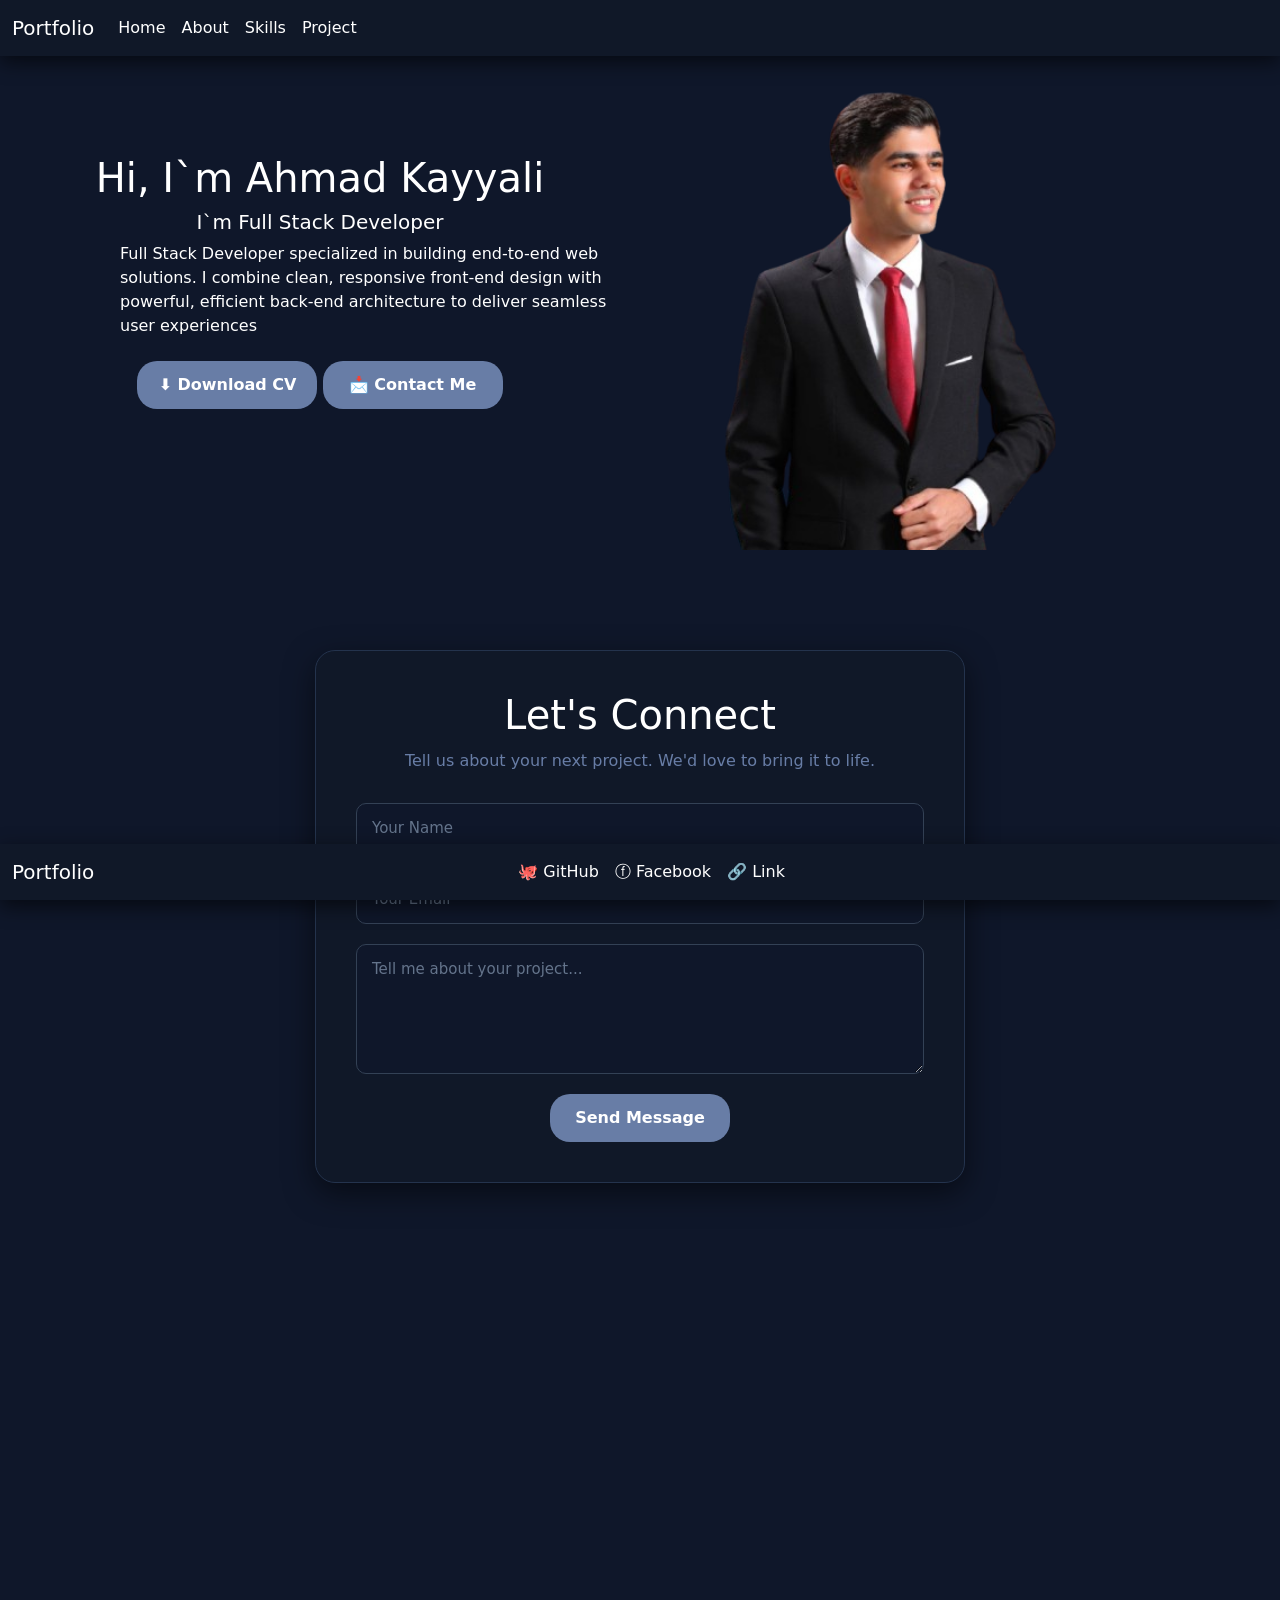
==== Portfolio/index.html @ 81c27a6c "update stracture file" ====
<!DOCTYPE html>
<html lang="en">

<head>
    <meta charset="UTF-8">
    <meta name="viewport" content="width=device-width, initial-scale=1.0">
    <title>Document</title>
    <link href="https://cdn.jsdelivr.net/npm/bootstrap@5.0.2/dist/css/bootstrap.min.css" rel="stylesheet"
        integrity="sha384-EVSTQN3/azprG1Anm3QDgpJLIm9Nao0Yz1ztcQTwFspd3yD65VohhpuuCOmLASjC" crossorigin="anonymous">
    <link rel="stylesheet" href="homepage.css">
</head>

<body>
    <nav class="navbar navbar-expand-lg navbar-light "
        style="background-color: #101828;  box-shadow: 0 6px 20px rgba(0, 0, 0, 0.6); position: fixed;width: 100%; top: 0;">
        <div class="container-fluid">
            <a class="navbar-brand " href="#" style="color: white;">Portfolio</a>
            <button class="navbar-toggler" type="button" data-bs-toggle="collapse" data-bs-target="#navbarNavAltMarkup"
                aria-controls="navbarNavAltMarkup" aria-expanded="false" aria-label="Toggle navigation">
                <span class="navbar-toggler-icon"></span>
            </button>
            <div class="collapse navbar-collapse" id="navbarNavAltMarkup" style="position: relative;">
                <div class="navbar-nav">
                    <a class="nav-link active " aria-current="page" href="#" style="color: white;">Home</a>
                    <a class="nav-link" href="about.html" style="color: white;">About</a>
                    <a class="nav-link " href="skills.html" style="color: white;">Skills</a>
                    <a class="nav-link " href="project.html" style="color: white;">Project</a>
                </div>
                <!-- <button style="position: absolute; right:0;" class="dark-btn">🌙</button> -->
            </div>
        </div>
    </nav>

    <div class="section">
        <div class="about-me">
            <h1 style="color: white;">Hi, I`m Ahmad Kayyali</h1>
            <h5 style="color: white;">I`m Full Stack Developer</h5>
            <p style="margin-left:120px ; color: white;">Full Stack Developer specialized in building end-to-end web
                solutions. I combine clean, responsive front-end design with powerful, efficient back-end architecture
                to deliver seamless user experiences</p>
            <div class="btn">
                <a href="Ahmad_Kayyali_-_Software_engineering.docx"><button class="b-one" style="color: white">⬇️ Download CV</button></a> 
                <a href="https://www.linkedin.com/in/ahmed-kayyali-2436a035b/" target="_blank"><button class="b-two" style="color: white ;">📩 Contact Me </button></a>
            </div>
        </div>
        <div class="image">
            <img src="img/img-one-removebg-preview.png" alt="sdasd">
        </div>

    </div>

    <form action="">
        <h1>Let's Connect</h1>
        <p>
            Tell us about your next project.
            We'd love to bring it to life.
        </p>

        <input type="text" placeholder="Your Name">

        <input type="email" placeholder="Your Email">

        <textarea placeholder="Tell me about your project..."></textarea>

        <button type="submit">
            Send Message
        </button>

    </form>
    


    <div class="navbar navbar-expand-lg navbar-light " style="background-color: #101828    ;  box-shadow: 0 6px 20px rgba(0, 0, 0, 0.6);  position: fixed;
        width: 100%;
        z-index: 1000;
        bottom: 0;">
        <div class="container-fluid">
            <a class="navbar-brand " href="#" style="color: white;">Portfolio</a>
            <button class="navbar-toggler" type="button" data-bs-toggle="collapse" data-bs-target="#navbarNavAltMarkup"
                aria-controls="navbarNavAltMarkup" aria-expanded="false" aria-label="Toggle navigation">
                <span class="navbar-toggler-icon"></span>
            </button>
            <div class="collapse navbar-collapse" id="navbarNavAltMarkup">
                <div class="navbar-nav" style="margin-left: 400px;">
                    <a class="nav-link " href="https://github.com/dashboard" target="_blank" style="color: white;">🐙
                        GitHub</a>
                    <a class="nav-link " href="https://www.facebook.com/" target="_blank" style="color: white;">ⓕ
                        Facebook</a>
                    <a class="nav-link " href="https://www.linkedin.com/in/ahmed-kayyali-2436a035b/ " target="_blank"
                        style="color: white;">🔗 Link</a>
                </div>
</body>

</html>
---- Portfolio/homepage.css ----
body {
        background: #0F172A;
        height: 210vh;
    }

    a {
        transition: 1s;
    }

    a:hover {
        transform: scale(1.05);
    }

    

    .section {
        display: grid;
        grid-template-columns: repeat(2, 1fr);
    }

    .section .about-me {
        display: flex;
        flex-direction: column;
        justify-content: center;
        margin-top: 20px;
        /* margin-right: 200px; */
        align-items: center;
        color: #FAFDFF;
    }

    .section .about-me .btn .b-one {
        width: 180px;
        align-self: center;
        padding: 12px 20px;
        background-color: #687da6;
        color: white;
        border: none;
        border-radius: 20px;
        font-size: 16px;
        font-weight: bold;
        cursor: pointer;
        transition: 0.3s;
    }

    .section .about-me .btn .b-two {
        width: 180px;
        align-self: center;
        padding: 12px 20px;
        background-color: #687da6;
        color: white;
        border: none;
        border-radius: 20px;
        font-size: 16px;
        font-weight: bold;
        cursor: pointer;
        transition: 0.3s;
    }

    .b-one:hover {
        background-color: #4b6e9f;
        transform: scale(1.05);
    }

    .b-two:hover {
        transform: scale(1.05);
    }

    .section .image {
        width: 75%;
        height: 550px;
        overflow: hidden;
    }

    .section .image img {
        width: 100%;
        height: 100%;
        object-fit: cover;
        object-position: center top;
    }


    /*  TABLET  */
    @media (max-width: 992px) {
        .section {
            grid-template-columns: 1fr 1fr;
            padding: 40px 5%;
            gap: 20px;
        }

        .section .about-me h1 {
            font-size: 32px;
        }

        .section .about-me h5 {
            font-size: 18px;
        }

        .section .image {
            height: 450px;
        }
    }

    /* MOBILE  */
    @media (max-width: 768px) {
        body {
            padding-top: 70px;
            padding-bottom: 70px;
        }

        .section {
            grid-template-columns: 1fr;
            min-height: auto;
            padding: 40px 20px;
            gap: 30px;
        }

        
        .section .about-me {
            order: 1;
        }

        
        .section .image {
            order: 2;
            width: 80%;
            height: 350px;
        }

        .section .about-me h1 {
            font-size: 28px;
        }

        .section .about-me h5 {
            font-size: 17px;
        }

        .section .about-me p {
            margin: 15px 0;
            font-size: 15px;
        }

        .section .about-me .btn {
            gap: 10px;
        }
    }

    form {
        width: 90%;
        max-width: 650px;
        margin: 100px auto 150px;
        padding: 40px;
        display: flex;
        flex-direction: column;
        align-items: stretch;
        background-color: #101828;
        border: 1px solid #24334d;
        border-radius: 20px;
        box-shadow: 0 10px 30px rgba(0, 0, 0, 0.5);
    }

  
    form h1 {
        color: white;
        text-align: center;
        font-size: 40px;
        margin-bottom: 10px;
    }

    
    form p {
        color: #687da6;
        text-align: center;
        font-size: 16px;
        margin-bottom: 30px;
    }

   
    form input,
    form textarea {
        width: 100%;
        padding: 13px 15px;
        margin-bottom: 20px;
        background-color: #0F172A;
        color: white;
        border: 1px solid #334155;
        border-radius: 10px;
        outline: none;
        font-size: 15px;
        transition: 0.3s;
    }

    
    form textarea {
        height: 130px;
        resize: vertical;
    }

   
    form input::placeholder,
    form textarea::placeholder {
        color: #64748B;
    }

    
    form input:focus,
    form textarea:focus {
        border-color: #687da6;
        box-shadow: 0 0 8px rgba(104, 125, 166, 0.3);
    }

  
    form button {
        width: 180px;
        align-self: center;
        padding: 12px 20px;
        background-color: #687da6;
        color: white;
        border: none;
        border-radius: 20px;
        font-size: 16px;
        font-weight: bold;
        cursor: pointer;
        transition: 0.3s;
    }

    form button:hover {
        background-color: #4b6e9f;
        transform: scale(1.05);
    }

    form button:active {
        transform: scale(0.95);
    }
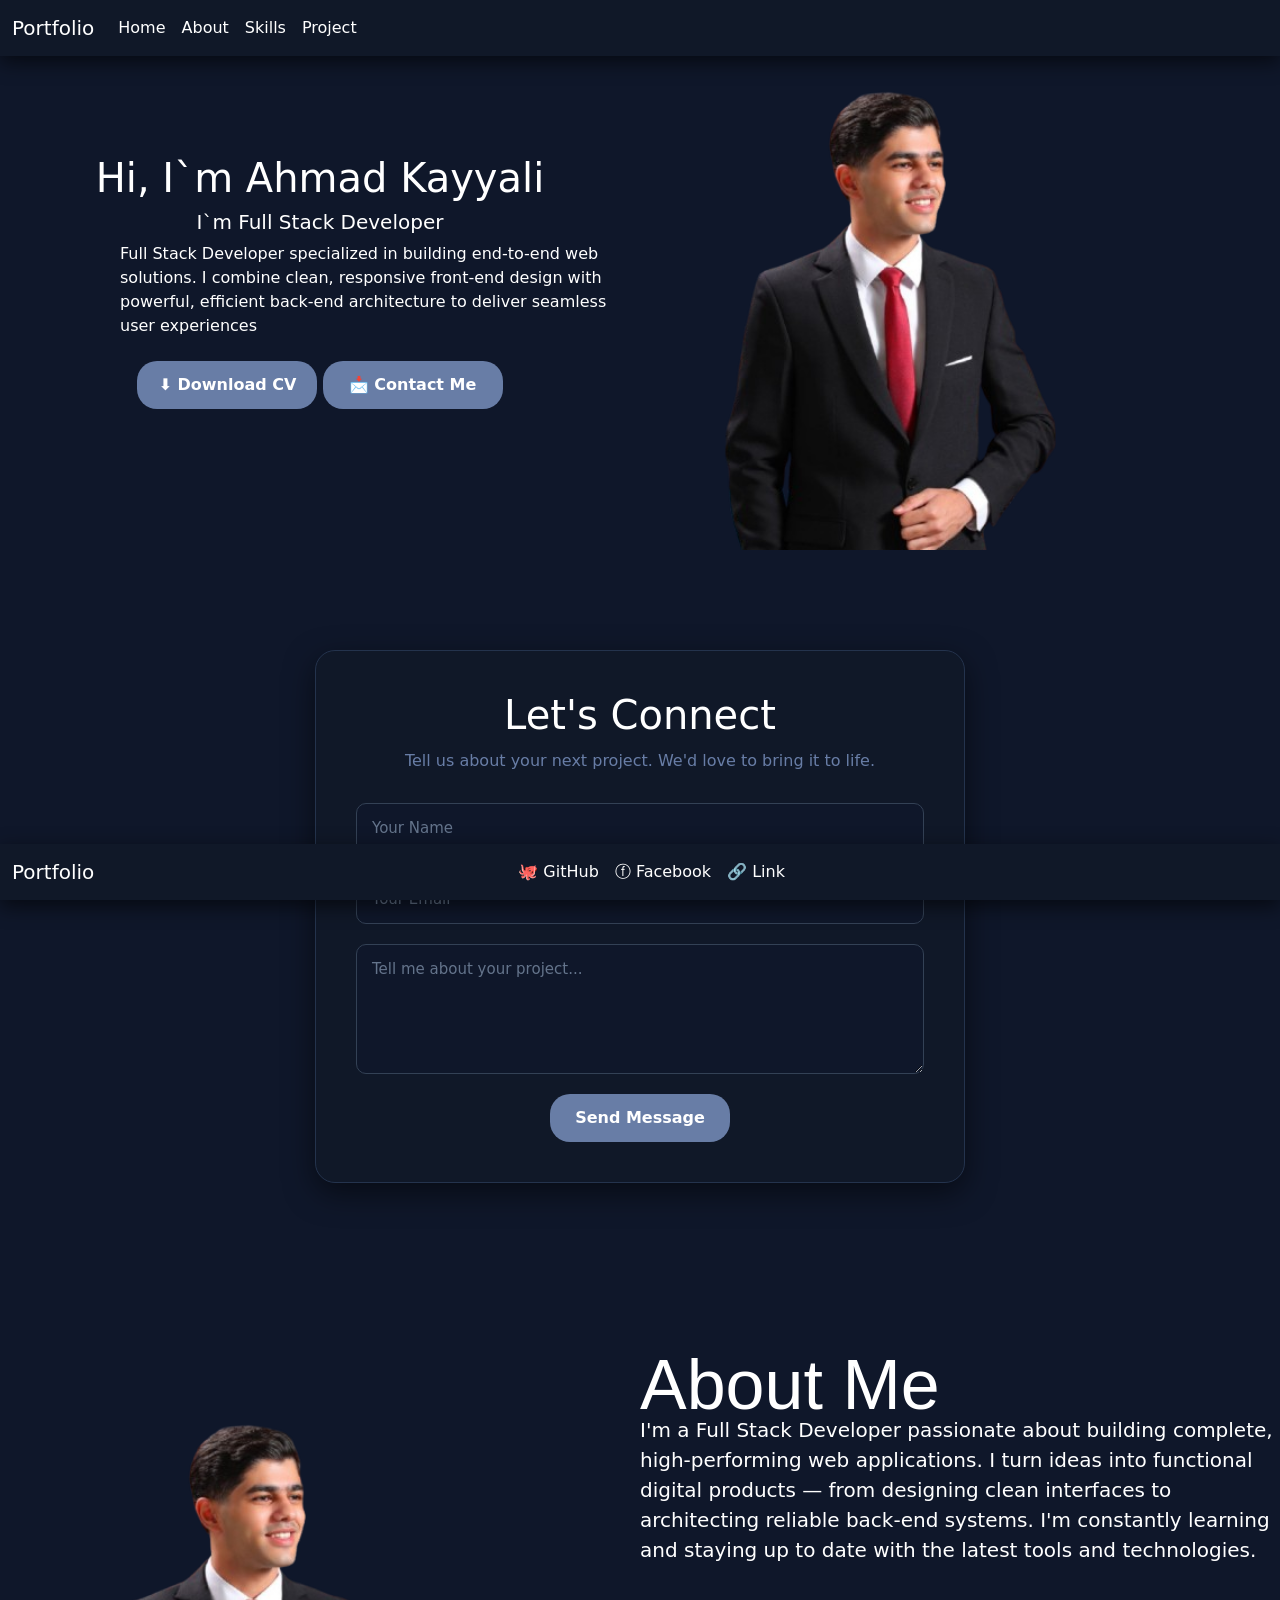
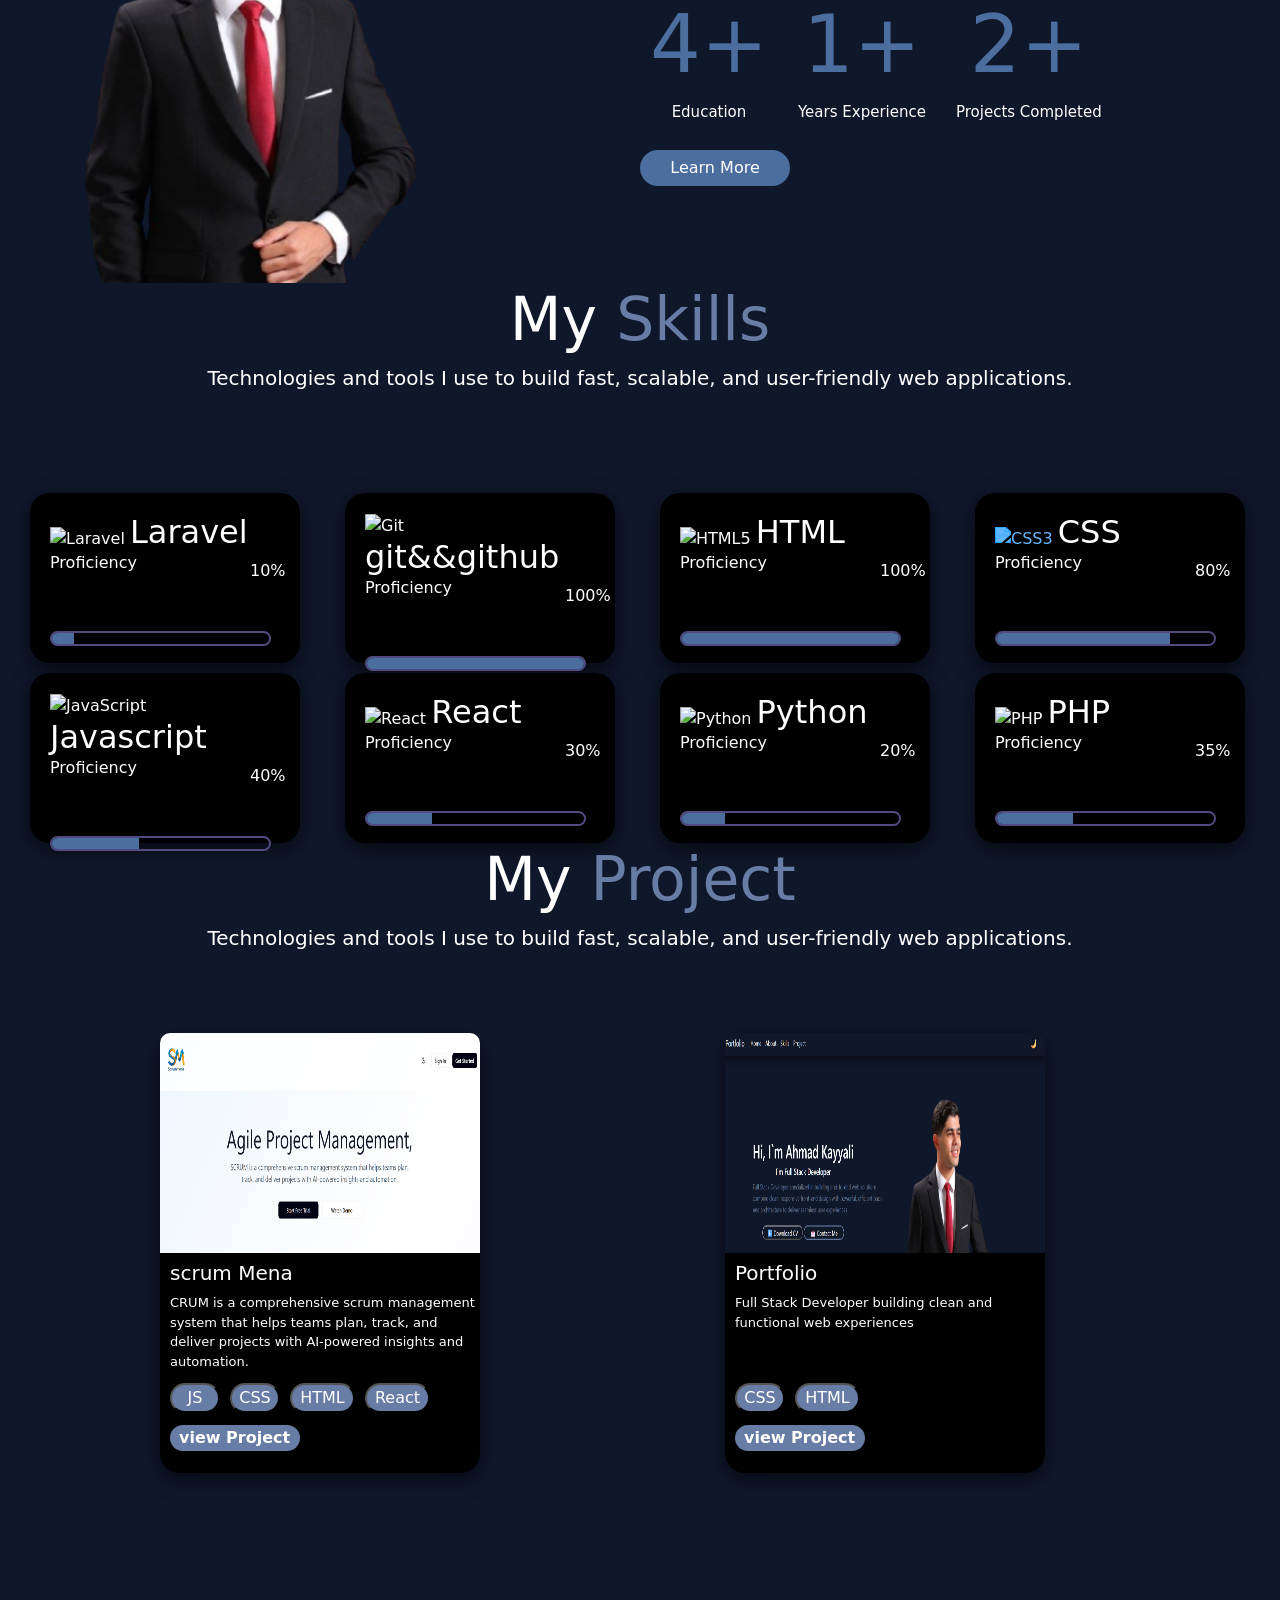
==== commit ced2be60: "add all pages in index file" ====
--- a/Portfolio/index.html
+++ b/Portfolio/index.html
@@ -7,7 +7,7 @@
     <title>Document</title>
     <link href="https://cdn.jsdelivr.net/npm/bootstrap@5.0.2/dist/css/bootstrap.min.css" rel="stylesheet"
         integrity="sha384-EVSTQN3/azprG1Anm3QDgpJLIm9Nao0Yz1ztcQTwFspd3yD65VohhpuuCOmLASjC" crossorigin="anonymous">
-    <link rel="stylesheet" href="homepage.css">
+    <link rel="stylesheet" href="index.css">
 </head>
 
 <body>
@@ -39,8 +39,10 @@
                 solutions. I combine clean, responsive front-end design with powerful, efficient back-end architecture
                 to deliver seamless user experiences</p>
             <div class="btn">
-                <a href="Ahmad_Kayyali_-_Software_engineering.docx"><button class="b-one" style="color: white">⬇️ Download CV</button></a> 
-                <a href="https://www.linkedin.com/in/ahmed-kayyali-2436a035b/" target="_blank"><button class="b-two" style="color: white ;">📩 Contact Me </button></a>
+                <a href="Ahmad_Kayyali_-_Software_engineering.docx"><button class="b-one" style="color: white">⬇️
+                        Download CV</button></a>
+                <a href="https://www.linkedin.com/in/ahmed-kayyali-2436a035b/" target="_blank"><button class="b-two"
+                        style="color: white ;">📩 Contact Me </button></a>
             </div>
         </div>
         <div class="image">
@@ -49,6 +51,7 @@
 
     </div>
 
+    <!-- connect me  -->
     <form action="">
         <h1>Let's Connect</h1>
         <p>
@@ -67,8 +70,141 @@
         </button>
 
     </form>
-    
-
+
+    <!-- about -->
+
+    <div class="section">
+        <div class="image">
+            <img src="img/img-one-removebg-preview.png" alt="asd">
+        </div>
+        <div class="about">
+            <h1 style="color: white;">About Me</h1>
+            <p>I'm a Full Stack Developer passionate about building complete, high-performing web applications. I turn
+                ideas into functional digital products — from designing clean interfaces to architecting reliable
+                back-end systems. I'm constantly learning and staying up to date with the latest tools and technologies.
+            </p>
+            <div class="my-experience">
+                <div class="edu">
+                    <p>4+</p>
+                    <p>Education</p>
+                </div>
+                <div class="exp">
+                    <p>1+</p>
+                    <p>Years Experience</p>
+                </div>
+                <div class="pro">
+                    <p>2+</p>
+                    <p>Projects Completed</p>
+                </div>
+            </div>
+            <a href="https://www.linkedin.com/in/ahmed-kayyali-2436a035b/" target="_blank"><button class="le-more">Learn
+                    More</button></a>
+
+        </div>
+
+    </div>
+
+    <!-- skills -->
+
+
+    <h1 style="color: white; text-align: center; font-size: 60px;">My <span style="color:#687da6;">Skills</span></h1>
+    <p style="text-align: center;color: white; font-size: 20px;">Technologies and tools I use to build fast, scalable,
+        and user-friendly web applications.</p>
+    <div class="skills-container">
+        <div>
+            <img src="https://cdn.simpleicons.org/laravel/FF2D20" alt="Laravel" width="24" height="24">
+            <h2 style="display: inline;">Laravel</h2>
+            <p>Proficiency</p>
+            <p style="position: relative; top:-32px; left:200px;">10%</p>
+            <div class="loader"></div>
+        </div>
+        <div>
+            <img src="https://cdn.simpleicons.org/git/F05032" alt="Git" width="24" height="24">
+            <h2 style="display: inline;">git&&github</h2>
+            <p>Proficiency</p>
+            <p style="position: relative; top:-32px; left:200px;">100%</p>
+            <div class="loader"></div>
+        </div>
+        <div>
+            <img src="https://cdn.simpleicons.org/html5/E34F26" alt="HTML5" width="24" height="24">
+            <h2 style="display: inline;">HTML</h2>
+            <p>Proficiency</p>
+            <p style="position: relative; top:-32px; left:200px;">100%</p>
+            <div class="loader"></div>
+        </div>
+        <div>
+            <img src="https://cdn.jsdelivr.net/npm/simple-icons@v13/icons/css3.svg" alt="CSS3" width="24" height="24"
+                style="filter: invert(30%) sepia(80%) saturate(2000%) hue-rotate(180deg);">
+            <h2 style="display: inline;">CSS</h2>
+            <p>Proficiency</p>
+            <p style="position: relative; top:-32px; left:200px;">80%</p>
+            <div class="loader"></div>
+        </div>
+        <div>
+            <img src="https://cdn.simpleicons.org/javascript/F7DF1E" alt="JavaScript" width="24" height="24">
+            <h2 style="display: inline;">Javascript</h2>
+            <p>Proficiency</p>
+            <p style="position: relative; top:-32px; left:200px;">40%</p>
+            <div class="loader"></div>
+        </div>
+        <div>
+            <img src="https://cdn.simpleicons.org/react/61DAFB" alt="React" width="24" height="24">
+            <h2 style="display: inline;">React</h2>
+            <p>Proficiency</p>
+            <p style="position: relative; top:-32px; left:200px;">30%</p>
+            <div class="loader"></div>
+        </div>
+        <div>
+            <img src="https://cdn.simpleicons.org/python/3776AB" alt="Python" width="24" height="24">
+            <h2 style="display: inline;">Python</h2>
+            <p>Proficiency</p>
+            <p style="position: relative; top:-32px; left:200px;">20%</p>
+            <div class="loader"></div>
+        </div>
+        <div>
+            <img src="https://cdn.simpleicons.org/php/777BB4" alt="PHP" width="24" height="24">
+            <h2 style="display: inline;">PHP</h2>
+            <p>Proficiency</p>
+            <p style="position: relative; top:-32px; left:200px;">35%</p>
+            <div class="loader"></div>
+        </div>
+    </div>
+
+    <!-- project  -->
+
+     <h1 style="color: white; text-align: center; font-size: 60px;">My <span style="color:#687da6;">Project</span></h1>
+    <p style="text-align: center;color: white; font-size: 20px;">Technologies and tools I use to build fast, scalable,
+        and user-friendly web applications.</p>
+    <div class="card-project">
+        
+        <div class="pro-one">
+          <img src="img/scrumMena.png" alt="scrum">
+          <p class="name-pro">scrum Mena</p>
+          <p class="des-pro">CRUM is a comprehensive scrum management system that helps teams plan, track, and deliver projects with AI-powered insights and automation.</p>
+          <button class="tec-one">JS</button>
+          <button class="tec-two">CSS</button>
+          <button class="tec-three">HTML</button>
+          <button class="tec-four">React</button>
+          <a href="https://github.com/ittsmoa/Scrum-Project-Management--System.git"><button class="view-pro">view Project</button></a>
+        </div>
+       <div class="pro-two">
+          <img src="img/portfolio.png" alt="scrum">
+          <p class="name-pro">Portfolio</p>
+          <p class="des-pro">Full Stack Developer building clean and functional web experiences</p>
+          <button class="tec-two">CSS</button>
+          <button class="tec-three">HTML</button>
+          <a href="https://github.com/Kayyali10/Personal-Portfolio-Website.git"><button class="view-pro">view Project</button></a>
+        </div>
+        <!-- <div class="pro-one">
+          <img src="img/scrumMena.png" alt="scrum">
+          <p class="name-pro">scrum Mena</p>
+          <p class="des-pro">CRUM is a comprehensive scrum management system that helps teams plan, track, and deliver projects with AI-powered insights and automation.</p>
+          <button class="tec-one">JS</button>
+          <button class="tec-two">CSS</button>
+          <button class="tec-three">HTML</button>
+          <button class="tec-four">React</button>
+        </div> -->
+    </div>
 
     <div class="navbar navbar-expand-lg navbar-light " style="background-color: #101828    ;  box-shadow: 0 6px 20px rgba(0, 0, 0, 0.6);  position: fixed;
         width: 100%;
--- a/Portfolio/index.css
+++ b/Portfolio/index.css
@@ -0,0 +1,857 @@
+    body {
+        background: #0F172A;
+        height: 480vh;
+    }
+
+    a {
+        transition: 1s;
+    }
+
+    a:hover {
+        transform: scale(1.05);
+    }
+
+
+
+    .section {
+        display: grid;
+        grid-template-columns: repeat(2, 1fr);
+    }
+
+    .section .about-me {
+        display: flex;
+        flex-direction: column;
+        justify-content: center;
+        margin-top: 20px;
+        /* margin-right: 200px; */
+        align-items: center;
+        color: #FAFDFF;
+    }
+
+    .section .about-me .btn .b-one {
+        width: 180px;
+        align-self: center;
+        padding: 12px 20px;
+        background-color: #687da6;
+        color: white;
+        border: none;
+        border-radius: 20px;
+        font-size: 16px;
+        font-weight: bold;
+        cursor: pointer;
+        transition: 0.3s;
+    }
+
+    .section .about-me .btn .b-two {
+        width: 180px;
+        align-self: center;
+        padding: 12px 20px;
+        background-color: #687da6;
+        color: white;
+        border: none;
+        border-radius: 20px;
+        font-size: 16px;
+        font-weight: bold;
+        cursor: pointer;
+        transition: 0.3s;
+    }
+
+    .b-one:hover {
+        background-color: #4b6e9f;
+        transform: scale(1.05);
+    }
+
+    .b-two:hover {
+        transform: scale(1.05);
+    }
+
+    .section .image {
+        width: 75%;
+        height: 550px;
+        overflow: hidden;
+    }
+
+    .section .image img {
+        width: 100%;
+        height: 100%;
+        object-fit: cover;
+        object-position: center top;
+    }
+
+
+    /*  TABLET  */
+    @media (max-width: 992px) {
+        .section {
+            grid-template-columns: 1fr 1fr;
+            padding: 40px 5%;
+            gap: 20px;
+        }
+
+        .section .about-me h1 {
+            font-size: 32px;
+        }
+
+        .section .about-me h5 {
+            font-size: 18px;
+        }
+
+        .section .image {
+            height: 450px;
+        }
+    }
+
+    /* MOBILE  */
+    @media (max-width: 768px) {
+        body {
+            padding-top: 70px;
+            padding-bottom: 70px;
+        }
+
+        .section {
+            grid-template-columns: 1fr;
+            min-height: auto;
+            padding: 40px 20px;
+            gap: 30px;
+        }
+
+
+        .section .about-me {
+            order: 1;
+        }
+
+
+        .section .image {
+            order: 2;
+            width: 80%;
+            height: 350px;
+        }
+
+        .section .about-me h1 {
+            font-size: 28px;
+        }
+
+        .section .about-me h5 {
+            font-size: 17px;
+        }
+
+        .section .about-me p {
+            margin: 15px 0;
+            font-size: 15px;
+        }
+
+        .section .about-me .btn {
+            gap: 10px;
+        }
+    }
+
+    form {
+        width: 90%;
+        max-width: 650px;
+        margin: 100px auto 150px;
+        padding: 40px;
+        display: flex;
+        flex-direction: column;
+        align-items: stretch;
+        background-color: #101828;
+        border: 1px solid #24334d;
+        border-radius: 20px;
+        box-shadow: 0 10px 30px rgba(0, 0, 0, 0.5);
+    }
+
+
+    form h1 {
+        color: white;
+        text-align: center;
+        font-size: 40px;
+        margin-bottom: 10px;
+    }
+
+
+    form p {
+        color: #687da6;
+        text-align: center;
+        font-size: 16px;
+        margin-bottom: 30px;
+    }
+
+
+    form input,
+    form textarea {
+        width: 100%;
+        padding: 13px 15px;
+        margin-bottom: 20px;
+        background-color: #0F172A;
+        color: white;
+        border: 1px solid #334155;
+        border-radius: 10px;
+        outline: none;
+        font-size: 15px;
+        transition: 0.3s;
+    }
+
+
+    form textarea {
+        height: 130px;
+        resize: vertical;
+    }
+
+
+    form input::placeholder,
+    form textarea::placeholder {
+        color: #64748B;
+    }
+
+
+    form input:focus,
+    form textarea:focus {
+        border-color: #687da6;
+        box-shadow: 0 0 8px rgba(104, 125, 166, 0.3);
+    }
+
+
+    form button {
+        width: 180px;
+        align-self: center;
+        padding: 12px 20px;
+        background-color: #687da6;
+        color: white;
+        border: none;
+        border-radius: 20px;
+        font-size: 16px;
+        font-weight: bold;
+        cursor: pointer;
+        transition: 0.3s;
+    }
+
+    form button:hover {
+        background-color: #4b6e9f;
+        transform: scale(1.05);
+    }
+
+    form button:active {
+        transform: scale(0.95);
+    }
+
+
+    /* about  */
+
+    .section {
+        display: grid;
+        grid-template-columns: repeat(2, 1fr);
+    }
+
+    .section .image {
+        width: 75%;
+        height: 550px;
+        overflow: hidden;
+    }
+
+    .section .image img {
+        width: 100%;
+        height: 100%;
+        object-fit: cover;
+        object-position: center top;
+    }
+
+    .section .about {
+        margin-top: 10px;
+    }
+
+    .section .about h1 {
+        font-family: 'Franklin Gothic Medium', 'Arial Narrow', Arial, sans-serif;
+        color: white;
+        font-size: 70px;
+    }
+
+    .section .about p {
+        color: white;
+        font-size: 20px;
+        margin-top: -20px;
+    }
+
+    .section .about .my-experience {
+        margin-top: 30px;
+        display: flex;
+        gap: 10px;
+    }
+
+
+    .section .about .my-experience .edu p {
+        color: white;
+        padding: 10px;
+    }
+
+    .section .about .my-experience .edu p:nth-child(1) {
+        text-align: center;
+        font-size: 80px;
+        color: #4b6e9f;
+
+
+    }
+
+    .section .about .my-experience .edu p:nth-child(2) {
+        text-align: center;
+        font-size: 15px;
+        margin-top: -40px;
+    }
+
+
+    .section .about .my-experience .exp p {
+        color: white;
+        padding: 10px;
+    }
+
+    .section .about .my-experience .exp p:nth-child(1) {
+        text-align: center;
+        font-size: 80px;
+        color: #4b6e9f;
+
+    }
+
+    .section .about .my-experience .exp p:nth-child(2) {
+        text-align: center;
+        font-size: 15px;
+        margin-top: -40px;
+    }
+
+
+    .section .about .my-experience .pro p {
+        color: white;
+        padding: 10px;
+    }
+
+    .section .about .my-experience .pro p:nth-child(1) {
+        text-align: center;
+        font-size: 80px;
+        color: #4b6e9f;
+
+    }
+
+    .section .about .my-experience .pro p:nth-child(2) {
+        text-align: center;
+        font-size: 15px;
+        margin-top: -40px;
+    }
+
+    .le-more {
+        width: 150px;
+        color: white;
+        background-color: #4b6e9f;
+        border-radius: 40px;
+        border: 5px solid #4b6e9f;
+        transition: 0.5s;
+
+    }
+
+    .le-more:hover {
+        transform: scale(1.05);
+    }
+
+    .dark-btn {
+        background-color: #101828;
+        border: none;
+        border-radius: 20px;
+        padding: 10px 20px;
+        font-size: 22px;
+        font-weight: bold;
+        cursor: pointer;
+        transition: 0.3s;
+    }
+
+    .dark-btn:hover {
+        background-color: #101828;
+        transform: scale(1.05);
+    }
+
+    .dark-btn:active {
+        transform: scale(0.95);
+    }
+
+    /*  TABLET  */
+    @media (max-width: 992px) {
+        body {
+            padding: 30px 5%;
+        }
+
+        .section {
+            gap: 30px;
+        }
+
+        .section .image {
+            height: 450px;
+        }
+
+        .section .about h1 {
+            font-size: 50px;
+        }
+
+        .section .about>p {
+            font-size: 17px;
+        }
+
+        .section .about .my-experience {
+            gap: 10px;
+        }
+
+        .section .about .my-experience>div p:first-child {
+            font-size: 55px;
+        }
+    }
+
+    /*  MOBILE  */
+    @media (max-width: 768px) {
+        body {
+            padding: 70px 20px 30px;
+        }
+
+        .section {
+            grid-template-columns: 1fr;
+            min-height: auto;
+            gap: 30px;
+        }
+
+        /* Image */
+        .section .image {
+            order: 1;
+            width: 80%;
+            height: 350px;
+        }
+    }
+
+    /*  SKILLS  */
+
+.skills-container {
+    display: grid;
+    grid-template-columns: repeat(4, 1fr);
+    gap: 10px;
+    margin-top: 100px;
+    margin-left: 30px;
+}
+
+.skills-container > div {
+    color: white;
+    background-color: black;
+    width: 270px;
+    height: 170px;
+    border-radius: 20px;
+    box-shadow: 0 6px 20px rgba(0, 0, 0, 0.6);
+    padding: 20px;
+    transition: 0.4s;
+}
+
+.skills-container > div:hover {
+    transform: scale(1.05);
+}
+
+
+/*  LOADER  */
+
+.skills-container .loader {
+    width: 96%;
+    height: 15px;
+    margin-top: 10px;
+    border: 2px solid #514b82;
+    border-radius: 20px;
+    position: relative;
+    overflow: hidden;
+}
+
+.skills-container .loader::before {
+    content: "";
+    position: absolute;
+    left: 0;
+    top: 0;
+    width: 0;
+    height: 100%;
+    background-color: #4b6e9f;
+}
+
+
+/* Laravel - 10% */
+.skills-container > div:nth-child(1) .loader::before {
+    animation: loading1 2s forwards;
+}
+
+@keyframes loading1 {
+    from {
+        width: 0;
+    }
+
+    to {
+        width: 10%;
+    }
+}
+
+
+/* GitHub - 100% */
+.skills-container > div:nth-child(2) .loader::before {
+    animation: loading2 2s forwards;
+}
+
+@keyframes loading2 {
+    from {
+        width: 0;
+    }
+
+    to {
+        width: 100%;
+    }
+}
+
+
+/* HTML - 100% */
+.skills-container > div:nth-child(3) .loader::before {
+    animation: loading3 2s forwards;
+}
+
+@keyframes loading3 {
+    from {
+        width: 0;
+    }
+
+    to {
+        width: 100%;
+    }
+}
+
+
+/* CSS - 80% */
+.skills-container > div:nth-child(4) .loader::before {
+    animation: loading4 2s forwards;
+}
+
+@keyframes loading4 {
+    from {
+        width: 0;
+    }
+
+    to {
+        width: 80%;
+    }
+}
+
+
+/* JavaScript - 40% */
+.skills-container > div:nth-child(5) .loader::before {
+    animation: loading5 2s forwards;
+}
+
+@keyframes loading5 {
+    from {
+        width: 0;
+    }
+
+    to {
+        width: 40%;
+    }
+}
+
+
+/* React - 30% */
+.skills-container > div:nth-child(6) .loader::before {
+    animation: loading6 2s forwards;
+}
+
+@keyframes loading6 {
+    from {
+        width: 0;
+    }
+
+    to {
+        width: 30%;
+    }
+}
+
+
+/* Python - 20% */
+.skills-container > div:nth-child(7) .loader::before {
+    animation: loading7 2s forwards;
+}
+
+@keyframes loading7 {
+    from {
+        width: 0;
+    }
+
+    to {
+        width: 20%;
+    }
+}
+
+
+/* PHP - 35% */
+.skills-container > div:nth-child(8) .loader::before {
+    animation: loading8 2s forwards;
+}
+
+@keyframes loading8 {
+    from {
+        width: 0;
+    }
+
+    to {
+        width: 35%;
+    }
+}
+
+
+/* ================= TABLET ================= */
+
+@media (max-width: 992px) {
+
+    .skills-container {
+        grid-template-columns: repeat(2, 1fr);
+        gap: 20px;
+        margin-left: 30px;
+    }
+
+    .skills-container > div {
+        width: 220px;
+    }
+}
+
+
+/* ================= MOBILE ================= */
+
+@media (max-width: 768px) {
+
+    .skills-container {
+        grid-template-columns: 1fr;
+        max-width: 450px;
+        margin: 40px auto;
+        gap: 20px;
+    }
+
+    .skills-container > div {
+        width: 100%;
+        height: 140px;
+    }
+}
+
+/* project  */
+
+
+.card-project {
+    display: grid;
+    grid-template-columns: repeat(2, 1fr);
+    gap: 10px;
+    margin-top: 80px;
+    margin-left: 160px;
+}
+
+.card-project>div {
+    color: white;
+    background-color: black;
+    width: 320px;
+    height: 440px;
+    border-radius: 20px;
+    box-shadow: 0 6px 20px rgba(0, 0, 0, 0.6);
+    padding: 20px;
+    transition: 0.4s;
+}
+
+.card-project>div:hover {
+    transform: scale(1.05);
+}
+
+/* pro one */
+.card-project .pro-one {
+    position: relative;
+}
+
+.card-project .pro-one img {
+    position: absolute;
+    top: 0;
+    left: 0;
+    border-radius: 10px 10px 0 0;
+    width: 100%;
+    height: 50%;
+}
+
+.card-project .pro-one .name-pro {
+    position: absolute;
+    top: 225px;
+    left: 10px;
+    font-size: 20px;
+}
+
+.card-project .pro-one .des-pro {
+    position: absolute;
+    top: 260px;
+    left: 10px;
+    font-size: 13px;
+}
+
+.card-project .pro-one .tec-one {
+    position: absolute;
+    top: 350px;
+    left: 10px;
+    background-color: #687da6;
+    color: white;
+    border-radius: 15px;
+    width: 50px;
+    
+}
+
+.card-project .pro-one .tec-two {
+    position: absolute;
+    top: 350px;
+    left: 70px;
+    background-color: #687da6;
+    color: white;
+    border-radius: 15px;
+    width: 50px;
+}
+
+.card-project .pro-one .tec-three {
+    position: absolute;
+    top: 350px;
+    left: 130px;
+    background-color: #687da6;
+    color: white;
+    border-radius: 15px;
+    width: 65px;
+}
+
+.card-project .pro-one .tec-four {
+    position: absolute;
+    top: 350px;
+    left: 205px;
+    background-color: #687da6;
+    color: white;
+    border-radius: 15px;
+    width: 65px;
+}
+
+/* pro two */
+
+.card-project .pro-two {
+    position: relative;
+}
+
+.card-project .pro-two img {
+    position: absolute;
+    top: 0;
+    left: 0;
+    border-radius: 10px 10px 0 0;
+    width: 100%;
+    height: 50%;
+}
+
+.card-project .pro-two .name-pro {
+    position: absolute;
+    top: 225px;
+    left: 10px;
+    font-size: 20px;
+}
+
+.card-project .pro-two .des-pro {
+    position: absolute;
+    top: 260px;
+    left: 10px;
+    font-size: 13px;
+}
+
+.card-project .pro-two .tec-two {
+    position: absolute;
+    top: 350px;
+    left: 10px;
+    background-color: #687da6;
+    color: white;
+    border-radius: 15px;
+    width: 50px;
+}
+
+.card-project .pro-two .tec-three {
+    position: absolute;
+    top: 350px;
+    left: 70px;
+    background-color: #687da6;
+    color: white;
+    border-radius: 15px;
+    width: 65px;
+}
+
+.dark-btn {
+    background-color: #101828;
+    border: none;
+    border-radius: 20px;
+    padding: 10px 20px;
+    font-size: 22px;
+    font-weight: bold;
+    cursor: pointer;
+    transition: 0.3s;
+}
+
+.dark-btn:hover {
+    background-color: #101828;
+    transform: scale(1.05);
+}
+
+.dark-btn:active {
+    transform: scale(0.95);
+}
+
+
+/* TABLET */
+@media (max-width: 992px) {
+    body {
+        padding: 30px 4%;
+    }
+
+    body>h1 {
+        font-size: 50px;
+    }
+
+    body>p {
+        font-size: 18px;
+    }
+
+    .card-project {
+        grid-template-columns: repeat(2, minmax(280px, 320px));
+        gap: 25px;
+        margin-top: 50px;
+    }
+}
+
+/*  MOBILE  */
+@media (max-width: 768px) {
+    body {
+        padding: 70px 20px 30px;
+    }
+
+    body>h1 {
+        font-size: 42px;
+    }
+
+    body>p {
+        font-size: 16px;
+        line-height: 1.6;
+    }
+
+    .card-project {
+        grid-template-columns: minmax(280px, 400px);
+        gap: 25px;
+        margin-top: 40px;
+    }
+
+    .card-project>div {
+        width: 100%;
+    }
+}
+
+.view-pro {
+        width: 130px;
+        align-self: center;
+        position: absolute;
+        bottom: 5%;
+        left: 3%;
+        background-color: #687da6;
+        color: white;
+        border: none;
+        border-radius: 20px;
+        font-size: 16px;
+        font-weight: bold;
+        cursor: pointer;
+        transition: 0.3s;
+}
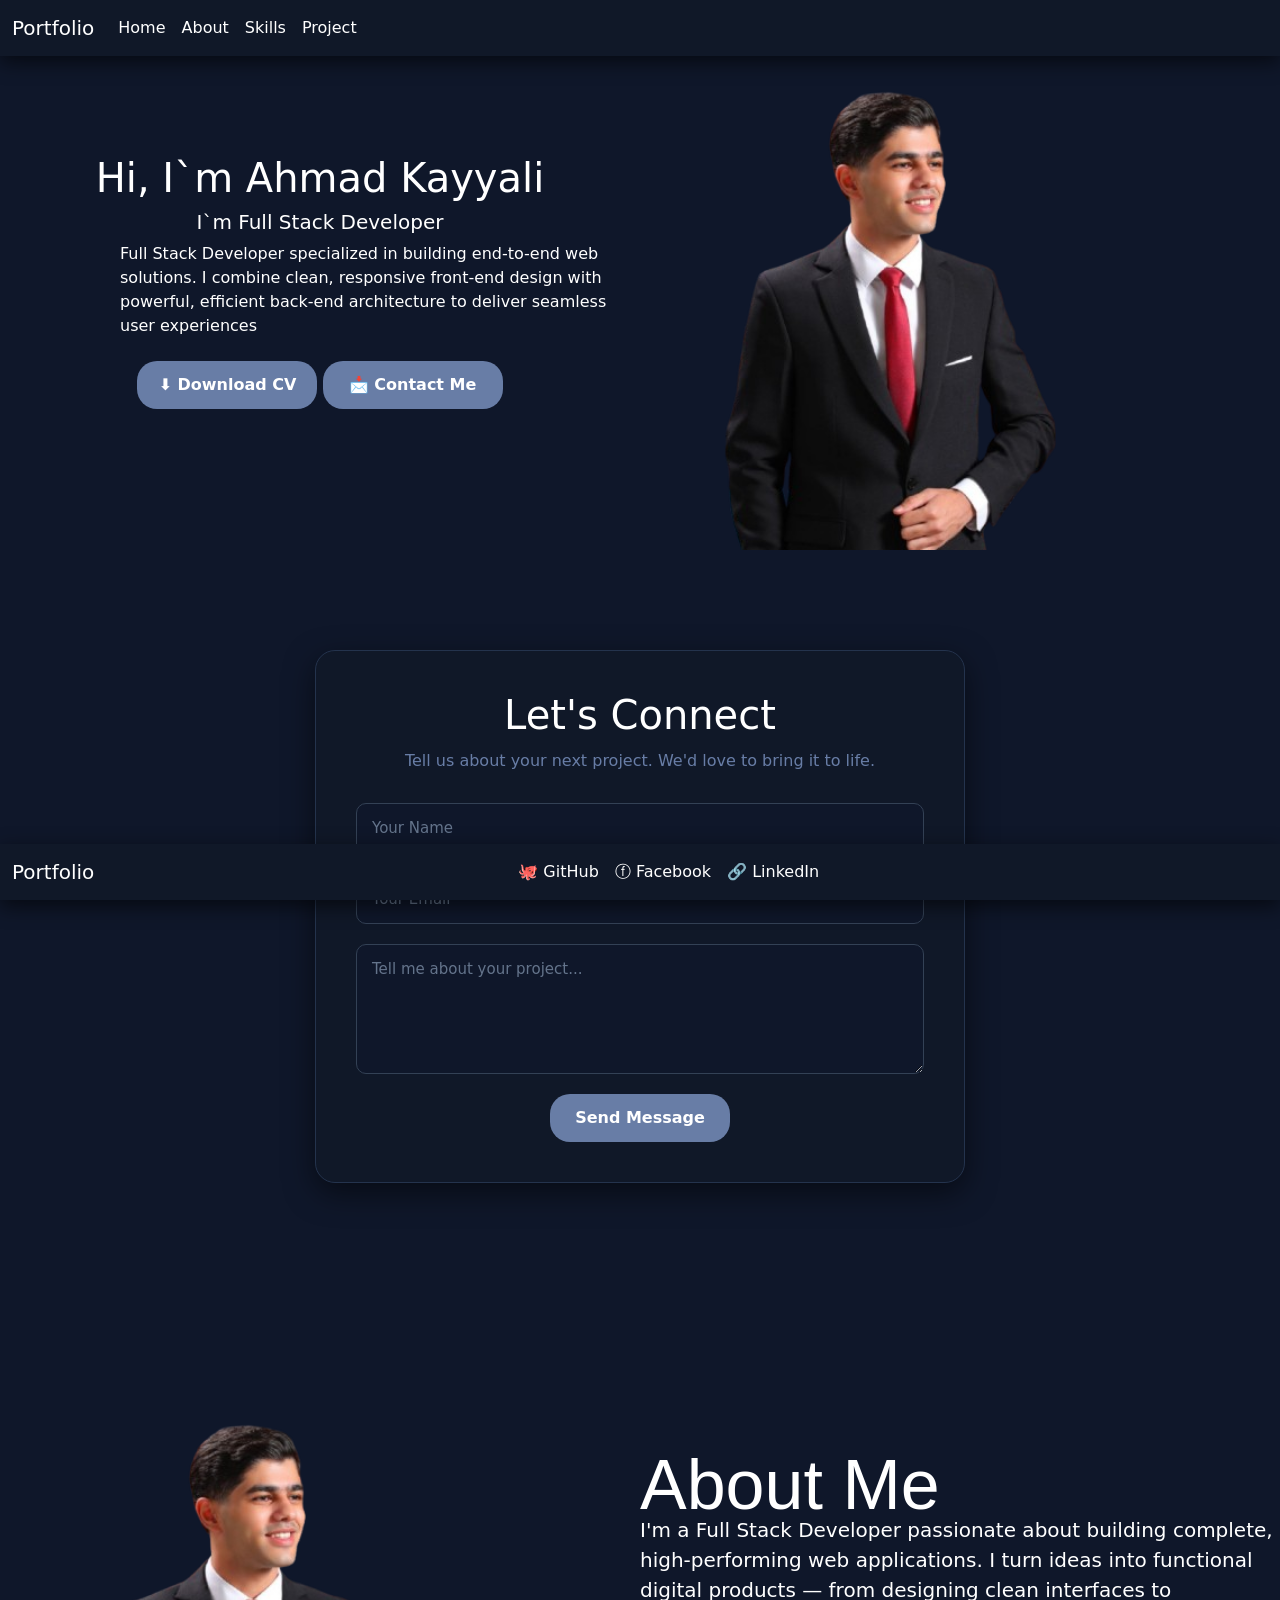
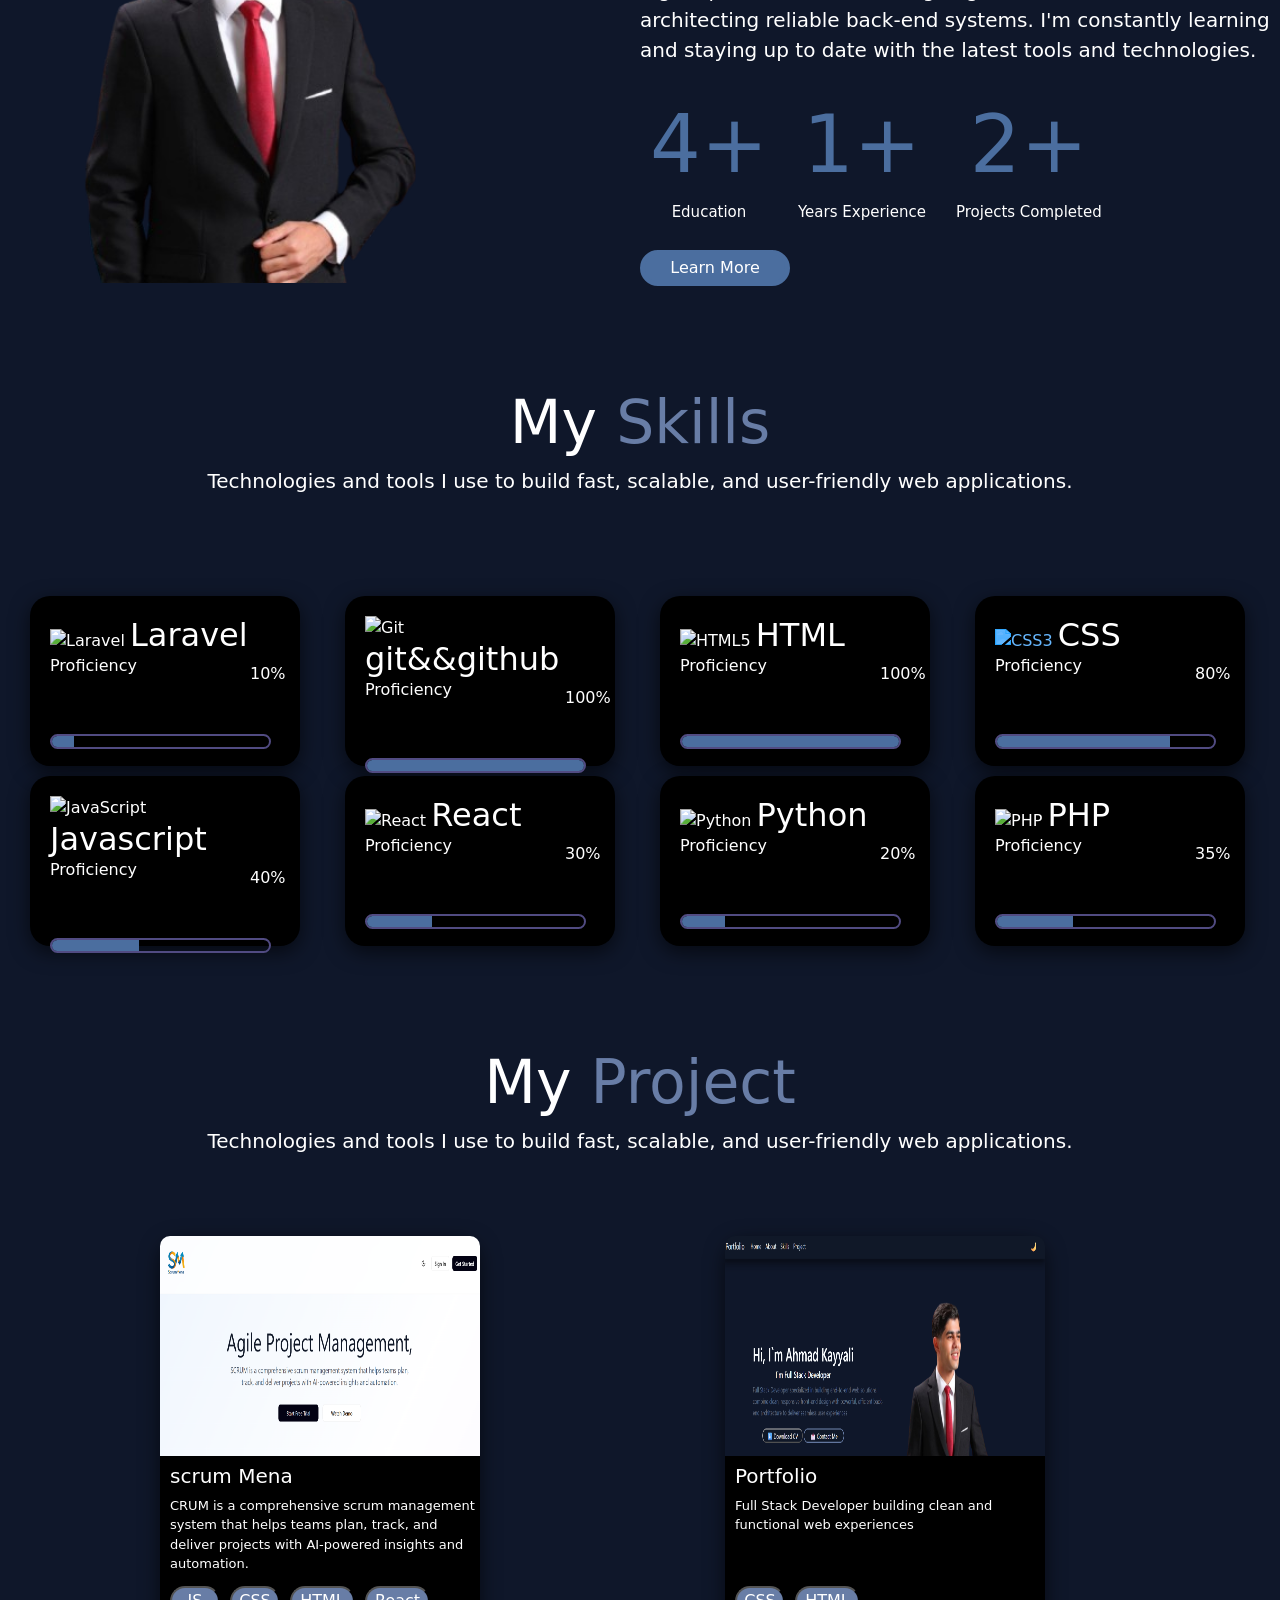
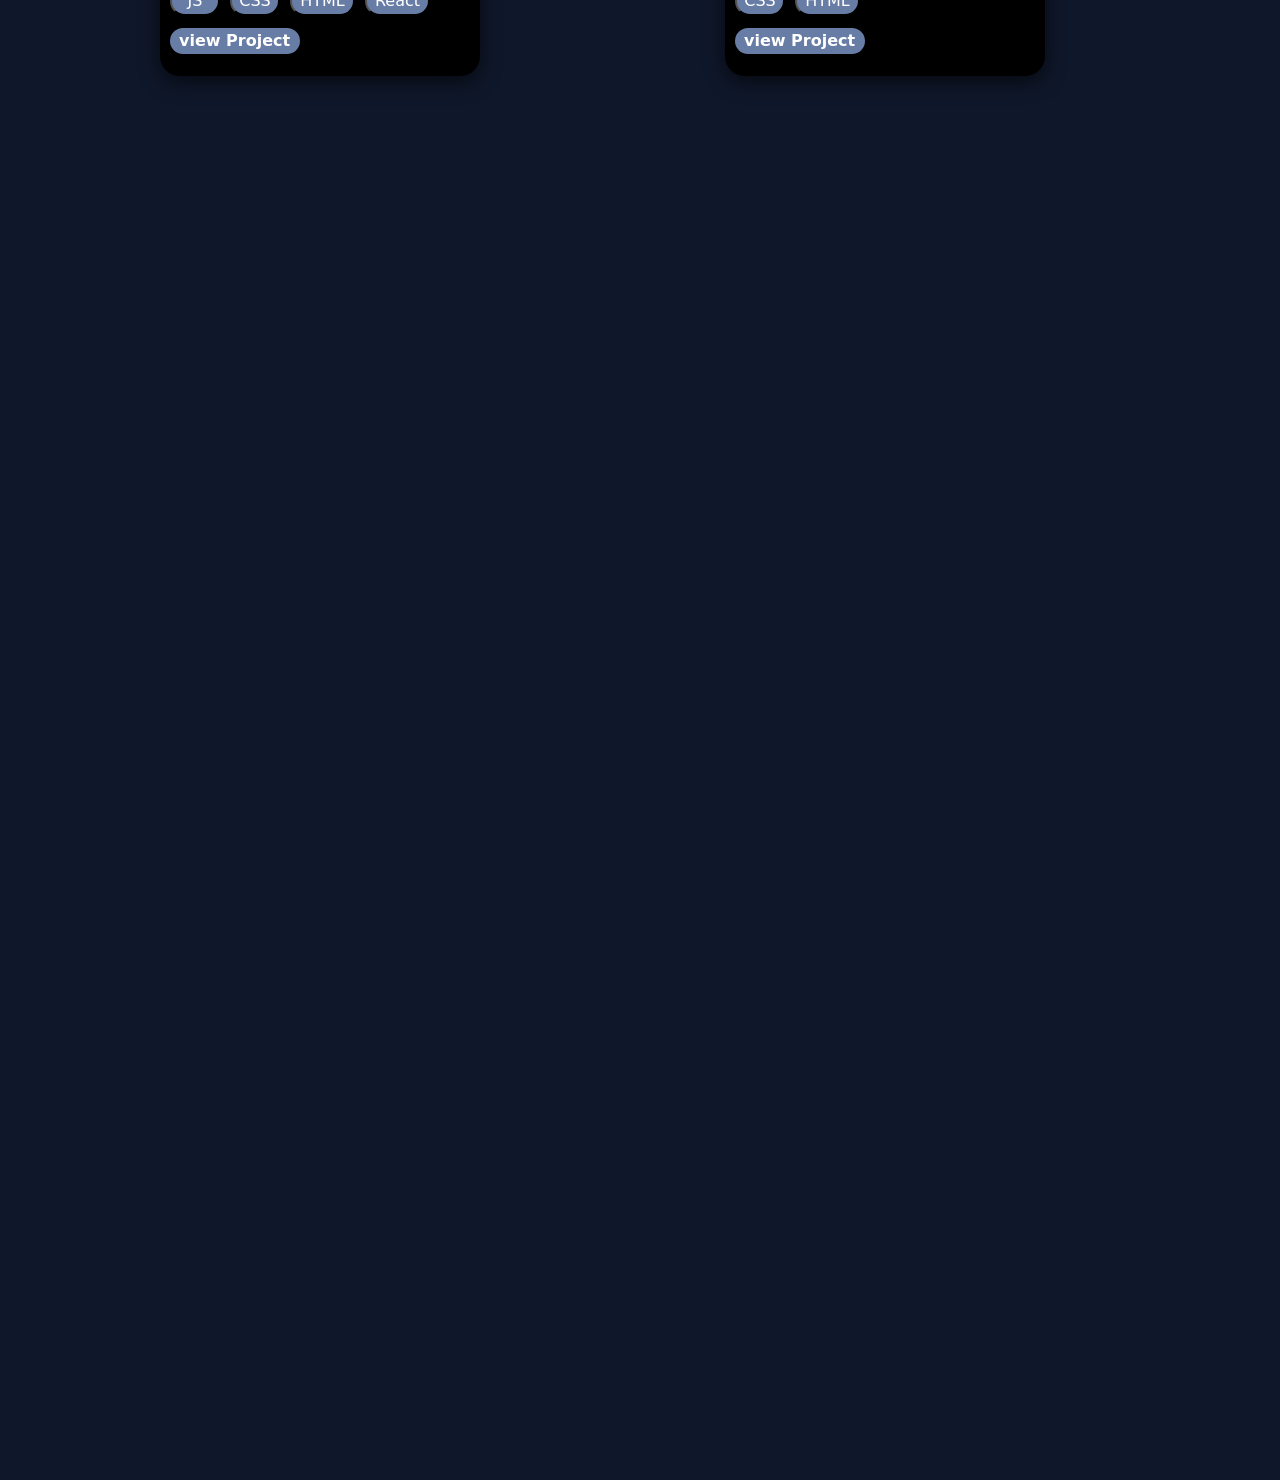
==== commit ecc8c22f: "final update" ====
--- a/Portfolio/index.html
+++ b/Portfolio/index.html
@@ -12,7 +12,7 @@
 
 <body>
     <nav class="navbar navbar-expand-lg navbar-light "
-        style="background-color: #101828;  box-shadow: 0 6px 20px rgba(0, 0, 0, 0.6); position: fixed;width: 100%; top: 0;">
+        style="background-color: #101828;  box-shadow: 0 6px 20px rgba(0, 0, 0, 0.6); position: fixed;width: 100%; top: 0; z-index: 9999;">
         <div class="container-fluid">
             <a class="navbar-brand " href="#" style="color: white;">Portfolio</a>
             <button class="navbar-toggler" type="button" data-bs-toggle="collapse" data-bs-target="#navbarNavAltMarkup"
@@ -21,17 +21,17 @@
             </button>
             <div class="collapse navbar-collapse" id="navbarNavAltMarkup" style="position: relative;">
                 <div class="navbar-nav">
-                    <a class="nav-link active " aria-current="page" href="#" style="color: white;">Home</a>
-                    <a class="nav-link" href="about.html" style="color: white;">About</a>
-                    <a class="nav-link " href="skills.html" style="color: white;">Skills</a>
-                    <a class="nav-link " href="project.html" style="color: white;">Project</a>
+                    <a class="nav-link active " aria-current="page" href="#home" style="color: white;">Home</a>
+                    <a class="nav-link" href="#about" style="color: white;">About</a>
+                    <a class="nav-link " href="#skill" style="color: white;">Skills</a>
+                    <a class="nav-link " href="#project" style="color: white;">Project</a>
                 </div>
                 <!-- <button style="position: absolute; right:0;" class="dark-btn">🌙</button> -->
             </div>
         </div>
     </nav>
-
-    <div class="section">
+    <!-- home -->
+    <div class="section" id="home">
         <div class="about-me">
             <h1 style="color: white;">Hi, I`m Ahmad Kayyali</h1>
             <h5 style="color: white;">I`m Full Stack Developer</h5>
@@ -41,8 +41,7 @@
             <div class="btn">
                 <a href="Ahmad_Kayyali_-_Software_engineering.docx"><button class="b-one" style="color: white">⬇️
                         Download CV</button></a>
-                <a href="https://www.linkedin.com/in/ahmed-kayyali-2436a035b/" target="_blank"><button class="b-two"
-                        style="color: white ;">📩 Contact Me </button></a>
+                <a href="#connect"><button class="b-two" style="color: white ;">📩 Contact Me </button></a>
             </div>
         </div>
         <div class="image">
@@ -52,7 +51,7 @@
     </div>
 
     <!-- connect me  -->
-    <form action="">
+    <form action="" id="connect">
         <h1>Let's Connect</h1>
         <p>
             Tell us about your next project.
@@ -73,7 +72,7 @@
 
     <!-- about -->
 
-    <div class="section">
+    <div class="section" id="about">
         <div class="image">
             <img src="img/img-one-removebg-preview.png" alt="asd">
         </div>
@@ -106,96 +105,106 @@
 
     <!-- skills -->
 
-
-    <h1 style="color: white; text-align: center; font-size: 60px;">My <span style="color:#687da6;">Skills</span></h1>
-    <p style="text-align: center;color: white; font-size: 20px;">Technologies and tools I use to build fast, scalable,
-        and user-friendly web applications.</p>
-    <div class="skills-container">
-        <div>
-            <img src="https://cdn.simpleicons.org/laravel/FF2D20" alt="Laravel" width="24" height="24">
-            <h2 style="display: inline;">Laravel</h2>
-            <p>Proficiency</p>
-            <p style="position: relative; top:-32px; left:200px;">10%</p>
-            <div class="loader"></div>
-        </div>
-        <div>
-            <img src="https://cdn.simpleicons.org/git/F05032" alt="Git" width="24" height="24">
-            <h2 style="display: inline;">git&&github</h2>
-            <p>Proficiency</p>
-            <p style="position: relative; top:-32px; left:200px;">100%</p>
-            <div class="loader"></div>
-        </div>
-        <div>
-            <img src="https://cdn.simpleicons.org/html5/E34F26" alt="HTML5" width="24" height="24">
-            <h2 style="display: inline;">HTML</h2>
-            <p>Proficiency</p>
-            <p style="position: relative; top:-32px; left:200px;">100%</p>
-            <div class="loader"></div>
-        </div>
-        <div>
-            <img src="https://cdn.jsdelivr.net/npm/simple-icons@v13/icons/css3.svg" alt="CSS3" width="24" height="24"
-                style="filter: invert(30%) sepia(80%) saturate(2000%) hue-rotate(180deg);">
-            <h2 style="display: inline;">CSS</h2>
-            <p>Proficiency</p>
-            <p style="position: relative; top:-32px; left:200px;">80%</p>
-            <div class="loader"></div>
-        </div>
-        <div>
-            <img src="https://cdn.simpleicons.org/javascript/F7DF1E" alt="JavaScript" width="24" height="24">
-            <h2 style="display: inline;">Javascript</h2>
-            <p>Proficiency</p>
-            <p style="position: relative; top:-32px; left:200px;">40%</p>
-            <div class="loader"></div>
-        </div>
-        <div>
-            <img src="https://cdn.simpleicons.org/react/61DAFB" alt="React" width="24" height="24">
-            <h2 style="display: inline;">React</h2>
-            <p>Proficiency</p>
-            <p style="position: relative; top:-32px; left:200px;">30%</p>
-            <div class="loader"></div>
-        </div>
-        <div>
-            <img src="https://cdn.simpleicons.org/python/3776AB" alt="Python" width="24" height="24">
-            <h2 style="display: inline;">Python</h2>
-            <p>Proficiency</p>
-            <p style="position: relative; top:-32px; left:200px;">20%</p>
-            <div class="loader"></div>
-        </div>
-        <div>
-            <img src="https://cdn.simpleicons.org/php/777BB4" alt="PHP" width="24" height="24">
-            <h2 style="display: inline;">PHP</h2>
-            <p>Proficiency</p>
-            <p style="position: relative; top:-32px; left:200px;">35%</p>
-            <div class="loader"></div>
+    <div class="skills" id="skill">
+        <h1 style="color: white; text-align: center; font-size: 60px;">My <span style="color:#687da6;">Skills</span>
+        </h1>
+        <p style="text-align: center;color: white; font-size: 20px;">Technologies and tools I use to build fast,
+            scalable,
+            and user-friendly web applications.</p>
+        <div class="skills-container">
+            <div>
+                <img src="https://cdn.simpleicons.org/laravel/FF2D20" alt="Laravel" width="24" height="24">
+                <h2 style="display: inline;">Laravel</h2>
+                <p>Proficiency</p>
+                <p style="position: relative; top:-32px; left:200px;">10%</p>
+                <div class="loader"></div>
+            </div>
+            <div>
+                <img src="https://cdn.simpleicons.org/git/F05032" alt="Git" width="24" height="24">
+                <h2 style="display: inline;">git&&github</h2>
+                <p>Proficiency</p>
+                <p style="position: relative; top:-32px; left:200px;">100%</p>
+                <div class="loader"></div>
+            </div>
+            <div>
+                <img src="https://cdn.simpleicons.org/html5/E34F26" alt="HTML5" width="24" height="24">
+                <h2 style="display: inline;">HTML</h2>
+                <p>Proficiency</p>
+                <p style="position: relative; top:-32px; left:200px;">100%</p>
+                <div class="loader"></div>
+            </div>
+            <div>
+                <img src="https://cdn.jsdelivr.net/npm/simple-icons@v13/icons/css3.svg" alt="CSS3" width="24"
+                    height="24" style="filter: invert(30%) sepia(80%) saturate(2000%) hue-rotate(180deg);">
+                <h2 style="display: inline;">CSS</h2>
+                <p>Proficiency</p>
+                <p style="position: relative; top:-32px; left:200px;">80%</p>
+                <div class="loader"></div>
+            </div>
+            <div>
+                <img src="https://cdn.simpleicons.org/javascript/F7DF1E" alt="JavaScript" width="24" height="24">
+                <h2 style="display: inline;">Javascript</h2>
+                <p>Proficiency</p>
+                <p style="position: relative; top:-32px; left:200px;">40%</p>
+                <div class="loader"></div>
+            </div>
+            <div>
+                <img src="https://cdn.simpleicons.org/react/61DAFB" alt="React" width="24" height="24">
+                <h2 style="display: inline;">React</h2>
+                <p>Proficiency</p>
+                <p style="position: relative; top:-32px; left:200px;">30%</p>
+                <div class="loader"></div>
+            </div>
+            <div>
+                <img src="https://cdn.simpleicons.org/python/3776AB" alt="Python" width="24" height="24">
+                <h2 style="display: inline;">Python</h2>
+                <p>Proficiency</p>
+                <p style="position: relative; top:-32px; left:200px;">20%</p>
+                <div class="loader"></div>
+            </div>
+            <div>
+                <img src="https://cdn.simpleicons.org/php/777BB4" alt="PHP" width="24" height="24">
+                <h2 style="display: inline;">PHP</h2>
+                <p>Proficiency</p>
+                <p style="position: relative; top:-32px; left:200px;">35%</p>
+                <div class="loader"></div>
+            </div>
         </div>
     </div>
 
     <!-- project  -->
 
-     <h1 style="color: white; text-align: center; font-size: 60px;">My <span style="color:#687da6;">Project</span></h1>
-    <p style="text-align: center;color: white; font-size: 20px;">Technologies and tools I use to build fast, scalable,
-        and user-friendly web applications.</p>
-    <div class="card-project">
-        
-        <div class="pro-one">
-          <img src="img/scrumMena.png" alt="scrum">
-          <p class="name-pro">scrum Mena</p>
-          <p class="des-pro">CRUM is a comprehensive scrum management system that helps teams plan, track, and deliver projects with AI-powered insights and automation.</p>
-          <button class="tec-one">JS</button>
-          <button class="tec-two">CSS</button>
-          <button class="tec-three">HTML</button>
-          <button class="tec-four">React</button>
-          <a href="https://github.com/ittsmoa/Scrum-Project-Management--System.git"><button class="view-pro">view Project</button></a>
-        </div>
-       <div class="pro-two">
-          <img src="img/portfolio.png" alt="scrum">
-          <p class="name-pro">Portfolio</p>
-          <p class="des-pro">Full Stack Developer building clean and functional web experiences</p>
-          <button class="tec-two">CSS</button>
-          <button class="tec-three">HTML</button>
-          <a href="https://github.com/Kayyali10/Personal-Portfolio-Website.git"><button class="view-pro">view Project</button></a>
-        </div>
-        <!-- <div class="pro-one">
+    <div class="project" id="project">
+        <h1 style="color: white; text-align: center; font-size: 60px;">My <span style="color:#687da6;">Project</span>
+        </h1>
+        <p style="text-align: center;color: white; font-size: 20px;">Technologies and tools I use to build fast,
+            scalable,
+            and user-friendly web applications.</p>
+        <div class="card-project">
+
+            <div class="pro-one">
+                <img src="img/scrumMena.png" alt="scrum">
+                <p class="name-pro">scrum Mena</p>
+                <p class="des-pro">CRUM is a comprehensive scrum management system that helps teams plan, track, and
+                    deliver
+                    projects with AI-powered insights and automation.</p>
+                <button class="tec-one">JS</button>
+                <button class="tec-two">CSS</button>
+                <button class="tec-three">HTML</button>
+                <button class="tec-four">React</button>
+                <a href="https://github.com/ittsmoa/Scrum-Project-Management--System.git"><button class="view-pro">view
+                        Project</button></a>
+            </div>
+            <div class="pro-two">
+                <img src="img/portfolio.png" alt="scrum">
+                <p class="name-pro">Portfolio</p>
+                <p class="des-pro">Full Stack Developer building clean and functional web experiences</p>
+                <button class="tec-two">CSS</button>
+                <button class="tec-three">HTML</button>
+                <a href="https://github.com/Kayyali10/Personal-Portfolio-Website.git"><button class="view-pro">view
+                        Project</button></a>
+            </div>
+            <!-- <div class="pro-one">
           <img src="img/scrumMena.png" alt="scrum">
           <p class="name-pro">scrum Mena</p>
           <p class="des-pro">CRUM is a comprehensive scrum management system that helps teams plan, track, and deliver projects with AI-powered insights and automation.</p>
@@ -204,8 +213,8 @@
           <button class="tec-three">HTML</button>
           <button class="tec-four">React</button>
         </div> -->
-    </div>
-
+        </div>
+    </div>
     <div class="navbar navbar-expand-lg navbar-light " style="background-color: #101828    ;  box-shadow: 0 6px 20px rgba(0, 0, 0, 0.6);  position: fixed;
         width: 100%;
         z-index: 1000;
@@ -223,7 +232,7 @@
                     <a class="nav-link " href="https://www.facebook.com/" target="_blank" style="color: white;">ⓕ
                         Facebook</a>
                     <a class="nav-link " href="https://www.linkedin.com/in/ahmed-kayyali-2436a035b/ " target="_blank"
-                        style="color: white;">🔗 Link</a>
+                        style="color: white;">🔗 LinkedIn</a>
                 </div>
 </body>
 
--- a/Portfolio/index.css
+++ b/Portfolio/index.css
@@ -1,6 +1,6 @@
     body {
         background: #0F172A;
-        height: 480vh;
+        height: 520vh;
     }
 
     a {
@@ -254,7 +254,7 @@
     }
 
     .section .about {
-        margin-top: 10px;
+        margin-top: 110px;
     }
 
     .section .about h1 {
@@ -420,6 +420,11 @@
 
     /*  SKILLS  */
 
+
+.skills {
+margin-top: 100px;
+
+ }   
 .skills-container {
     display: grid;
     grid-template-columns: repeat(4, 1fr);
@@ -595,7 +600,7 @@
 }
 
 
-/* ================= TABLET ================= */
+/*  TABLET */
 
 @media (max-width: 992px) {
 
@@ -611,7 +616,7 @@
 }
 
 
-/* ================= MOBILE ================= */
+/*  MOBILE */
 
 @media (max-width: 768px) {
 
@@ -630,7 +635,9 @@
 
 /* project  */
 
-
+.project {
+    margin-top: 100px;
+}
 .card-project {
     display: grid;
     grid-template-columns: repeat(2, 1fr);
@@ -833,6 +840,8 @@
         grid-template-columns: minmax(280px, 400px);
         gap: 25px;
         margin-top: 40px;
+        margin-left: 10px;
+
     }
 
     .card-project>div {
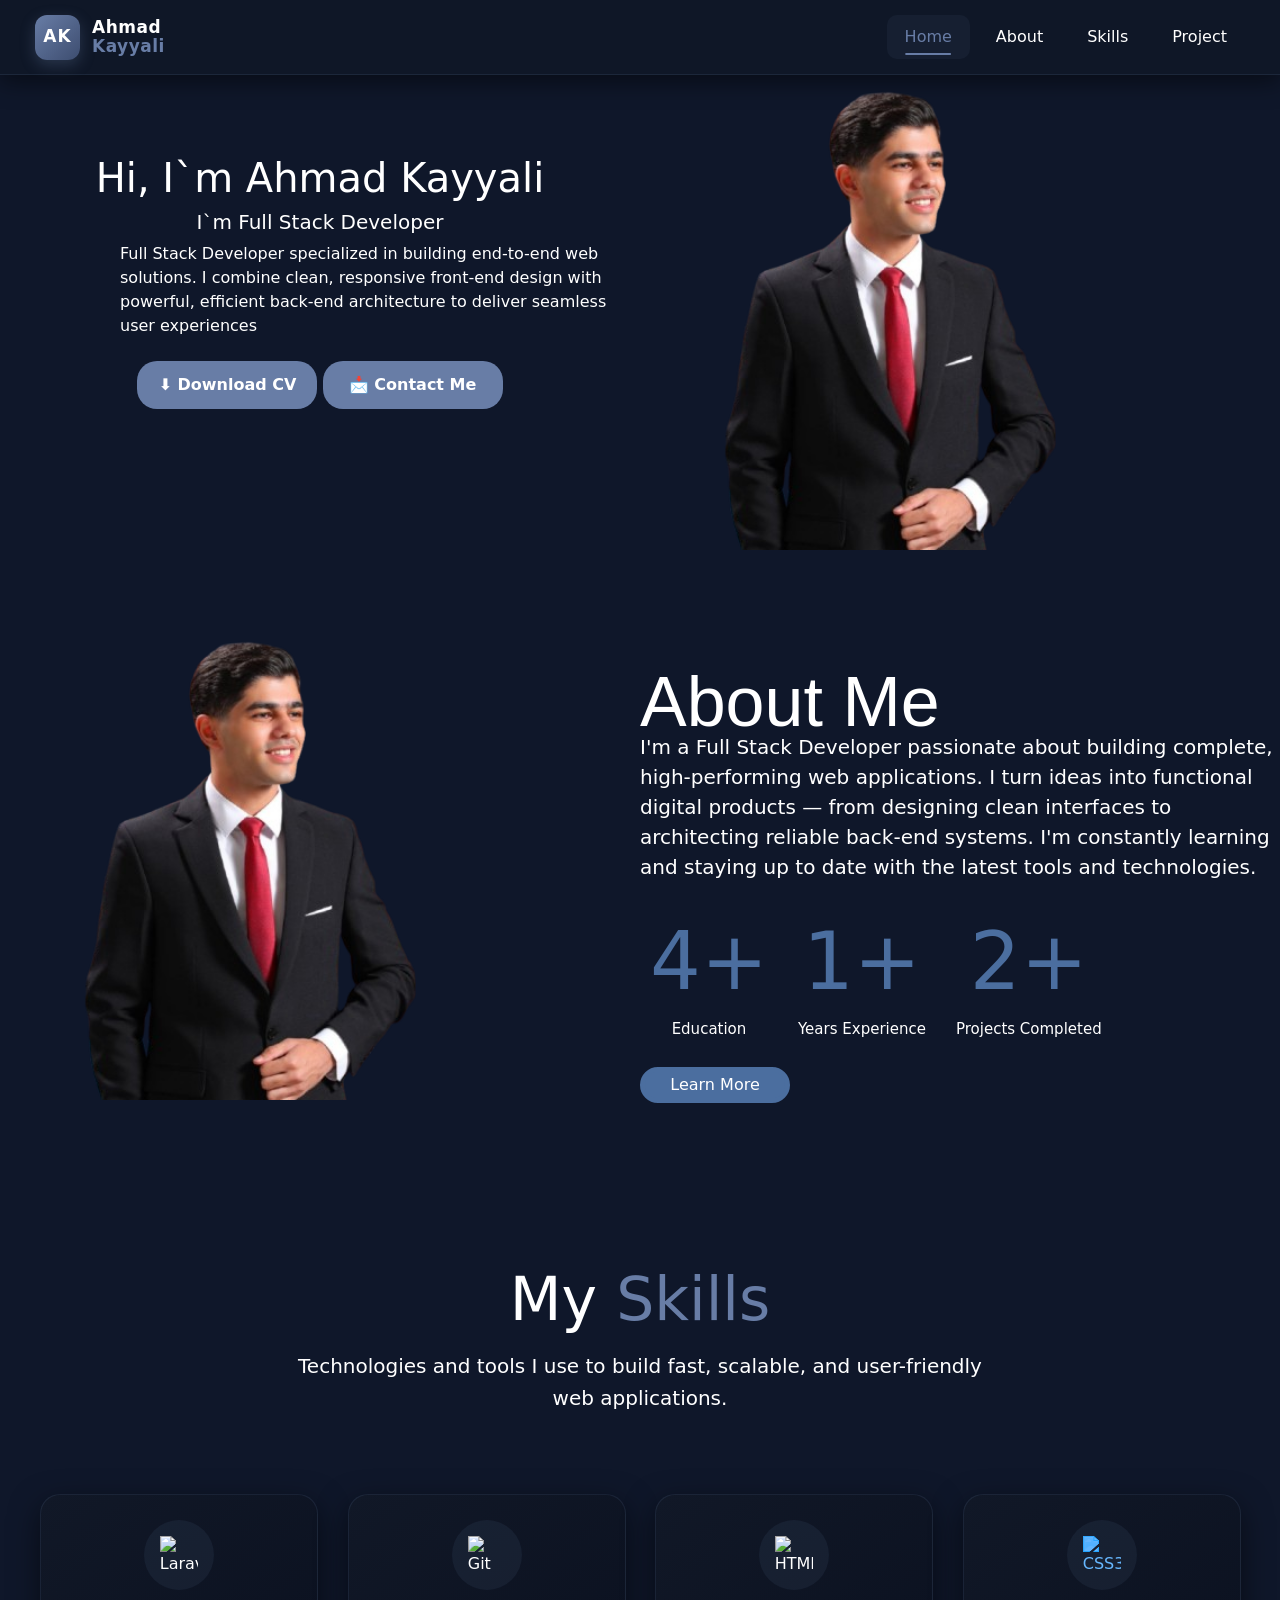
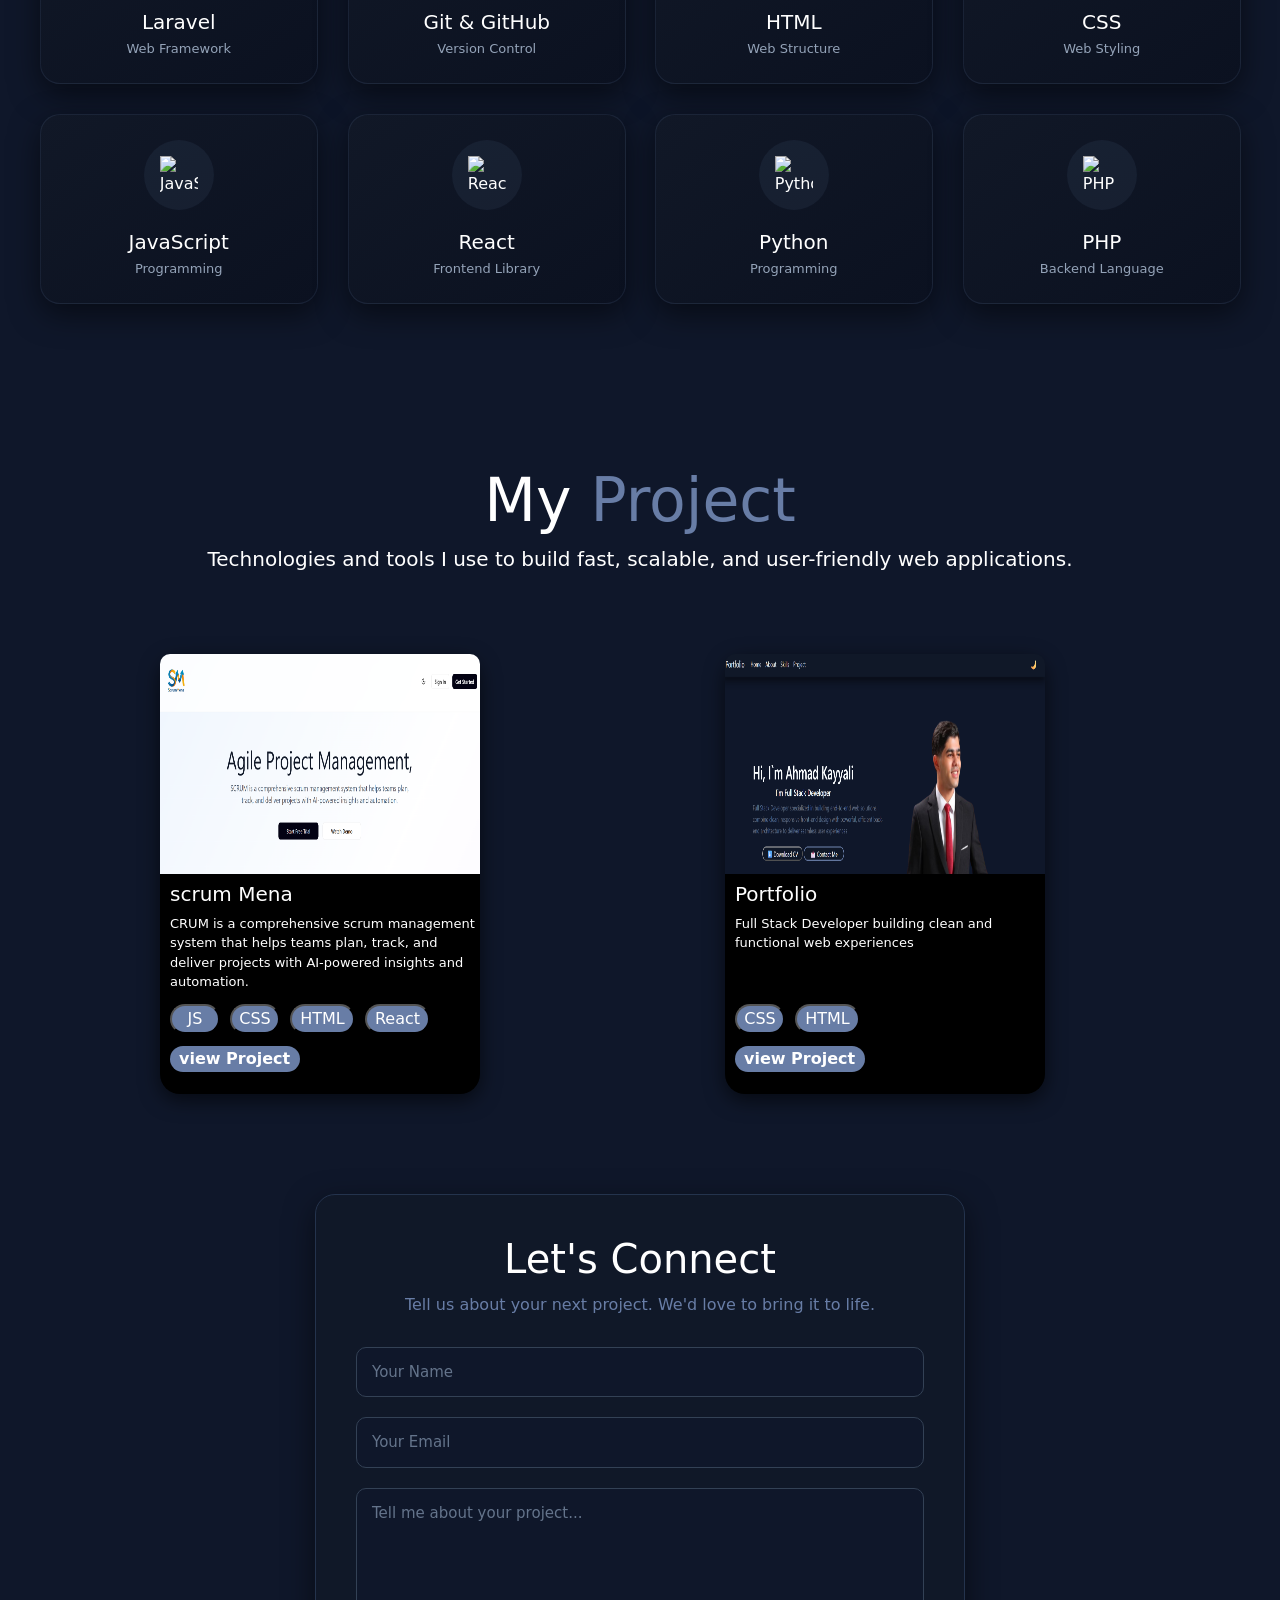
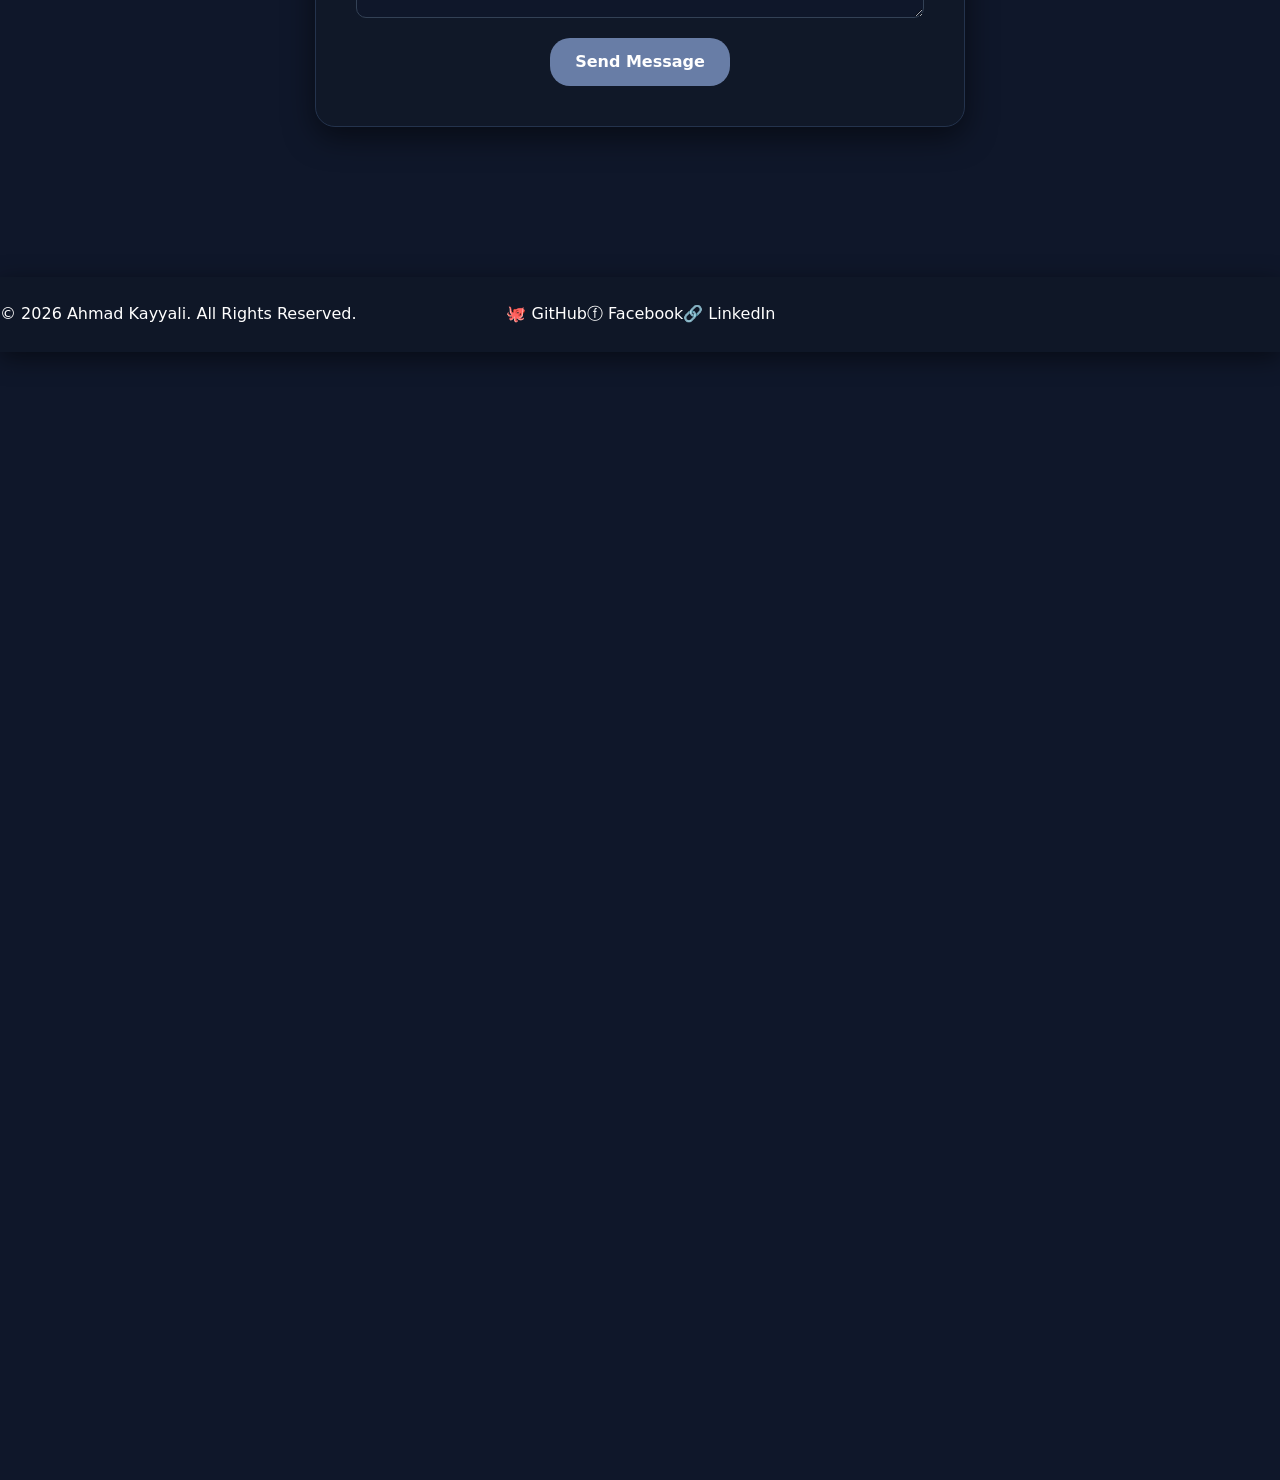
==== commit 562ea65a: "update after presantation" ====
--- a/Portfolio/index.html
+++ b/Portfolio/index.html
@@ -11,25 +11,29 @@
 </head>
 
 <body>
-    <nav class="navbar navbar-expand-lg navbar-light "
-        style="background-color: #101828;  box-shadow: 0 6px 20px rgba(0, 0, 0, 0.6); position: fixed;width: 100%; top: 0; z-index: 9999;">
-        <div class="container-fluid">
-            <a class="navbar-brand " href="#" style="color: white;">Portfolio</a>
-            <button class="navbar-toggler" type="button" data-bs-toggle="collapse" data-bs-target="#navbarNavAltMarkup"
-                aria-controls="navbarNavAltMarkup" aria-expanded="false" aria-label="Toggle navigation">
-                <span class="navbar-toggler-icon"></span>
-            </button>
-            <div class="collapse navbar-collapse" id="navbarNavAltMarkup" style="position: relative;">
-                <div class="navbar-nav">
-                    <a class="nav-link active " aria-current="page" href="#home" style="color: white;">Home</a>
-                    <a class="nav-link" href="#about" style="color: white;">About</a>
-                    <a class="nav-link " href="#skill" style="color: white;">Skills</a>
-                    <a class="nav-link " href="#project" style="color: white;">Project</a>
-                </div>
-                <!-- <button style="position: absolute; right:0;" class="dark-btn">🌙</button> -->
-            </div>
-        </div>
+
+
+    <nav class="nav">
+
+        <!-- Logo -->
+        <a href="#home" class="logo">
+            <div class="logo-icon">AK</div>
+            <div class="logo-name">
+                <span>Ahmad</span>
+                <span>Kayyali</span>
+            </div>
+        </a>
+
+        <!-- Navigation -->
+        <div class="action-btn">
+            <a class="nav-link active" href="#home">Home</a>
+            <a class="nav-link" href="#about">About</a>
+            <a class="nav-link" href="#skill">Skills</a>
+            <a class="nav-link" href="#project">Project</a>
+        </div>
+
     </nav>
+
     <!-- home -->
     <div class="section" id="home">
         <div class="about-me">
@@ -50,26 +54,6 @@
 
     </div>
 
-    <!-- connect me  -->
-    <form action="" id="connect">
-        <h1>Let's Connect</h1>
-        <p>
-            Tell us about your next project.
-            We'd love to bring it to life.
-        </p>
-
-        <input type="text" placeholder="Your Name">
-
-        <input type="email" placeholder="Your Email">
-
-        <textarea placeholder="Tell me about your project..."></textarea>
-
-        <button type="submit">
-            Send Message
-        </button>
-
-    </form>
-
     <!-- about -->
 
     <div class="section" id="about">
@@ -105,72 +89,96 @@
 
     <!-- skills -->
 
+
     <div class="skills" id="skill">
-        <h1 style="color: white; text-align: center; font-size: 60px;">My <span style="color:#687da6;">Skills</span>
+
+        <h1 class="skills-title">
+            My <span>Skills</span>
         </h1>
-        <p style="text-align: center;color: white; font-size: 20px;">Technologies and tools I use to build fast,
-            scalable,
-            and user-friendly web applications.</p>
+
+        <p class="skills-description">
+            Technologies and tools I use to build fast, scalable,
+            and user-friendly web applications.
+        </p>
+
         <div class="skills-container">
-            <div>
-                <img src="https://cdn.simpleicons.org/laravel/FF2D20" alt="Laravel" width="24" height="24">
-                <h2 style="display: inline;">Laravel</h2>
-                <p>Proficiency</p>
-                <p style="position: relative; top:-32px; left:200px;">10%</p>
-                <div class="loader"></div>
-            </div>
-            <div>
-                <img src="https://cdn.simpleicons.org/git/F05032" alt="Git" width="24" height="24">
-                <h2 style="display: inline;">git&&github</h2>
-                <p>Proficiency</p>
-                <p style="position: relative; top:-32px; left:200px;">100%</p>
-                <div class="loader"></div>
-            </div>
-            <div>
-                <img src="https://cdn.simpleicons.org/html5/E34F26" alt="HTML5" width="24" height="24">
-                <h2 style="display: inline;">HTML</h2>
-                <p>Proficiency</p>
-                <p style="position: relative; top:-32px; left:200px;">100%</p>
-                <div class="loader"></div>
-            </div>
-            <div>
-                <img src="https://cdn.jsdelivr.net/npm/simple-icons@v13/icons/css3.svg" alt="CSS3" width="24"
-                    height="24" style="filter: invert(30%) sepia(80%) saturate(2000%) hue-rotate(180deg);">
-                <h2 style="display: inline;">CSS</h2>
-                <p>Proficiency</p>
-                <p style="position: relative; top:-32px; left:200px;">80%</p>
-                <div class="loader"></div>
-            </div>
-            <div>
-                <img src="https://cdn.simpleicons.org/javascript/F7DF1E" alt="JavaScript" width="24" height="24">
-                <h2 style="display: inline;">Javascript</h2>
-                <p>Proficiency</p>
-                <p style="position: relative; top:-32px; left:200px;">40%</p>
-                <div class="loader"></div>
-            </div>
-            <div>
-                <img src="https://cdn.simpleicons.org/react/61DAFB" alt="React" width="24" height="24">
-                <h2 style="display: inline;">React</h2>
-                <p>Proficiency</p>
-                <p style="position: relative; top:-32px; left:200px;">30%</p>
-                <div class="loader"></div>
-            </div>
-            <div>
-                <img src="https://cdn.simpleicons.org/python/3776AB" alt="Python" width="24" height="24">
-                <h2 style="display: inline;">Python</h2>
-                <p>Proficiency</p>
-                <p style="position: relative; top:-32px; left:200px;">20%</p>
-                <div class="loader"></div>
-            </div>
-            <div>
-                <img src="https://cdn.simpleicons.org/php/777BB4" alt="PHP" width="24" height="24">
-                <h2 style="display: inline;">PHP</h2>
-                <p>Proficiency</p>
-                <p style="position: relative; top:-32px; left:200px;">35%</p>
-                <div class="loader"></div>
-            </div>
-        </div>
-    </div>
+
+            <!-- Laravel -->
+            <div class="skill-card">
+                <div class="icon-box">
+                    <img src="https://cdn.simpleicons.org/laravel/FF2D20" alt="Laravel">
+                </div>
+                <h4>Laravel</h4>
+                <p>Web Framework</p>
+            </div>
+
+            <!-- Git & GitHub -->
+            <div class="skill-card">
+                <div class="icon-box">
+                    <img src="https://cdn.simpleicons.org/git/F05032" alt="Git">
+                </div>
+                <h4>Git & GitHub</h4>
+                <p>Version Control</p>
+            </div>
+
+            <!-- HTML -->
+            <div class="skill-card">
+                <div class="icon-box">
+                    <img src="https://cdn.simpleicons.org/html5/E34F26" alt="HTML5">
+                </div>
+                <h4>HTML</h4>
+                <p>Web Structure</p>
+            </div>
+
+            <!-- CSS -->
+            <div class="skill-card">
+                <div class="icon-box">
+                    <img src="https://cdn.jsdelivr.net/npm/simple-icons@v13/icons/css3.svg" alt="CSS3" class="css-icon">
+                </div>
+                <h4>CSS</h4>
+                <p>Web Styling</p>
+            </div>
+
+            <!-- JavaScript -->
+            <div class="skill-card">
+                <div class="icon-box">
+                    <img src="https://cdn.simpleicons.org/javascript/F7DF1E" alt="JavaScript">
+                </div>
+                <h4>JavaScript</h4>
+                <p>Programming</p>
+            </div>
+
+            <!-- React -->
+            <div class="skill-card">
+                <div class="icon-box">
+                    <img src="https://cdn.simpleicons.org/react/61DAFB" alt="React">
+                </div>
+                <h4>React</h4>
+                <p>Frontend Library</p>
+            </div>
+
+            <!-- Python -->
+            <div class="skill-card">
+                <div class="icon-box">
+                    <img src="https://cdn.simpleicons.org/python/3776AB" alt="Python">
+                </div>
+                <h4>Python</h4>
+                <p>Programming</p>
+            </div>
+
+            <!-- PHP -->
+            <div class="skill-card">
+                <div class="icon-box">
+                    <img src="https://cdn.simpleicons.org/php/777BB4" alt="PHP">
+                </div>
+                <h4>PHP</h4>
+                <p>Backend Language</p>
+            </div>
+
+        </div>
+    </div>
+
+
 
     <!-- project  -->
 
@@ -192,7 +200,7 @@
                 <button class="tec-two">CSS</button>
                 <button class="tec-three">HTML</button>
                 <button class="tec-four">React</button>
-                <a href="https://github.com/ittsmoa/Scrum-Project-Management--System.git"><button class="view-pro">view
+                <a href="https://github.com/ittsmoa/Scrum-Project-Management--System.git" target="_blank"><button class="view-pro">view
                         Project</button></a>
             </div>
             <div class="pro-two">
@@ -201,7 +209,7 @@
                 <p class="des-pro">Full Stack Developer building clean and functional web experiences</p>
                 <button class="tec-two">CSS</button>
                 <button class="tec-three">HTML</button>
-                <a href="https://github.com/Kayyali10/Personal-Portfolio-Website.git"><button class="view-pro">view
+                <a href="https://github.com/Kayyali10/Personal-Portfolio-Website.git" target="_blank"><button class="view-pro">view
                         Project</button></a>
             </div>
             <!-- <div class="pro-one">
@@ -215,25 +223,37 @@
         </div> -->
         </div>
     </div>
-    <div class="navbar navbar-expand-lg navbar-light " style="background-color: #101828    ;  box-shadow: 0 6px 20px rgba(0, 0, 0, 0.6);  position: fixed;
-        width: 100%;
-        z-index: 1000;
-        bottom: 0;">
-        <div class="container-fluid">
-            <a class="navbar-brand " href="#" style="color: white;">Portfolio</a>
-            <button class="navbar-toggler" type="button" data-bs-toggle="collapse" data-bs-target="#navbarNavAltMarkup"
-                aria-controls="navbarNavAltMarkup" aria-expanded="false" aria-label="Toggle navigation">
-                <span class="navbar-toggler-icon"></span>
-            </button>
-            <div class="collapse navbar-collapse" id="navbarNavAltMarkup">
-                <div class="navbar-nav" style="margin-left: 400px;">
-                    <a class="nav-link " href="https://github.com/dashboard" target="_blank" style="color: white;">🐙
-                        GitHub</a>
-                    <a class="nav-link " href="https://www.facebook.com/" target="_blank" style="color: white;">ⓕ
-                        Facebook</a>
-                    <a class="nav-link " href="https://www.linkedin.com/in/ahmed-kayyali-2436a035b/ " target="_blank"
-                        style="color: white;">🔗 LinkedIn</a>
-                </div>
+    <!-- connect me  -->
+    <form action="" id="connect">
+        <h1>Let's Connect</h1>
+        <p>
+            Tell us about your next project.
+            We'd love to bring it to life.
+        </p>
+
+        <input type="text" placeholder="Your Name">
+
+        <input type="email" placeholder="Your Email">
+
+        <textarea placeholder="Tell me about your project..."></textarea>
+
+        <button type="submit">
+            Send Message
+        </button>
+
+    </form>
+
+    <div class="footer">
+        <div class="c-right">© 2026 Ahmad Kayyali. All Rights Reserved.</div>
+        <div class="links">
+            <a class="nav-link " href="https://github.com/dashboard" target="_blank" style="color: white;">🐙
+                GitHub</a>
+            <a class="nav-link " href="https://www.facebook.com/" target="_blank" style="color: white;">ⓕ
+                Facebook</a>
+            <a class="nav-link " href="https://www.linkedin.com/in/ahmed-kayyali-2436a035b/ " target="_blank"
+                style="color: white;">🔗 LinkedIn</a>
+        </div>
+    </div>
 </body>
 
 </html>
--- a/Portfolio/index.css
+++ b/Portfolio/index.css
@@ -2,6 +2,223 @@
         background: #0F172A;
         height: 520vh;
     }
+
+    /*  NAVBAR*/
+    .nav {
+        height: 75px;
+        background: rgba(16, 24, 40, 0.95);
+        backdrop-filter: blur(10px);
+        box-shadow: 0 6px 25px rgba(0, 0, 0, 0.5);
+        position: fixed;
+        width: 100%;
+        top: 0;
+        left: 0;
+        z-index: 9999;
+        display: flex;
+        align-items: center;
+        justify-content: space-between;
+        padding: 0 35px;
+        box-sizing: border-box;
+        border-bottom: 1px solid rgba(104, 125, 166, 0.15);
+    }
+
+
+    /* LOGO*/
+
+    .nav .logo {
+        display: flex;
+        align-items: center;
+        gap: 12px;
+        text-decoration: none;
+        color: white;
+        transition: 0.3s ease;
+    }
+
+
+    /* Logo Icon */
+
+    .logo-icon {
+        width: 45px;
+        height: 45px;
+        display: flex;
+        align-items: center;
+        justify-content: center;
+        border-radius: 12px;
+        background: linear-gradient(135deg, #687da6, #3d4d70);
+        color: white;
+        font-size: 17px;
+        font-weight: bold;
+        letter-spacing: 1px;
+        box-shadow: 0 5px 15px rgba(104, 125, 166, 0.3);
+        transition: 0.4s ease;
+    }
+
+
+    /* Logo name */
+
+    .logo-name {
+        display: flex;
+        flex-direction: column;
+        line-height: 1.1;
+        font-size: 17px;
+        font-weight: 600;
+        letter-spacing: 0.5px;
+    }
+
+
+    .logo-name span:last-child {
+
+        color: #687da6;
+
+    }
+
+
+    /* Logo hover */
+
+    .logo:hover .logo-icon {
+        transform: rotate(-8deg) scale(1.08);
+        box-shadow: 0 0 20px rgba(104, 125, 166, 0.5);
+    }
+
+
+    .logo:hover {
+        transform: translateY(-2px);
+    }
+
+
+    /* NAVIGATION LINKS*/
+
+    .nav .action-btn {
+        display: flex;
+        align-items: center;
+        gap: 8px;
+    }
+
+
+    /* Links */
+
+    .nav .nav-link {
+        position: relative;
+        color: white !important;
+        text-decoration: none;
+        padding: 10px 18px;
+        font-size: 16px;
+        border-radius: 10px;
+        transition: color 0.3s ease, background 0.3s ease;
+    }
+
+
+    /* Hover */
+
+    .nav .nav-link:hover {
+        color: #687da6 !important;
+        background: rgba(104, 125, 166, 0.08);
+    }
+
+
+    /* Animated underline */
+
+    .nav .nav-link::after {
+        content: "";
+        position: absolute;
+        left: 50%;
+        bottom: 4px;
+        width: 0;
+        height: 2px;
+        background: #687da6;
+        border-radius: 10px;
+        transform: translateX(-50%);
+        transition: width 0.3s ease;
+    }
+
+
+    .nav .nav-link:hover::after {
+        width: 55%;
+    }
+
+
+    /* Active link */
+
+    .nav .nav-link.active {
+        color: #687da6 !important;
+        background: rgba(104, 125, 166, 0.08);
+    }
+
+
+    .nav .nav-link.active::after {
+
+        width: 55%;
+
+    }
+
+
+    /* RESPONSIVE*/
+
+    @media (max-width: 700px) {
+
+        .nav {
+
+            padding: 0 15px;
+
+        }
+
+
+        .logo-name {
+
+            display: none;
+
+        }
+
+
+        .nav .action-btn {
+
+            gap: 2px;
+
+        }
+
+
+        .nav .nav-link {
+
+            padding: 9px 10px;
+
+            font-size: 14px;
+
+        }
+
+    }
+
+
+    @media (max-width: 450px) {
+
+        .nav {
+
+            height: 65px;
+
+        }
+
+
+        .logo-icon {
+
+            width: 40px;
+
+            height: 40px;
+
+            font-size: 15px;
+
+        }
+
+
+        .nav .nav-link {
+
+            padding: 7px;
+
+            font-size: 13px;
+
+        }
+
+    }
+
+
 
     a {
         transition: 1s;
@@ -421,435 +638,417 @@
     /*  SKILLS  */
 
 
-.skills {
-margin-top: 100px;
-
- }   
-.skills-container {
-    display: grid;
-    grid-template-columns: repeat(4, 1fr);
-    gap: 10px;
-    margin-top: 100px;
-    margin-left: 30px;
-}
-
-.skills-container > div {
-    color: white;
-    background-color: black;
-    width: 270px;
-    height: 170px;
-    border-radius: 20px;
-    box-shadow: 0 6px 20px rgba(0, 0, 0, 0.6);
-    padding: 20px;
-    transition: 0.4s;
-}
-
-.skills-container > div:hover {
-    transform: scale(1.05);
-}
-
-
-/*  LOADER  */
-
-.skills-container .loader {
-    width: 96%;
-    height: 15px;
-    margin-top: 10px;
-    border: 2px solid #514b82;
-    border-radius: 20px;
-    position: relative;
-    overflow: hidden;
-}
-
-.skills-container .loader::before {
-    content: "";
-    position: absolute;
-    left: 0;
-    top: 0;
-    width: 0;
-    height: 100%;
-    background-color: #4b6e9f;
-}
-
-
-/* Laravel - 10% */
-.skills-container > div:nth-child(1) .loader::before {
-    animation: loading1 2s forwards;
-}
-
-@keyframes loading1 {
-    from {
-        width: 0;
-    }
-
-    to {
-        width: 10%;
-    }
-}
-
-
-/* GitHub - 100% */
-.skills-container > div:nth-child(2) .loader::before {
-    animation: loading2 2s forwards;
-}
-
-@keyframes loading2 {
-    from {
-        width: 0;
-    }
-
-    to {
+    .skills {
+        margin-top: 100px;
+        padding: 60px 30px;
+    }
+
+    /* Title */
+    .skills-title {
+        color: white;
+        text-align: center;
+        font-size: 60px;
+        margin-bottom: 15px;
+    }
+
+    .skills-title span {
+        color: #687da6;
+    }
+
+    /* Description */
+    .skills-description {
+        text-align: center;
+        color: white;
+        font-size: 20px;
+        max-width: 700px;
+        margin: auto;
+        line-height: 1.6;
+    }
+
+    /* Cards container */
+    .skills-container {
+        display: grid;
+        grid-template-columns: repeat(4, 1fr);
+        gap: 30px;
+        max-width: 1200px;
+        margin: 80px auto 0;
+    }
+
+    /* Card */
+    .skill-card {
+        position: relative;
+        color: white;
+        background: linear-gradient(145deg, #111827, #0b1120);
+        min-height: 190px;
+        border-radius: 20px;
+        display: flex;
+        flex-direction: column;
+        align-items: center;
+        justify-content: center;
+        border: 1px solid rgba(104, 125, 166, 0.15);
+        box-shadow: 0 10px 30px rgba(0, 0, 0, 0.5);
+        overflow: hidden;
+        transition: transform 0.4s ease, box-shadow 0.4s ease, border-color 0.4s ease;
+        /* Animation */
+        opacity: 0;
+        transform: translateY(40px);
+        animation: skillAppear 0.8s ease forwards;
+    }
+
+    /* Different animation delay */
+    .skill-card:nth-child(1) {
+        animation-delay: 0.1s;
+    }
+
+    .skill-card:nth-child(2) {
+        animation-delay: 0.2s;
+    }
+
+    .skill-card:nth-child(3) {
+        animation-delay: 0.3s;
+    }
+
+    .skill-card:nth-child(4) {
+        animation-delay: 0.4s;
+    }
+
+    .skill-card:nth-child(5) {
+        animation-delay: 0.5s;
+    }
+
+    .skill-card:nth-child(6) {
+        animation-delay: 0.6s;
+    }
+
+    .skill-card:nth-child(7) {
+        animation-delay: 0.7s;
+    }
+
+    .skill-card:nth-child(8) {
+        animation-delay: 0.8s;
+    }
+
+    /* Appearance animation */
+    @keyframes skillAppear {
+        0% {
+            opacity: 0;
+            transform: translateY(40px) scale(0.9);
+        }
+
+        100% {
+            opacity: 1;
+            transform: translateY(0) scale(1);
+        }
+    }
+
+    /* Hover */
+    .skill-card:hover {
+        transform: translateY(-12px) scale(1.03);
+        border-color: #687da6;
+        box-shadow: 0 15px 35px rgba(0, 0, 0, 0.7), 0 0 25px rgba(104, 125, 166, 0.25);
+    }
+
+    /* Icon circle */
+    .icon-box {
+        width: 70px;
+        height: 70px;
+        border-radius: 50%;
+        display: flex;
+        align-items: center;
+        justify-content: center;
+        background: rgba(104, 125, 166, 0.1);
+        margin-bottom: 15px;
+        transition: transform 0.4s ease, background 0.4s ease;
+    }
+
+    /* Icon */
+    .icon-box img {
+        width: 38px;
+        height: 38px;
+        transition: transform 0.4s ease;
+    }
+
+    /* Hover icon */
+    .skill-card:hover .icon-box {
+        transform: rotate(8deg) scale(1.1);
+        background: rgba(104, 125, 166, 0.2);
+    }
+
+    .skill-card:hover .icon-box img {
+        transform: scale(1.15);
+    }
+
+    /* Skill name */
+    .skill-card h4 {
+        margin: 5px 0;
+        font-size: 20px;
+        color: white;
+    }
+
+    /* Small description */
+    .skill-card p {
+        margin: 0;
+        font-size: 13px;
+        color: #94a3b8;
+    }
+
+    /* CSS icon fix */
+    .css-icon {
+        filter: invert(30%) sepia(80%) saturate(2000%) hue-rotate(180deg);
+    }
+
+
+    /*  TABLET */
+
+    @media (max-width: 992px) {
+
+        .skills-container {
+            grid-template-columns: repeat(2, 1fr);
+            gap: 20px;
+            margin-left: 30px;
+        }
+
+        .skills-container>div {
+            width: 220px;
+        }
+    }
+
+
+    /*  MOBILE */
+
+    @media (max-width: 768px) {
+
+        .skills-container {
+            grid-template-columns: 1fr;
+            max-width: 450px;
+            margin: 40px auto;
+            gap: 20px;
+        }
+
+        .skills-container>div {
+            width: 100%;
+            height: 140px;
+        }
+    }
+
+    /* project  */
+
+    .project {
+        margin-top: 100px;
+    }
+
+    .card-project {
+        display: grid;
+        grid-template-columns: repeat(2, 1fr);
+        gap: 10px;
+        margin-top: 80px;
+        margin-left: 160px;
+    }
+
+    .card-project>div {
+        color: white;
+        background-color: black;
+        width: 320px;
+        height: 440px;
+        border-radius: 20px;
+        box-shadow: 0 6px 20px rgba(0, 0, 0, 0.6);
+        padding: 20px;
+        transition: 0.4s;
+    }
+
+    .card-project>div:hover {
+        transform: scale(1.05);
+    }
+
+    /* pro one */
+    .card-project .pro-one {
+        position: relative;
+    }
+
+    .card-project .pro-one img {
+        position: absolute;
+        top: 0;
+        left: 0;
+        border-radius: 10px 10px 0 0;
         width: 100%;
-    }
-}
-
-
-/* HTML - 100% */
-.skills-container > div:nth-child(3) .loader::before {
-    animation: loading3 2s forwards;
-}
-
-@keyframes loading3 {
-    from {
-        width: 0;
-    }
-
-    to {
+        height: 50%;
+    }
+
+    .card-project .pro-one .name-pro {
+        position: absolute;
+        top: 225px;
+        left: 10px;
+        font-size: 20px;
+    }
+
+    .card-project .pro-one .des-pro {
+        position: absolute;
+        top: 260px;
+        left: 10px;
+        font-size: 13px;
+    }
+
+    .card-project .pro-one .tec-one {
+        position: absolute;
+        top: 350px;
+        left: 10px;
+        background-color: #687da6;
+        color: white;
+        border-radius: 15px;
+        width: 50px;
+
+    }
+
+    .card-project .pro-one .tec-two {
+        position: absolute;
+        top: 350px;
+        left: 70px;
+        background-color: #687da6;
+        color: white;
+        border-radius: 15px;
+        width: 50px;
+    }
+
+    .card-project .pro-one .tec-three {
+        position: absolute;
+        top: 350px;
+        left: 130px;
+        background-color: #687da6;
+        color: white;
+        border-radius: 15px;
+        width: 65px;
+    }
+
+    .card-project .pro-one .tec-four {
+        position: absolute;
+        top: 350px;
+        left: 205px;
+        background-color: #687da6;
+        color: white;
+        border-radius: 15px;
+        width: 65px;
+    }
+
+    /* pro two */
+
+    .card-project .pro-two {
+        position: relative;
+    }
+
+    .card-project .pro-two img {
+        position: absolute;
+        top: 0;
+        left: 0;
+        border-radius: 10px 10px 0 0;
         width: 100%;
-    }
-}
-
-
-/* CSS - 80% */
-.skills-container > div:nth-child(4) .loader::before {
-    animation: loading4 2s forwards;
-}
-
-@keyframes loading4 {
-    from {
-        width: 0;
-    }
-
-    to {
-        width: 80%;
-    }
-}
-
-
-/* JavaScript - 40% */
-.skills-container > div:nth-child(5) .loader::before {
-    animation: loading5 2s forwards;
-}
-
-@keyframes loading5 {
-    from {
-        width: 0;
-    }
-
-    to {
-        width: 40%;
-    }
-}
-
-
-/* React - 30% */
-.skills-container > div:nth-child(6) .loader::before {
-    animation: loading6 2s forwards;
-}
-
-@keyframes loading6 {
-    from {
-        width: 0;
-    }
-
-    to {
-        width: 30%;
-    }
-}
-
-
-/* Python - 20% */
-.skills-container > div:nth-child(7) .loader::before {
-    animation: loading7 2s forwards;
-}
-
-@keyframes loading7 {
-    from {
-        width: 0;
-    }
-
-    to {
-        width: 20%;
-    }
-}
-
-
-/* PHP - 35% */
-.skills-container > div:nth-child(8) .loader::before {
-    animation: loading8 2s forwards;
-}
-
-@keyframes loading8 {
-    from {
-        width: 0;
-    }
-
-    to {
-        width: 35%;
-    }
-}
-
-
-/*  TABLET */
-
-@media (max-width: 992px) {
-
-    .skills-container {
-        grid-template-columns: repeat(2, 1fr);
-        gap: 20px;
-        margin-left: 30px;
-    }
-
-    .skills-container > div {
-        width: 220px;
-    }
-}
-
-
-/*  MOBILE */
-
-@media (max-width: 768px) {
-
-    .skills-container {
-        grid-template-columns: 1fr;
-        max-width: 450px;
-        margin: 40px auto;
-        gap: 20px;
-    }
-
-    .skills-container > div {
-        width: 100%;
-        height: 140px;
-    }
-}
-
-/* project  */
-
-.project {
-    margin-top: 100px;
-}
-.card-project {
-    display: grid;
-    grid-template-columns: repeat(2, 1fr);
-    gap: 10px;
-    margin-top: 80px;
-    margin-left: 160px;
-}
-
-.card-project>div {
-    color: white;
-    background-color: black;
-    width: 320px;
-    height: 440px;
-    border-radius: 20px;
-    box-shadow: 0 6px 20px rgba(0, 0, 0, 0.6);
-    padding: 20px;
-    transition: 0.4s;
-}
-
-.card-project>div:hover {
-    transform: scale(1.05);
-}
-
-/* pro one */
-.card-project .pro-one {
-    position: relative;
-}
-
-.card-project .pro-one img {
-    position: absolute;
-    top: 0;
-    left: 0;
-    border-radius: 10px 10px 0 0;
-    width: 100%;
-    height: 50%;
-}
-
-.card-project .pro-one .name-pro {
-    position: absolute;
-    top: 225px;
-    left: 10px;
-    font-size: 20px;
-}
-
-.card-project .pro-one .des-pro {
-    position: absolute;
-    top: 260px;
-    left: 10px;
-    font-size: 13px;
-}
-
-.card-project .pro-one .tec-one {
-    position: absolute;
-    top: 350px;
-    left: 10px;
-    background-color: #687da6;
-    color: white;
-    border-radius: 15px;
-    width: 50px;
-    
-}
-
-.card-project .pro-one .tec-two {
-    position: absolute;
-    top: 350px;
-    left: 70px;
-    background-color: #687da6;
-    color: white;
-    border-radius: 15px;
-    width: 50px;
-}
-
-.card-project .pro-one .tec-three {
-    position: absolute;
-    top: 350px;
-    left: 130px;
-    background-color: #687da6;
-    color: white;
-    border-radius: 15px;
-    width: 65px;
-}
-
-.card-project .pro-one .tec-four {
-    position: absolute;
-    top: 350px;
-    left: 205px;
-    background-color: #687da6;
-    color: white;
-    border-radius: 15px;
-    width: 65px;
-}
-
-/* pro two */
-
-.card-project .pro-two {
-    position: relative;
-}
-
-.card-project .pro-two img {
-    position: absolute;
-    top: 0;
-    left: 0;
-    border-radius: 10px 10px 0 0;
-    width: 100%;
-    height: 50%;
-}
-
-.card-project .pro-two .name-pro {
-    position: absolute;
-    top: 225px;
-    left: 10px;
-    font-size: 20px;
-}
-
-.card-project .pro-two .des-pro {
-    position: absolute;
-    top: 260px;
-    left: 10px;
-    font-size: 13px;
-}
-
-.card-project .pro-two .tec-two {
-    position: absolute;
-    top: 350px;
-    left: 10px;
-    background-color: #687da6;
-    color: white;
-    border-radius: 15px;
-    width: 50px;
-}
-
-.card-project .pro-two .tec-three {
-    position: absolute;
-    top: 350px;
-    left: 70px;
-    background-color: #687da6;
-    color: white;
-    border-radius: 15px;
-    width: 65px;
-}
-
-.dark-btn {
-    background-color: #101828;
-    border: none;
-    border-radius: 20px;
-    padding: 10px 20px;
-    font-size: 22px;
-    font-weight: bold;
-    cursor: pointer;
-    transition: 0.3s;
-}
-
-.dark-btn:hover {
-    background-color: #101828;
-    transform: scale(1.05);
-}
-
-.dark-btn:active {
-    transform: scale(0.95);
-}
-
-
-/* TABLET */
-@media (max-width: 992px) {
-    body {
-        padding: 30px 4%;
-    }
-
-    body>h1 {
-        font-size: 50px;
-    }
-
-    body>p {
-        font-size: 18px;
-    }
-
-    .card-project {
-        grid-template-columns: repeat(2, minmax(280px, 320px));
-        gap: 25px;
-        margin-top: 50px;
-    }
-}
-
-/*  MOBILE  */
-@media (max-width: 768px) {
-    body {
-        padding: 70px 20px 30px;
-    }
-
-    body>h1 {
-        font-size: 42px;
-    }
-
-    body>p {
-        font-size: 16px;
-        line-height: 1.6;
-    }
-
-    .card-project {
-        grid-template-columns: minmax(280px, 400px);
-        gap: 25px;
-        margin-top: 40px;
-        margin-left: 10px;
-
-    }
-
-    .card-project>div {
-        width: 100%;
-    }
-}
-
-.view-pro {
+        height: 50%;
+    }
+
+    .card-project .pro-two .name-pro {
+        position: absolute;
+        top: 225px;
+        left: 10px;
+        font-size: 20px;
+    }
+
+    .card-project .pro-two .des-pro {
+        position: absolute;
+        top: 260px;
+        left: 10px;
+        font-size: 13px;
+    }
+
+    .card-project .pro-two .tec-two {
+        position: absolute;
+        top: 350px;
+        left: 10px;
+        background-color: #687da6;
+        color: white;
+        border-radius: 15px;
+        width: 50px;
+    }
+
+    .card-project .pro-two .tec-three {
+        position: absolute;
+        top: 350px;
+        left: 70px;
+        background-color: #687da6;
+        color: white;
+        border-radius: 15px;
+        width: 65px;
+    }
+
+    .dark-btn {
+        background-color: #101828;
+        border: none;
+        border-radius: 20px;
+        padding: 10px 20px;
+        font-size: 22px;
+        font-weight: bold;
+        cursor: pointer;
+        transition: 0.3s;
+    }
+
+    .dark-btn:hover {
+        background-color: #101828;
+        transform: scale(1.05);
+    }
+
+    .dark-btn:active {
+        transform: scale(0.95);
+    }
+
+
+    /* TABLET */
+    @media (max-width: 992px) {
+        body {
+            padding: 30px 4%;
+        }
+
+        body>h1 {
+            font-size: 50px;
+        }
+
+        body>p {
+            font-size: 18px;
+        }
+
+        .card-project {
+            grid-template-columns: repeat(2, minmax(280px, 320px));
+            gap: 25px;
+            margin-top: 50px;
+        }
+    }
+
+    /*  MOBILE  */
+    @media (max-width: 768px) {
+        body {
+            padding: 70px 20px 30px;
+        }
+
+        body>h1 {
+            font-size: 42px;
+        }
+
+        body>p {
+            font-size: 16px;
+            line-height: 1.6;
+        }
+
+        .card-project {
+            grid-template-columns: minmax(280px, 400px);
+            gap: 25px;
+            margin-top: 40px;
+            margin-left: 10px;
+
+        }
+
+        .card-project>div {
+            width: 100%;
+        }
+    }
+
+    .view-pro {
         width: 130px;
         align-self: center;
         position: absolute;
@@ -863,4 +1062,33 @@
         font-weight: bold;
         cursor: pointer;
         transition: 0.3s;
-}+    }
+
+    .footer {
+        display: flex;
+        flex-direction: row;
+        height: 75px;
+        background: rgba(16, 24, 40, 0.95);
+        backdrop-filter: blur(10px);
+        box-shadow: 0 6px 25px rgba(0, 0, 0, 0.5);
+        /* position: fixed; */
+        width: 100%;
+         left: 0;
+         bottom: 0;
+         z-index: 9999;
+    }
+
+    .footer .c-right {
+        color: white;
+        align-self: center;
+    }
+
+    .footer .links {
+        display: flex;
+        align-items: center;
+        margin-left:150px ;
+    }
+
+
+    
+   
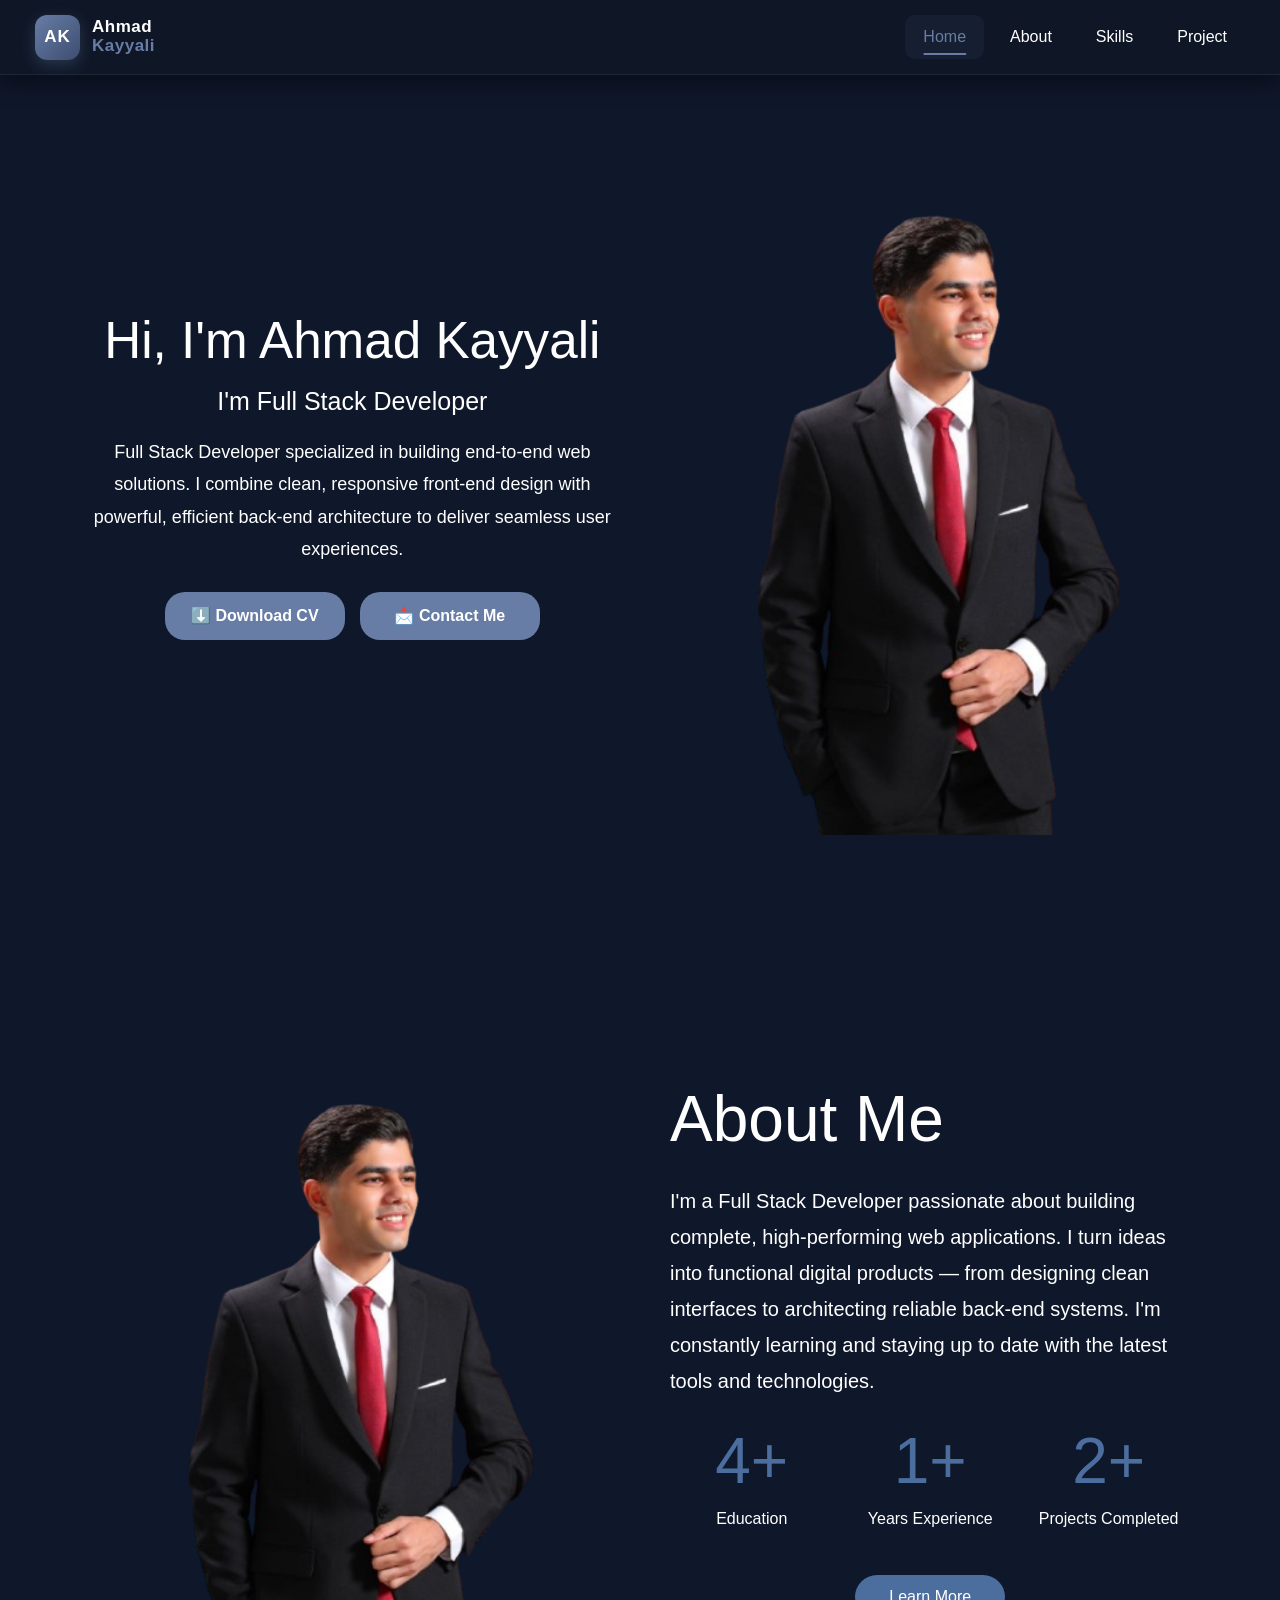
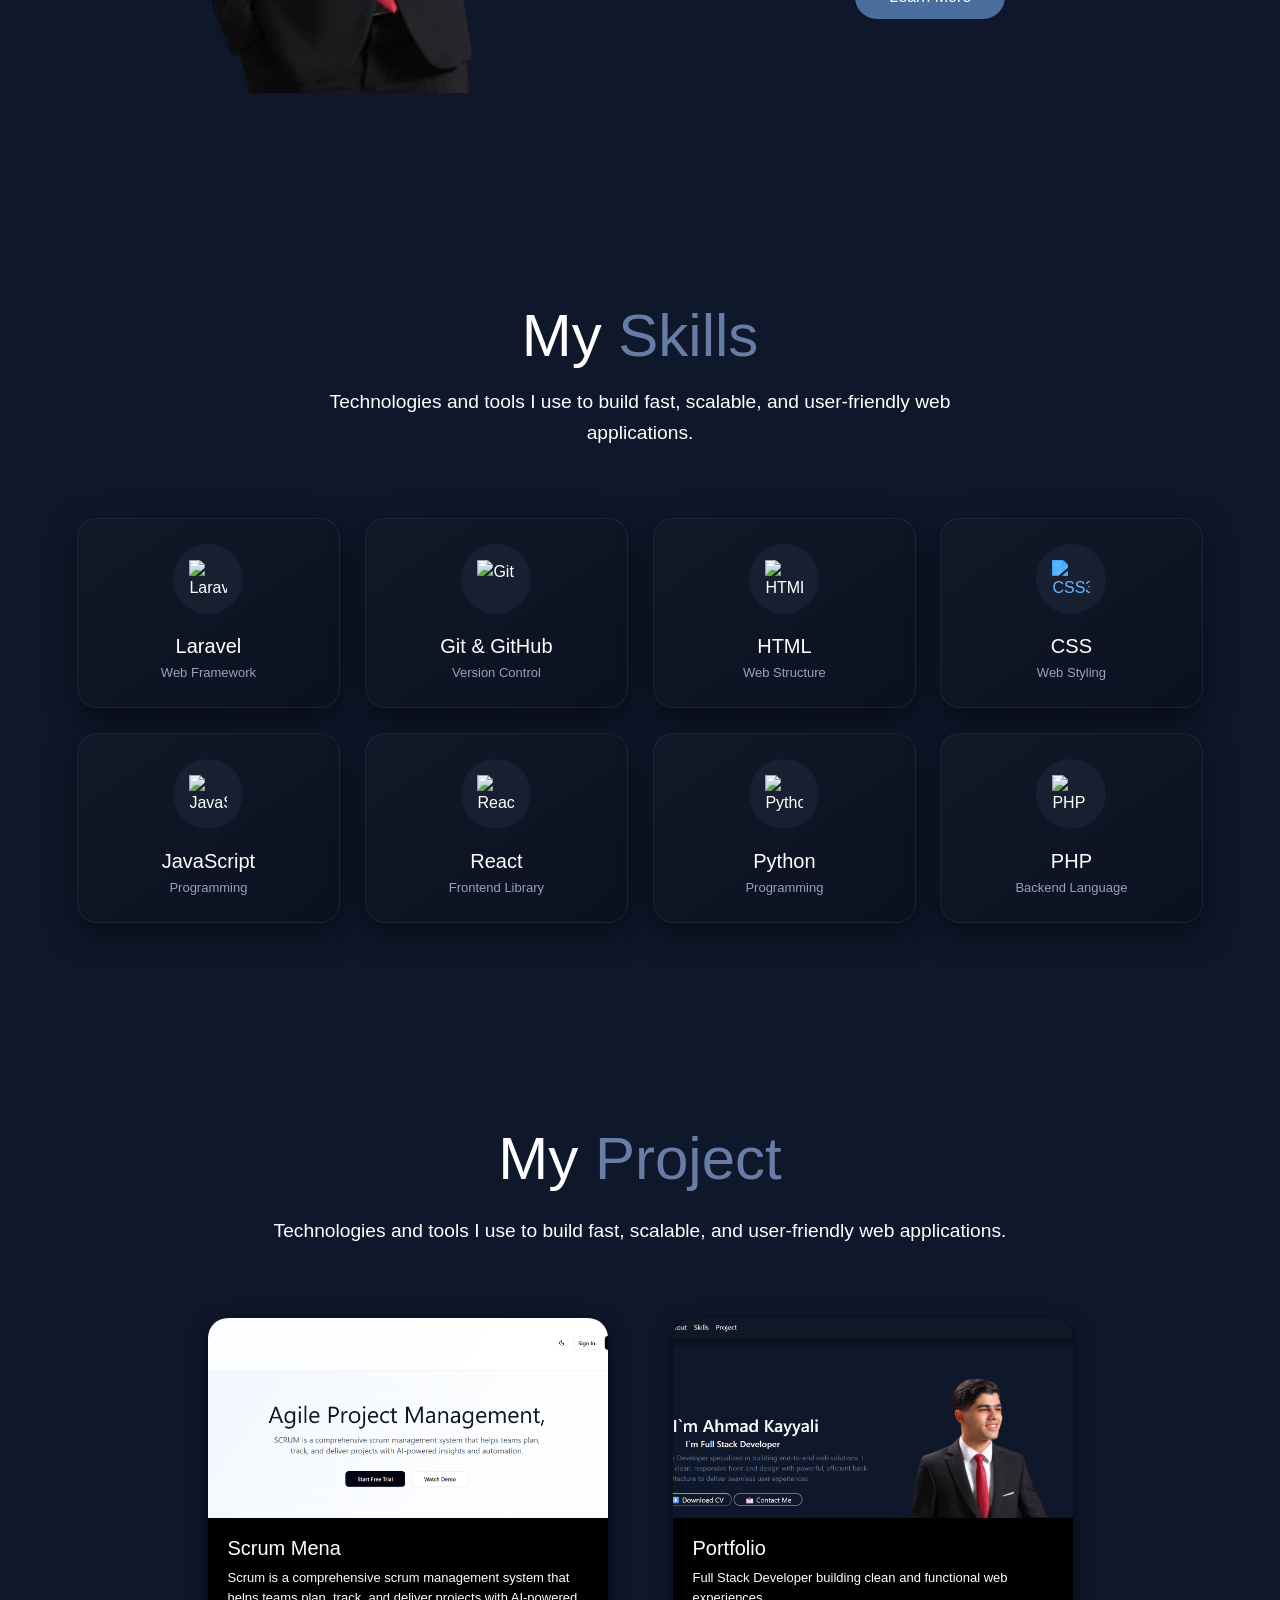
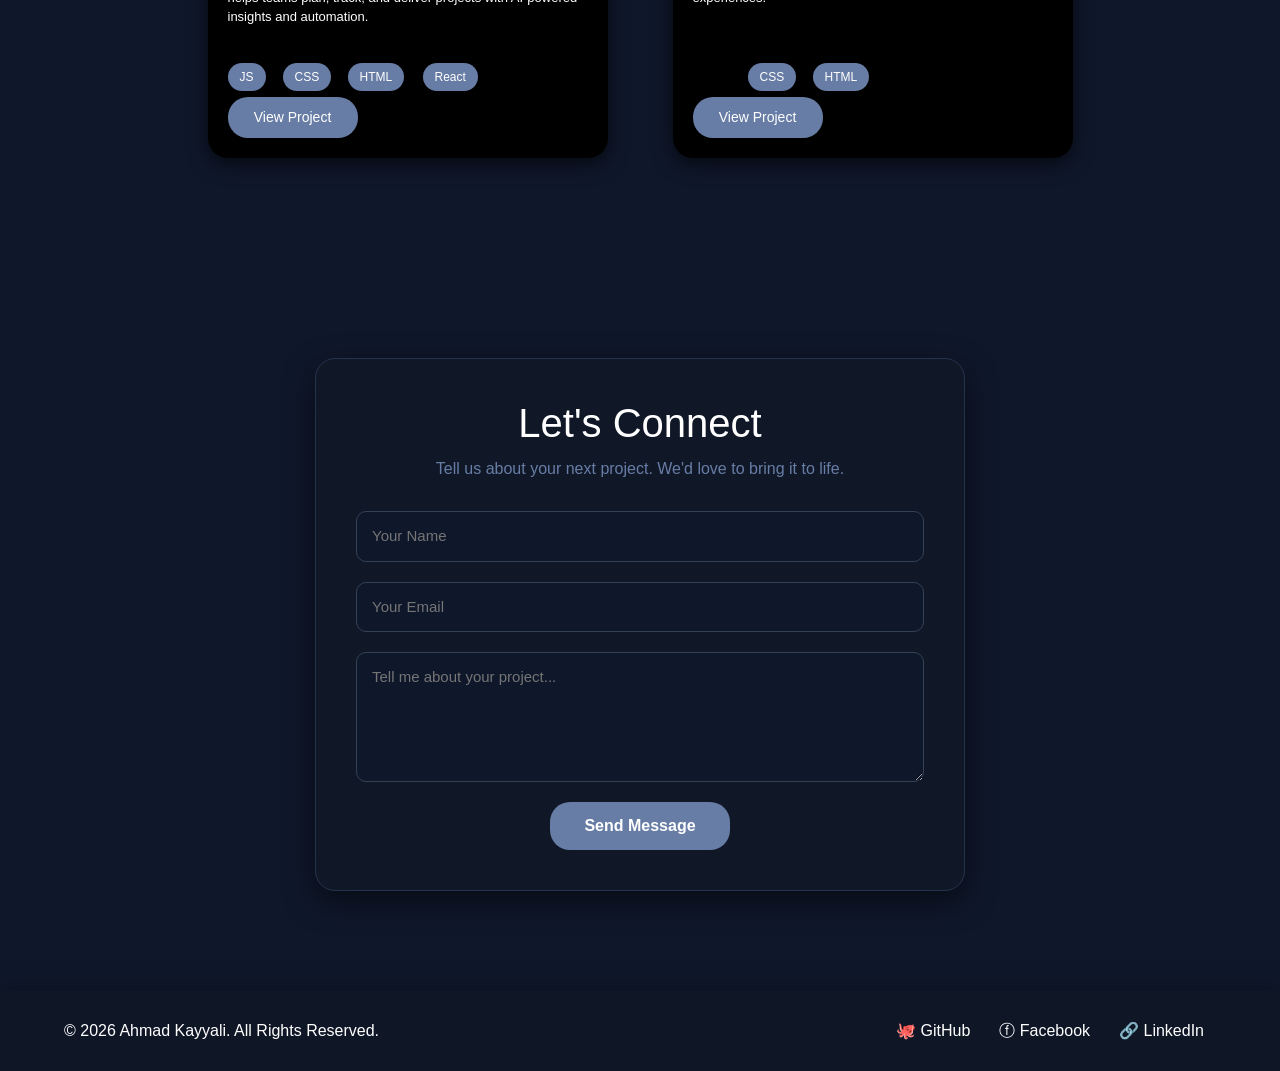
==== commit 3f903d12: "update portfolio" ====
--- a/Portfolio/index.html
+++ b/Portfolio/index.html
@@ -4,238 +4,570 @@
 <head>
     <meta charset="UTF-8">
     <meta name="viewport" content="width=device-width, initial-scale=1.0">
-    <title>Document</title>
+
+    <title>Ahmad Kayyali | Full Stack Developer</title>
+
     <link href="https://cdn.jsdelivr.net/npm/bootstrap@5.0.2/dist/css/bootstrap.min.css" rel="stylesheet"
         integrity="sha384-EVSTQN3/azprG1Anm3QDgpJLIm9Nao0Yz1ztcQTwFspd3yD65VohhpuuCOmLASjC" crossorigin="anonymous">
+
     <link rel="stylesheet" href="index.css">
 </head>
 
 <body>
 
 
+    <!-- NAVBAR -->
+
     <nav class="nav">
 
         <!-- Logo -->
         <a href="#home" class="logo">
-            <div class="logo-icon">AK</div>
+
+            <div class="logo-icon">
+                AK
+            </div>
+
             <div class="logo-name">
                 <span>Ahmad</span>
                 <span>Kayyali</span>
             </div>
+
         </a>
+
 
         <!-- Navigation -->
         <div class="action-btn">
-            <a class="nav-link active" href="#home">Home</a>
-            <a class="nav-link" href="#about">About</a>
-            <a class="nav-link" href="#skill">Skills</a>
-            <a class="nav-link" href="#project">Project</a>
+
+            <a class="nav-link active" href="#home">
+                Home
+            </a>
+
+            <a class="nav-link" href="#about">
+                About
+            </a>
+
+            <a class="nav-link" href="#skill">
+                Skills
+            </a>
+
+            <a class="nav-link" href="#project">
+                Project
+            </a>
+
         </div>
 
     </nav>
 
-    <!-- home -->
+
+
+    <!-- HOME -->
+
     <div class="section" id="home">
+
         <div class="about-me">
-            <h1 style="color: white;">Hi, I`m Ahmad Kayyali</h1>
-            <h5 style="color: white;">I`m Full Stack Developer</h5>
-            <p style="margin-left:120px ; color: white;">Full Stack Developer specialized in building end-to-end web
-                solutions. I combine clean, responsive front-end design with powerful, efficient back-end architecture
-                to deliver seamless user experiences</p>
+
+            <h1>
+                Hi, I'm Ahmad Kayyali
+            </h1>
+
+            <h5>
+                I'm Full Stack Developer
+            </h5>
+
+            <p>
+                Full Stack Developer specialized in building end-to-end
+                web solutions. I combine clean, responsive front-end
+                design with powerful, efficient back-end architecture
+                to deliver seamless user experiences.
+            </p>
+
+
+            <!-- Buttons -->
+
             <div class="btn">
-                <a href="Ahmad_Kayyali_-_Software_engineering.docx"><button class="b-one" style="color: white">⬇️
-                        Download CV</button></a>
-                <a href="#connect"><button class="b-two" style="color: white ;">📩 Contact Me </button></a>
-            </div>
-        </div>
+
+                <a href="Ahmad_Kayyali_-_Software_engineering.docx">
+
+                    <button type="button" class="b-one">
+                        ⬇️ Download CV
+                    </button>
+
+                </a>
+
+
+                <a href="#connect">
+
+                    <button type="button" class="b-two">
+                        📩 Contact Me
+                    </button>
+
+                </a>
+
+            </div>
+
+        </div>
+
+
+        <!-- Home Image -->
+
         <div class="image">
-            <img src="img/img-one-removebg-preview.png" alt="sdasd">
+
+            <img src="img/img-one-removebg-preview.png" alt="Ahmad Kayyali">
+
         </div>
 
     </div>
 
-    <!-- about -->
+
+
+    <!-- ABOUT -->
 
     <div class="section" id="about">
+
+
+        <!-- About Image -->
+
         <div class="image">
-            <img src="img/img-one-removebg-preview.png" alt="asd">
-        </div>
+
+            <img src="img/img-one-removebg-preview.png" alt="Ahmad Kayyali">
+
+        </div>
+
+
+        <!-- About Content -->
+
         <div class="about">
-            <h1 style="color: white;">About Me</h1>
-            <p>I'm a Full Stack Developer passionate about building complete, high-performing web applications. I turn
-                ideas into functional digital products — from designing clean interfaces to architecting reliable
-                back-end systems. I'm constantly learning and staying up to date with the latest tools and technologies.
+
+            <h1>
+                About Me
+            </h1>
+
+            <p>
+                I'm a Full Stack Developer passionate about building
+                complete, high-performing web applications. I turn
+                ideas into functional digital products — from designing
+                clean interfaces to architecting reliable back-end
+                systems. I'm constantly learning and staying up to date
+                with the latest tools and technologies.
             </p>
+
+
+            <!-- Experience -->
+
             <div class="my-experience">
+
                 <div class="edu">
-                    <p>4+</p>
-                    <p>Education</p>
-                </div>
+
+                    <p>
+                        4+
+                    </p>
+
+                    <p>
+                        Education
+                    </p>
+
+                </div>
+
+
                 <div class="exp">
-                    <p>1+</p>
-                    <p>Years Experience</p>
-                </div>
+
+                    <p>
+                        1+
+                    </p>
+
+                    <p>
+                        Years Experience
+                    </p>
+
+                </div>
+
+
                 <div class="pro">
-                    <p>2+</p>
-                    <p>Projects Completed</p>
-                </div>
-            </div>
-            <a href="https://www.linkedin.com/in/ahmed-kayyali-2436a035b/" target="_blank"><button class="le-more">Learn
-                    More</button></a>
+
+                    <p>
+                        2+
+                    </p>
+
+                    <p>
+                        Projects Completed
+                    </p>
+
+                </div>
+
+            </div>
+
+
+            <!-- LinkedIn -->
+
+            <a href="https://www.linkedin.com/in/ahmed-kayyali-2436a035b/" target="_blank" rel="noopener noreferrer">
+
+                <button type="button" class="le-more">
+
+                    Learn More
+
+                </button>
+
+            </a>
 
         </div>
 
     </div>
 
-    <!-- skills -->
-
+
+
+    <!-- SKILLS -->
 
     <div class="skills" id="skill">
 
         <h1 class="skills-title">
             My <span>Skills</span>
         </h1>
+
 
         <p class="skills-description">
             Technologies and tools I use to build fast, scalable,
             and user-friendly web applications.
         </p>
 
+
         <div class="skills-container">
 
+
             <!-- Laravel -->
-            <div class="skill-card">
-                <div class="icon-box">
+
+            <div class="skill-card">
+
+                <div class="icon-box">
+
                     <img src="https://cdn.simpleicons.org/laravel/FF2D20" alt="Laravel">
-                </div>
-                <h4>Laravel</h4>
-                <p>Web Framework</p>
-            </div>
+
+                </div>
+
+                <h4>
+                    Laravel
+                </h4>
+
+                <p>
+                    Web Framework
+                </p>
+
+            </div>
+
+
 
             <!-- Git & GitHub -->
-            <div class="skill-card">
-                <div class="icon-box">
+
+            <div class="skill-card">
+
+                <div class="icon-box">
+
                     <img src="https://cdn.simpleicons.org/git/F05032" alt="Git">
-                </div>
-                <h4>Git & GitHub</h4>
-                <p>Version Control</p>
-            </div>
+
+                </div>
+
+                <h4>
+                    Git & GitHub
+                </h4>
+
+                <p>
+                    Version Control
+                </p>
+
+            </div>
+
+
 
             <!-- HTML -->
-            <div class="skill-card">
-                <div class="icon-box">
+
+            <div class="skill-card">
+
+                <div class="icon-box">
+
                     <img src="https://cdn.simpleicons.org/html5/E34F26" alt="HTML5">
-                </div>
-                <h4>HTML</h4>
-                <p>Web Structure</p>
-            </div>
+
+                </div>
+
+                <h4>
+                    HTML
+                </h4>
+
+                <p>
+                    Web Structure
+                </p>
+
+            </div>
+
+
 
             <!-- CSS -->
-            <div class="skill-card">
-                <div class="icon-box">
+
+            <div class="skill-card">
+
+                <div class="icon-box">
+
                     <img src="https://cdn.jsdelivr.net/npm/simple-icons@v13/icons/css3.svg" alt="CSS3" class="css-icon">
-                </div>
-                <h4>CSS</h4>
-                <p>Web Styling</p>
-            </div>
+
+                </div>
+
+                <h4>
+                    CSS
+                </h4>
+
+                <p>
+                    Web Styling
+                </p>
+
+            </div>
+
+
 
             <!-- JavaScript -->
-            <div class="skill-card">
-                <div class="icon-box">
+
+            <div class="skill-card">
+
+                <div class="icon-box">
+
                     <img src="https://cdn.simpleicons.org/javascript/F7DF1E" alt="JavaScript">
-                </div>
-                <h4>JavaScript</h4>
-                <p>Programming</p>
-            </div>
+
+                </div>
+
+                <h4>
+                    JavaScript
+                </h4>
+
+                <p>
+                    Programming
+                </p>
+
+            </div>
+
+
 
             <!-- React -->
-            <div class="skill-card">
-                <div class="icon-box">
+
+            <div class="skill-card">
+
+                <div class="icon-box">
+
                     <img src="https://cdn.simpleicons.org/react/61DAFB" alt="React">
-                </div>
-                <h4>React</h4>
-                <p>Frontend Library</p>
-            </div>
+
+                </div>
+
+                <h4>
+                    React
+                </h4>
+
+                <p>
+                    Frontend Library
+                </p>
+
+            </div>
+
+
 
             <!-- Python -->
-            <div class="skill-card">
-                <div class="icon-box">
+
+            <div class="skill-card">
+
+                <div class="icon-box">
+
                     <img src="https://cdn.simpleicons.org/python/3776AB" alt="Python">
-                </div>
-                <h4>Python</h4>
-                <p>Programming</p>
-            </div>
+
+                </div>
+
+                <h4>
+                    Python
+                </h4>
+
+                <p>
+                    Programming
+                </p>
+
+            </div>
+
+
 
             <!-- PHP -->
-            <div class="skill-card">
-                <div class="icon-box">
+
+            <div class="skill-card">
+
+                <div class="icon-box">
+
                     <img src="https://cdn.simpleicons.org/php/777BB4" alt="PHP">
-                </div>
-                <h4>PHP</h4>
-                <p>Backend Language</p>
-            </div>
-
-        </div>
+
+                </div>
+
+                <h4>
+                    PHP
+                </h4>
+
+                <p>
+                    Backend Language
+                </p>
+
+            </div>
+
+        </div>
+
     </div>
 
 
 
-    <!-- project  -->
+    <!-- PROJECTS -->
 
     <div class="project" id="project">
-        <h1 style="color: white; text-align: center; font-size: 60px;">My <span style="color:#687da6;">Project</span>
+
+
+        <h1>
+            My <span>Project</span>
         </h1>
-        <p style="text-align: center;color: white; font-size: 20px;">Technologies and tools I use to build fast,
-            scalable,
-            and user-friendly web applications.</p>
+
+
+        <p>
+            Technologies and tools I use to build fast, scalable,
+            and user-friendly web applications.
+        </p>
+
+
         <div class="card-project">
 
+
+            <!-- Scrum Mena -->
+
             <div class="pro-one">
-                <img src="img/scrumMena.png" alt="scrum">
-                <p class="name-pro">scrum Mena</p>
-                <p class="des-pro">CRUM is a comprehensive scrum management system that helps teams plan, track, and
-                    deliver
-                    projects with AI-powered insights and automation.</p>
-                <button class="tec-one">JS</button>
-                <button class="tec-two">CSS</button>
-                <button class="tec-three">HTML</button>
-                <button class="tec-four">React</button>
-                <a href="https://github.com/ittsmoa/Scrum-Project-Management--System.git" target="_blank"><button class="view-pro">view
-                        Project</button></a>
-            </div>
+
+                <img src="img/scrumMena.png" alt="Scrum Mena Project">
+
+
+                <p class="name-pro">
+                    Scrum Mena
+                </p>
+
+
+                <p class="des-pro">
+                    Scrum is a comprehensive scrum management system
+                    that helps teams plan, track, and deliver projects
+                    with AI-powered insights and automation.
+                </p>
+
+
+                <button type="button" class="tec-one">
+
+                    JS
+
+                </button>
+
+
+                <button type="button" class="tec-two">
+
+                    CSS
+
+                </button>
+
+
+                <button type="button" class="tec-three">
+
+                    HTML
+
+                </button>
+
+
+                <button type="button" class="tec-four">
+
+                    React
+
+                </button>
+
+
+                <a href="https://github.com/ittsmoa/Scrum-Project-Management--System.git" target="_blank"
+                    rel="noopener noreferrer">
+
+                    <button type="button" class="view-pro">
+
+                        View Project
+
+                    </button>
+
+                </a>
+
+            </div>
+
+
+
+            <!-- Portfolio -->
+
             <div class="pro-two">
-                <img src="img/portfolio.png" alt="scrum">
-                <p class="name-pro">Portfolio</p>
-                <p class="des-pro">Full Stack Developer building clean and functional web experiences</p>
-                <button class="tec-two">CSS</button>
-                <button class="tec-three">HTML</button>
-                <a href="https://github.com/Kayyali10/Personal-Portfolio-Website.git" target="_blank"><button class="view-pro">view
-                        Project</button></a>
-            </div>
-            <!-- <div class="pro-one">
-          <img src="img/scrumMena.png" alt="scrum">
-          <p class="name-pro">scrum Mena</p>
-          <p class="des-pro">CRUM is a comprehensive scrum management system that helps teams plan, track, and deliver projects with AI-powered insights and automation.</p>
-          <button class="tec-one">JS</button>
-          <button class="tec-two">CSS</button>
-          <button class="tec-three">HTML</button>
-          <button class="tec-four">React</button>
-        </div> -->
-        </div>
+
+                <img src="img/portfolio.png" alt="Portfolio Project">
+
+
+                <p class="name-pro">
+                    Portfolio
+                </p>
+
+
+                <p class="des-pro">
+                    Full Stack Developer building clean and
+                    functional web experiences.
+                </p>
+
+
+                <button type="button" class="tec-two">
+
+                    CSS
+
+                </button>
+
+
+                <button type="button" class="tec-three">
+
+                    HTML
+
+                </button>
+
+
+                <a href="https://github.com/Kayyali10/Personal-Portfolio-Website.git" target="_blank"
+                    rel="noopener noreferrer">
+
+                    <button type="button" class="view-pro">
+
+                        View Project
+
+                    </button>
+
+                </a>
+
+            </div>
+
+        </div>
+
     </div>
-    <!-- connect me  -->
+
+
+
+    <!--CONTACT -->
+
     <form action="" id="connect">
-        <h1>Let's Connect</h1>
+
+        <h1>
+            Let's Connect
+        </h1>
+
+
         <p>
             Tell us about your next project.
             We'd love to bring it to life.
         </p>
 
-        <input type="text" placeholder="Your Name">
-
-        <input type="email" placeholder="Your Email">
-
-        <textarea placeholder="Tell me about your project..."></textarea>
+
+        <input type="text" placeholder="Your Name" aria-label="Your Name">
+
+
+        <input type="email" placeholder="Your Email" aria-label="Your Email">
+
+
+        <textarea placeholder="Tell me about your project..." aria-label="Your Project"></textarea>
+
 
         <button type="submit">
             Send Message
@@ -243,17 +575,56 @@
 
     </form>
 
+
+
+    <!-- FOOTER -->
+
     <div class="footer">
-        <div class="c-right">© 2026 Ahmad Kayyali. All Rights Reserved.</div>
+
+
+        <div class="c-right">
+
+            © 2026 Ahmad Kayyali.
+            All Rights Reserved.
+
+        </div>
+
+
         <div class="links">
-            <a class="nav-link " href="https://github.com/dashboard" target="_blank" style="color: white;">🐙
-                GitHub</a>
-            <a class="nav-link " href="https://www.facebook.com/" target="_blank" style="color: white;">ⓕ
-                Facebook</a>
-            <a class="nav-link " href="https://www.linkedin.com/in/ahmed-kayyali-2436a035b/ " target="_blank"
-                style="color: white;">🔗 LinkedIn</a>
-        </div>
+
+
+            <!-- GitHub -->
+
+            <a class="nav-link" href="https://github.com/dashboard" target="_blank" rel="noopener noreferrer">
+
+                🐙 GitHub
+
+            </a>
+
+
+            <!-- Facebook -->
+
+            <a class="nav-link" href="https://www.facebook.com/" target="_blank" rel="noopener noreferrer">
+
+                ⓕ Facebook
+
+            </a>
+
+
+            <!-- LinkedIn -->
+
+            <a class="nav-link" href="https://www.linkedin.com/in/ahmed-kayyali-2436a035b/" target="_blank"
+                rel="noopener noreferrer">
+
+                🔗 LinkedIn
+
+            </a>
+
+        </div>
+
     </div>
+
+
 </body>
 
 </html>
--- a/Portfolio/index.css
+++ b/Portfolio/index.css
@@ -1,1094 +1,1562 @@
-    body {
-        background: #0F172A;
-        height: 520vh;
-    }
-
-    /*  NAVBAR*/
+
+/* 
+   GLOBAL
+ */
+
+* {
+    margin: 0;
+    padding: 0;
+    box-sizing: border-box;
+}
+
+html {
+    scroll-behavior: smooth;
+    overflow-x: hidden;
+}
+
+body {
+    background: #0F172A;
+    color: white;
+    font-family: Arial, sans-serif;
+    overflow-x: hidden;
+}
+
+img {
+    max-width: 100%;
+    display: block;
+}
+
+a {
+    text-decoration: none;
+}
+
+
+/* 
+   NAVBAR
+ */
+
+.nav {
+    width: 100%;
+    height: 75px;
+
+    background: rgba(16, 24, 40, 0.95);
+    backdrop-filter: blur(10px);
+
+    box-shadow: 0 6px 25px rgba(0, 0, 0, 0.5);
+
+    position: fixed;
+    top: 0;
+    left: 0;
+
+    z-index: 9999;
+
+    display: flex;
+    align-items: center;
+    justify-content: space-between;
+
+    padding: 0 35px;
+
+    border-bottom: 1px solid rgba(104, 125, 166, 0.15);
+}
+
+
+/* Logo */
+
+.nav .logo {
+    display: flex;
+    align-items: center;
+
+    gap: 12px;
+
+    color: white;
+
+    transition: 0.3s ease;
+}
+
+.logo-icon {
+    width: 45px;
+    height: 45px;
+
+    display: flex;
+    align-items: center;
+    justify-content: center;
+
+    border-radius: 12px;
+
+    background: linear-gradient(135deg, #687da6, #3d4d70);
+
+    color: white;
+
+    font-size: 17px;
+    font-weight: bold;
+
+    letter-spacing: 1px;
+
+    box-shadow: 0 5px 15px rgba(104, 125, 166, 0.3);
+
+    transition: 0.4s ease;
+}
+
+.logo-name {
+    display: flex;
+    flex-direction: column;
+
+    line-height: 1.1;
+
+    font-size: 17px;
+    font-weight: 600;
+
+    letter-spacing: 0.5px;
+}
+
+.logo-name span:last-child {
+    color: #687da6;
+}
+
+.logo:hover .logo-icon {
+    transform: rotate(-8deg) scale(1.08);
+}
+
+.logo:hover {
+    transform: translateY(-2px);
+}
+
+
+/* Navigation */
+
+.nav .action-btn {
+    display: flex;
+    align-items: center;
+
+    gap: 8px;
+}
+
+.nav .nav-link {
+    position: relative;
+
+    color: white;
+
+    text-decoration: none;
+
+    padding: 10px 18px;
+
+    font-size: 16px;
+
+    border-radius: 10px;
+
+    transition: 0.3s ease;
+}
+
+.nav .nav-link:hover {
+    color: #687da6;
+    background: rgba(104, 125, 166, 0.08);
+}
+
+.nav .nav-link::after {
+    content: "";
+
+    position: absolute;
+
+    left: 50%;
+    bottom: 4px;
+
+    width: 0;
+    height: 2px;
+
+    background: #687da6;
+
+    border-radius: 10px;
+
+    transform: translateX(-50%);
+
+    transition: 0.3s ease;
+}
+
+.nav .nav-link:hover::after {
+    width: 55%;
+}
+
+.nav .nav-link.active {
+    color: #687da6;
+    background: rgba(104, 125, 166, 0.08);
+}
+
+.nav .nav-link.active::after {
+    width: 55%;
+}
+
+
+/* 
+   HOME
+ */
+
+#home {
+    width: 100%;
+    min-height: 100vh;
+
+    display: grid;
+    grid-template-columns: 1fr 1fr;
+
+    align-items: center;
+
+    gap: 50px;
+
+    padding: 110px 7% 60px;
+}
+
+
+/* Home text */
+
+#home .about-me {
+    width: 100%;
+
+    display: flex;
+    flex-direction: column;
+
+    align-items: center;
+    justify-content: center;
+
+    text-align: center;
+}
+
+#home .about-me h1 {
+    color: white;
+
+    font-size: clamp(32px, 4vw, 55px);
+
+    margin-bottom: 15px;
+}
+
+#home .about-me h5 {
+    color: white;
+
+    font-size: clamp(18px, 2vw, 25px);
+
+    margin-bottom: 20px;
+}
+
+#home .about-me p {
+    width: 100%;
+    max-width: 650px;
+
+    color: white;
+
+    margin: 0 auto 25px;
+
+    font-size: clamp(15px, 1.5vw, 18px);
+
+    line-height: 1.8;
+}
+
+
+/* Home buttons */
+
+#home .about-me .btn {
+    width: 100%;
+
+    display: flex;
+    justify-content: center;
+    align-items: center;
+
+    gap: 15px;
+
+    padding: 0;
+
+    background: transparent;
+}
+
+#home .about-me .btn a {
+    display: block;
+}
+
+#home .about-me .btn button {
+    width: 180px;
+
+    padding: 12px 20px;
+
+    border: none;
+    border-radius: 20px;
+
+    color: white;
+
+    font-size: 16px;
+    font-weight: bold;
+
+    cursor: pointer;
+
+    transition: 0.3s ease;
+}
+
+.b-one {
+    background-color: #687da6;
+}
+
+.b-two {
+    background-color: #687da6;
+}
+
+.b-one:hover,
+.b-two:hover {
+    transform: scale(1.05);
+
+    background-color: #4b6e9f;
+}
+
+
+/* Home image */
+
+#home .image {
+    width: 100%;
+    max-width: 550px;
+
+    margin: auto;
+}
+
+#home .image img {
+    width: 100%;
+    height: auto;
+
+    object-fit: contain;
+}
+
+
+/* 
+   ABOUT
+ */
+
+#about {
+    width: 100%;
+    min-height: 100vh;
+
+    display: grid;
+    grid-template-columns: 1fr 1fr;
+
+    align-items: center;
+
+    gap: 60px;
+
+    padding: 100px 7%;
+}
+
+
+/* About image */
+
+#about .image {
+    width: 100%;
+    max-width: 500px;
+
+    margin: auto;
+}
+
+#about .image img {
+    width: 100%;
+    height: auto;
+
+    object-fit: contain;
+}
+
+
+/* About content */
+
+#about .about {
+    width: 100%;
+}
+
+#about .about h1 {
+    color: white;
+
+    font-size: clamp(40px, 5vw, 70px);
+
+    margin-bottom: 25px;
+}
+
+#about .about > p {
+    color: white;
+
+    font-size: clamp(15px, 1.6vw, 20px);
+
+    line-height: 1.8;
+
+    margin-bottom: 30px;
+}
+
+
+/* Experience */
+
+#about .my-experience {
+    width: 100%;
+
+    display: grid;
+
+    grid-template-columns: repeat(3, 1fr);
+
+    gap: 15px;
+
+    margin: 30px 0;
+}
+
+#about .my-experience > div {
+    text-align: center;
+}
+
+#about .my-experience p {
+    color: white;
+}
+
+#about .my-experience p:first-child {
+    font-size: clamp(45px, 5vw, 75px);
+
+    color: #4b6e9f;
+
+    line-height: 1;
+}
+
+#about .my-experience p:nth-child(2) {
+    font-size: clamp(12px, 1.3vw, 16px);
+
+    margin-top: 8px;
+
+    line-height: 1.3;
+}
+
+
+/* Learn More */
+
+.le-more {
+    display: block;
+
+    width: 150px;
+
+    margin: 25px auto 0;
+
+    padding: 10px 20px;
+
+    color: white;
+
+    background-color: #4b6e9f;
+
+    border: none;
+
+    border-radius: 40px;
+
+    transition: 0.3s ease;
+}
+
+.le-more:hover {
+    transform: scale(1.05);
+}
+
+
+/* 
+   SKILLS
+ */
+
+.skills {
+    width: 100%;
+    max-width: 1400px;
+
+    margin: auto;
+
+    padding: 100px 6%;
+}
+
+.skills-title {
+    color: white;
+
+    text-align: center;
+
+    font-size: clamp(40px, 5vw, 60px);
+
+    margin-bottom: 15px;
+}
+
+.skills-title span {
+    color: #687da6;
+}
+
+.skills-description {
+    width: 100%;
+    max-width: 700px;
+
+    margin: auto;
+
+    text-align: center;
+
+    color: white;
+
+    font-size: clamp(15px, 1.5vw, 20px);
+
+    line-height: 1.6;
+}
+
+
+/* Skills cards */
+
+.skills-container {
+    width: 100%;
+    max-width: 1200px;
+
+    margin: 70px auto 0;
+
+    display: grid;
+
+    grid-template-columns: repeat(4, 1fr);
+
+    gap: 25px;
+}
+
+.skill-card {
+    width: 100%;
+    min-height: 190px;
+
+    color: white;
+
+    background: linear-gradient(145deg, #111827, #0b1120);
+
+    border-radius: 20px;
+
+    display: flex;
+    flex-direction: column;
+
+    align-items: center;
+    justify-content: center;
+
+    border: 1px solid rgba(104, 125, 166, 0.15);
+
+    box-shadow: 0 10px 30px rgba(0, 0, 0, 0.5);
+
+    overflow: hidden;
+
+    transition: 0.4s ease;
+
+    opacity: 0;
+
+    transform: translateY(40px);
+
+    animation: skillAppear 0.8s ease forwards;
+}
+
+.skill-card:nth-child(1) {
+    animation-delay: 0.1s;
+}
+
+.skill-card:nth-child(2) {
+    animation-delay: 0.2s;
+}
+
+.skill-card:nth-child(3) {
+    animation-delay: 0.3s;
+}
+
+.skill-card:nth-child(4) {
+    animation-delay: 0.4s;
+}
+
+.skill-card:nth-child(5) {
+    animation-delay: 0.5s;
+}
+
+.skill-card:nth-child(6) {
+    animation-delay: 0.6s;
+}
+
+.skill-card:nth-child(7) {
+    animation-delay: 0.7s;
+}
+
+.skill-card:nth-child(8) {
+    animation-delay: 0.8s;
+}
+
+@keyframes skillAppear {
+    0% {
+        opacity: 0;
+        transform: translateY(40px) scale(0.9);
+    }
+
+    100% {
+        opacity: 1;
+        transform: translateY(0) scale(1);
+    }
+}
+
+.skill-card:hover {
+    transform: translateY(-10px) scale(1.03);
+
+    border-color: #687da6;
+
+    box-shadow:
+        0 15px 35px rgba(0, 0, 0, 0.7),
+        0 0 25px rgba(104, 125, 166, 0.25);
+}
+
+
+/* Skill icon */
+
+.icon-box {
+    width: 70px;
+    height: 70px;
+
+    border-radius: 50%;
+
+    display: flex;
+    align-items: center;
+    justify-content: center;
+
+    background: rgba(104, 125, 166, 0.1);
+
+    margin-bottom: 15px;
+
+    transition: 0.4s ease;
+}
+
+.icon-box img {
+    width: 38px;
+    height: 38px;
+}
+
+.skill-card h4 {
+    margin: 5px 0;
+
+    font-size: 20px;
+
+    color: white;
+}
+
+.skill-card p {
+    margin: 0;
+
+    font-size: 13px;
+
+    color: #94a3b8;
+}
+
+.css-icon {
+    filter: invert(30%) sepia(80%) saturate(2000%) hue-rotate(180deg);
+}
+
+
+/* 
+   PROJECTS
+ */
+
+.project {
+    width: 100%;
+    max-width: 1400px;
+
+    margin: auto;
+
+    padding: 100px 6%;
+}
+
+.project > h1 {
+    color: white;
+
+    text-align: center;
+
+    font-size: clamp(40px, 5vw, 60px);
+
+    margin-bottom: 20px;
+}
+
+.project > h1 span {
+    color: #687da6;
+}
+
+.project > p {
+    width: 100%;
+    max-width: 800px;
+
+    margin: auto;
+
+    text-align: center;
+
+    color: white;
+
+    font-size: clamp(15px, 1.5vw, 20px);
+
+    line-height: 1.7;
+}
+
+
+/* Project cards container */
+
+.card-project {
+    width: 100%;
+    max-width: 900px;
+
+    margin: 70px auto 0;
+
+    display: grid;
+
+    grid-template-columns: repeat(2, 1fr);
+
+    gap: 30px;
+}
+
+
+/* Project card */
+
+.card-project > div {
+    position: relative;
+
+    width: 100%;
+    max-width: 400px;
+
+    height: 440px;
+
+    margin: auto;
+
+    padding: 20px;
+
+    color: white;
+
+    background-color: black;
+
+    border-radius: 20px;
+
+    box-shadow: 0 6px 20px rgba(0, 0, 0, 0.6);
+
+    overflow: hidden;
+
+    transition: 0.4s ease;
+}
+
+.card-project > div:hover {
+    transform: translateY(-8px);
+}
+
+
+/* Project image */
+
+.card-project > div img {
+    width: 100%;
+    height: 200px;
+
+    position: absolute;
+
+    top: 0;
+    left: 0;
+
+    object-fit: cover;
+
+    border-radius: 10px 10px 0 0;
+}
+
+
+/* Project name */
+
+.card-project > div .name-pro {
+    position: absolute;
+
+    top: 215px;
+    left: 20px;
+
+    font-size: 20px;
+
+    margin: 0;
+}
+
+
+/* Project description */
+
+.card-project > div .des-pro {
+    position: absolute;
+
+    top: 250px;
+    left: 20px;
+    right: 20px;
+
+    font-size: 13px;
+
+    line-height: 1.5;
+
+    margin: 0;
+}
+
+
+/* Technology buttons */
+
+.card-project > div .tec-one,
+.card-project > div .tec-two,
+.card-project > div .tec-three,
+.card-project > div .tec-four {
+    position: absolute;
+
+    top: 345px;
+
+    height: 28px;
+
+    padding: 0 12px;
+
+    background-color: #687da6;
+
+    color: white;
+
+    border: none;
+
+    border-radius: 15px;
+
+    font-size: 12px;
+}
+
+.card-project > div .tec-one {
+    left: 20px;
+}
+
+.card-project > div .tec-two {
+    left: 75px;
+}
+
+.card-project > div .tec-three {
+    left: 140px;
+}
+
+.card-project > div .tec-four {
+    left: 215px;
+}
+
+
+/* View Project */
+
+.view-pro {
+    width: 130px;
+
+    position: absolute;
+
+    left: 20px;
+    bottom: 20px;
+
+    padding: 10px;
+
+    background-color: #687da6;
+
+    color: white;
+
+    border: none;
+
+    border-radius: 20px;
+
+    font-size: 14px;
+
+    transition: 0.3s ease;
+}
+
+.view-pro:hover {
+    background-color: #4b6e9f;
+
+    transform: scale(1.05);
+}
+
+
+/* 
+   CONTACT
+ */
+
+#connect {
+    width: calc(100% - 40px);
+    max-width: 650px;
+
+    margin: 100px auto;
+
+    padding: 40px;
+
+    display: flex;
+    flex-direction: column;
+
+    background-color: #101828;
+
+    border: 1px solid #24334d;
+
+    border-radius: 20px;
+
+    box-shadow: 0 10px 30px rgba(0, 0, 0, 0.5);
+}
+
+#connect h1 {
+    color: white;
+
+    text-align: center;
+
+    font-size: clamp(32px, 5vw, 40px);
+
+    margin-bottom: 10px;
+}
+
+#connect p {
+    color: #687da6;
+
+    text-align: center;
+
+    font-size: 16px;
+
+    margin-bottom: 30px;
+}
+
+#connect input,
+#connect textarea {
+    width: 100%;
+
+    padding: 13px 15px;
+
+    margin-bottom: 20px;
+
+    background-color: #0F172A;
+
+    color: white;
+
+    border: 1px solid #334155;
+
+    border-radius: 10px;
+
+    outline: none;
+
+    font-size: 15px;
+}
+
+#connect textarea {
+    height: 130px;
+
+    resize: vertical;
+}
+
+#connect input:focus,
+#connect textarea:focus {
+    border-color: #687da6;
+
+    box-shadow: 0 0 8px rgba(104, 125, 166, 0.3);
+}
+
+#connect button {
+    width: 180px;
+
+    align-self: center;
+
+    padding: 12px 20px;
+
+    background-color: #687da6;
+
+    color: white;
+
+    border: none;
+
+    border-radius: 20px;
+
+    font-size: 16px;
+
+    font-weight: bold;
+
+    transition: 0.3s ease;
+}
+
+#connect button:hover {
+    background-color: #4b6e9f;
+
+    transform: scale(1.05);
+}
+
+
+/* 
+   FOOTER
+ */
+
+.footer {
+    width: 100%;
+
+    min-height: 75px;
+
+    padding: 20px 5%;
+
+    background: rgba(16, 24, 40, 0.95);
+
+    backdrop-filter: blur(10px);
+
+    box-shadow: 0 6px 25px rgba(0, 0, 0, 0.5);
+
+    display: flex;
+
+    align-items: center;
+
+    justify-content: space-between;
+
+    gap: 20px;
+}
+
+.footer .c-right {
+    color: white;
+
+    text-align: center;
+}
+
+.footer .links {
+    display: flex;
+
+    align-items: center;
+
+    justify-content: center;
+
+    gap: 5px;
+
+    margin-left: 0;
+}
+
+.footer .links .nav-link {
+    color: white;
+
+    padding: 8px 12px;
+
+    white-space: nowrap;
+}
+
+
+/* 
+   TABLET
+ */
+
+@media (max-width: 992px) {
+
     .nav {
-        height: 75px;
-        background: rgba(16, 24, 40, 0.95);
-        backdrop-filter: blur(10px);
-        box-shadow: 0 6px 25px rgba(0, 0, 0, 0.5);
-        position: fixed;
+        padding: 0 25px;
+    }
+
+    /* Home */
+
+    #home {
+        gap: 30px;
+
+        padding-left: 5%;
+        padding-right: 5%;
+    }
+
+    #home .about-me h1 {
+        font-size: 36px;
+    }
+
+    #home .about-me p {
+        font-size: 15px;
+    }
+
+
+    /* About */
+
+    #about {
+        gap: 30px;
+
+        padding-left: 5%;
+        padding-right: 5%;
+    }
+
+    #about .about h1 {
+        font-size: 50px;
+    }
+
+    #about .about > p {
+        font-size: 17px;
+    }
+
+
+    /* Skills */
+
+    .skills {
+        padding-left: 5%;
+        padding-right: 5%;
+    }
+
+    .skills-container {
+        grid-template-columns: repeat(2, 1fr);
+
+        gap: 20px;
+    }
+
+
+    /* Projects */
+
+    .project {
+        padding-left: 5%;
+        padding-right: 5%;
+    }
+
+    .card-project {
+        grid-template-columns: repeat(2, minmax(260px, 1fr));
+
+        gap: 25px;
+    }
+
+
+    /* Footer */
+
+    .footer {
+        padding-left: 25px;
+        padding-right: 25px;
+    }
+}
+
+
+/* 
+   MOBILE
+ */
+
+@media (max-width: 768px) {
+
+    /* Navbar */
+
+    .nav {
+        height: 65px;
+
+        padding: 0 15px;
+    }
+
+    .logo-name {
+        display: none;
+    }
+
+    .logo-icon {
+        width: 40px;
+        height: 40px;
+
+        font-size: 15px;
+    }
+
+    .nav .action-btn {
+        gap: 0;
+    }
+
+    .nav .nav-link {
+        padding: 8px 7px;
+
+        font-size: 13px;
+    }
+
+
+    /* Home */
+
+    #home {
+        min-height: auto;
+
+        grid-template-columns: 1fr;
+
+        padding: 100px 20px 60px;
+
+        gap: 40px;
+    }
+
+    #home .about-me {
+        order: 1;
+    }
+
+    #home .image {
+        order: 2;
+
+        max-width: 400px;
+    }
+
+    #home .about-me h1 {
+        font-size: 30px;
+    }
+
+    #home .about-me h5 {
+        font-size: 18px;
+    }
+
+    #home .about-me p {
+        font-size: 15px;
+
+        line-height: 1.7;
+    }
+
+    #home .about-me .btn {
+        flex-direction: column;
+
+        gap: 12px;
+    }
+
+    #home .about-me .btn button {
+        width: 200px;
+    }
+
+
+    /* About */
+
+    #about {
+        min-height: auto;
+
+        grid-template-columns: 1fr;
+
+        padding: 70px 20px;
+
+        gap: 40px;
+    }
+
+    #about .image {
+        order: 1;
+
+        max-width: 400px;
+    }
+
+    #about .about {
+        order: 2;
+
+        text-align: center;
+    }
+
+    #about .about h1 {
+        font-size: 42px;
+    }
+
+    #about .about > p {
+        font-size: 16px;
+
+        line-height: 1.7;
+    }
+
+    #about .my-experience {
+        grid-template-columns: repeat(3, 1fr);
+
+        gap: 5px;
+    }
+
+    #about .my-experience p:first-child {
+        font-size: 45px;
+    }
+
+    #about .my-experience p:nth-child(2) {
+        font-size: 12px;
+    }
+
+
+    /* Skills */
+
+    .skills {
+        padding: 70px 20px;
+    }
+
+    .skills-title {
+        font-size: 42px;
+    }
+
+    .skills-description {
+        font-size: 15px;
+    }
+
+    .skills-container {
+        grid-template-columns: 1fr;
+
+        max-width: 500px;
+
+        margin-top: 45px;
+
+        gap: 20px;
+    }
+
+    .skill-card {
+        min-height: 160px;
+    }
+
+
+    /* Projects */
+
+    .project {
+        padding: 70px 20px;
+    }
+
+    .project > h1 {
+        font-size: 42px;
+    }
+
+    .project > p {
+        font-size: 15px;
+    }
+
+    .card-project {
+        grid-template-columns: 1fr;
+
+        max-width: 420px;
+
+        margin-top: 45px;
+
+        gap: 25px;
+    }
+
+    .card-project > div {
+        max-width: 100%;
+    }
+
+
+    /* Contact */
+
+    #connect {
+        width: calc(100% - 30px);
+
+        margin: 70px auto;
+
+        padding: 25px 20px;
+    }
+
+    #connect h1 {
+        font-size: 32px;
+    }
+
+
+    /* Footer */
+
+    .footer {
+        flex-direction: column;
+
+        justify-content: center;
+
+        padding: 25px 15px;
+
+        gap: 15px;
+    }
+
+    .footer .c-right {
+        font-size: 13px;
+    }
+
+    .footer .links {
         width: 100%;
-        top: 0;
-        left: 0;
-        z-index: 9999;
-        display: flex;
-        align-items: center;
-        justify-content: space-between;
-        padding: 0 35px;
-        box-sizing: border-box;
-        border-bottom: 1px solid rgba(104, 125, 166, 0.15);
-    }
-
-
-    /* LOGO*/
-
-    .nav .logo {
-        display: flex;
-        align-items: center;
-        gap: 12px;
-        text-decoration: none;
-        color: white;
-        transition: 0.3s ease;
-    }
-
-
-    /* Logo Icon */
+
+        flex-wrap: wrap;
+    }
+
+    .footer .links .nav-link {
+        font-size: 13px;
+
+        padding: 6px 8px;
+    }
+}
+
+
+/* 
+   SMALL MOBILE
+ */
+
+@media (max-width: 480px) {
+
+    /* Navbar */
+
+    .nav {
+        padding: 0 10px;
+    }
+
+    .nav .nav-link {
+        padding: 7px 5px;
+
+        font-size: 11px;
+    }
+
+
+    /* Home */
+
+    #home {
+        padding: 90px 15px 50px;
+    }
+
+    #home .about-me h1 {
+        font-size: 27px;
+    }
+
+    #home .about-me h5 {
+        font-size: 16px;
+    }
+
+    #home .about-me p {
+        font-size: 14px;
+    }
+
+    #home .about-me .btn button {
+        width: 100%;
+
+        max-width: 220px;
+    }
+
+
+    /* About */
+
+    #about {
+        padding: 60px 15px;
+    }
+
+    #about .about h1 {
+        font-size: 36px;
+    }
+
+    #about .about > p {
+        font-size: 14px;
+    }
+
+    #about .my-experience p:first-child {
+        font-size: 38px;
+    }
+
+    #about .my-experience p:nth-child(2) {
+        font-size: 10px;
+    }
+
+
+    /* Skills */
+
+    .skills {
+        padding: 60px 15px;
+    }
+
+    .skills-title {
+        font-size: 36px;
+    }
+
+    .skills-description {
+        font-size: 14px;
+    }
+
+    .skill-card {
+        min-height: 150px;
+    }
+
+
+    /* Projects */
+
+    .project {
+        padding: 60px 15px;
+    }
+
+    .project > h1 {
+        font-size: 36px;
+    }
+
+    .project > p {
+        font-size: 14px;
+    }
+
+    .card-project {
+        width: 100%;
+    }
+
+    .card-project > div {
+        height: 430px;
+    }
+
+    .card-project > div img {
+        height: 195px;
+    }
+
+    .card-project > div .name-pro {
+        top: 205px;
+    }
+
+    .card-project > div .des-pro {
+        top: 240px;
+
+        font-size: 12px;
+    }
+
+    .card-project > div .tec-one,
+    .card-project > div .tec-two,
+    .card-project > div .tec-three,
+    .card-project > div .tec-four {
+        top: 330px;
+
+        font-size: 11px;
+
+        padding: 0 9px;
+    }
+
+    .card-project > div .tec-one {
+        left: 15px;
+    }
+
+    .card-project > div .tec-two {
+        left: 70px;
+    }
+
+    .card-project > div .tec-three {
+        left: 130px;
+    }
+
+    .card-project > div .tec-four {
+        left: 205px;
+    }
+
+    .view-pro {
+        left: 15px;
+
+        bottom: 15px;
+    }
+
+
+    /* Contact */
+
+    #connect {
+        width: calc(100% - 20px);
+
+        padding: 25px 15px;
+    }
+
+    #connect h1 {
+        font-size: 28px;
+    }
+
+
+    /* Footer */
+
+    .footer .c-right {
+        font-size: 11px;
+    }
+
+    .footer .links .nav-link {
+        font-size: 11px;
+
+        padding: 5px;
+    }
+}
+
+
+/* 
+   EXTRA SMALL
+ */
+
+@media (max-width: 360px) {
+
+    .nav .nav-link {
+        font-size: 10px;
+
+        padding: 6px 3px;
+    }
 
     .logo-icon {
-        width: 45px;
-        height: 45px;
-        display: flex;
-        align-items: center;
-        justify-content: center;
-        border-radius: 12px;
-        background: linear-gradient(135deg, #687da6, #3d4d70);
-        color: white;
-        font-size: 17px;
-        font-weight: bold;
-        letter-spacing: 1px;
-        box-shadow: 0 5px 15px rgba(104, 125, 166, 0.3);
-        transition: 0.4s ease;
-    }
-
-
-    /* Logo name */
-
-    .logo-name {
-        display: flex;
-        flex-direction: column;
-        line-height: 1.1;
-        font-size: 17px;
-        font-weight: 600;
-        letter-spacing: 0.5px;
-    }
-
-
-    .logo-name span:last-child {
-
-        color: #687da6;
-
-    }
-
-
-    /* Logo hover */
-
-    .logo:hover .logo-icon {
-        transform: rotate(-8deg) scale(1.08);
-        box-shadow: 0 0 20px rgba(104, 125, 166, 0.5);
-    }
-
-
-    .logo:hover {
-        transform: translateY(-2px);
-    }
-
-
-    /* NAVIGATION LINKS*/
-
-    .nav .action-btn {
-        display: flex;
-        align-items: center;
-        gap: 8px;
-    }
-
-
-    /* Links */
-
-    .nav .nav-link {
-        position: relative;
-        color: white !important;
-        text-decoration: none;
-        padding: 10px 18px;
-        font-size: 16px;
-        border-radius: 10px;
-        transition: color 0.3s ease, background 0.3s ease;
-    }
-
-
-    /* Hover */
-
-    .nav .nav-link:hover {
-        color: #687da6 !important;
-        background: rgba(104, 125, 166, 0.08);
-    }
-
-
-    /* Animated underline */
-
-    .nav .nav-link::after {
-        content: "";
-        position: absolute;
-        left: 50%;
-        bottom: 4px;
-        width: 0;
-        height: 2px;
-        background: #687da6;
-        border-radius: 10px;
-        transform: translateX(-50%);
-        transition: width 0.3s ease;
-    }
-
-
-    .nav .nav-link:hover::after {
-        width: 55%;
-    }
-
-
-    /* Active link */
-
-    .nav .nav-link.active {
-        color: #687da6 !important;
-        background: rgba(104, 125, 166, 0.08);
-    }
-
-
-    .nav .nav-link.active::after {
-
-        width: 55%;
-
-    }
-
-
-    /* RESPONSIVE*/
-
-    @media (max-width: 700px) {
-
-        .nav {
-
-            padding: 0 15px;
-
-        }
-
-
-        .logo-name {
-
-            display: none;
-
-        }
-
-
-        .nav .action-btn {
-
-            gap: 2px;
-
-        }
-
-
-        .nav .nav-link {
-
-            padding: 9px 10px;
-
-            font-size: 14px;
-
-        }
-
-    }
-
-
-    @media (max-width: 450px) {
-
-        .nav {
-
-            height: 65px;
-
-        }
-
-
-        .logo-icon {
-
-            width: 40px;
-
-            height: 40px;
-
-            font-size: 15px;
-
-        }
-
-
-        .nav .nav-link {
-
-            padding: 7px;
-
-            font-size: 13px;
-
-        }
-
-    }
-
-
-
-    a {
-        transition: 1s;
-    }
-
-    a:hover {
-        transform: scale(1.05);
-    }
-
-
-
-    .section {
-        display: grid;
-        grid-template-columns: repeat(2, 1fr);
-    }
-
-    .section .about-me {
-        display: flex;
-        flex-direction: column;
-        justify-content: center;
-        margin-top: 20px;
-        /* margin-right: 200px; */
-        align-items: center;
-        color: #FAFDFF;
-    }
-
-    .section .about-me .btn .b-one {
-        width: 180px;
-        align-self: center;
-        padding: 12px 20px;
-        background-color: #687da6;
-        color: white;
-        border: none;
-        border-radius: 20px;
-        font-size: 16px;
-        font-weight: bold;
-        cursor: pointer;
-        transition: 0.3s;
-    }
-
-    .section .about-me .btn .b-two {
-        width: 180px;
-        align-self: center;
-        padding: 12px 20px;
-        background-color: #687da6;
-        color: white;
-        border: none;
-        border-radius: 20px;
-        font-size: 16px;
-        font-weight: bold;
-        cursor: pointer;
-        transition: 0.3s;
-    }
-
-    .b-one:hover {
-        background-color: #4b6e9f;
-        transform: scale(1.05);
-    }
-
-    .b-two:hover {
-        transform: scale(1.05);
-    }
-
-    .section .image {
-        width: 75%;
-        height: 550px;
-        overflow: hidden;
-    }
-
-    .section .image img {
-        width: 100%;
-        height: 100%;
-        object-fit: cover;
-        object-position: center top;
-    }
-
-
-    /*  TABLET  */
-    @media (max-width: 992px) {
-        .section {
-            grid-template-columns: 1fr 1fr;
-            padding: 40px 5%;
-            gap: 20px;
-        }
-
-        .section .about-me h1 {
-            font-size: 32px;
-        }
-
-        .section .about-me h5 {
-            font-size: 18px;
-        }
-
-        .section .image {
-            height: 450px;
-        }
-    }
-
-    /* MOBILE  */
-    @media (max-width: 768px) {
-        body {
-            padding-top: 70px;
-            padding-bottom: 70px;
-        }
-
-        .section {
-            grid-template-columns: 1fr;
-            min-height: auto;
-            padding: 40px 20px;
-            gap: 30px;
-        }
-
-
-        .section .about-me {
-            order: 1;
-        }
-
-
-        .section .image {
-            order: 2;
-            width: 80%;
-            height: 350px;
-        }
-
-        .section .about-me h1 {
-            font-size: 28px;
-        }
-
-        .section .about-me h5 {
-            font-size: 17px;
-        }
-
-        .section .about-me p {
-            margin: 15px 0;
-            font-size: 15px;
-        }
-
-        .section .about-me .btn {
-            gap: 10px;
-        }
-    }
-
-    form {
-        width: 90%;
-        max-width: 650px;
-        margin: 100px auto 150px;
-        padding: 40px;
-        display: flex;
-        flex-direction: column;
-        align-items: stretch;
-        background-color: #101828;
-        border: 1px solid #24334d;
-        border-radius: 20px;
-        box-shadow: 0 10px 30px rgba(0, 0, 0, 0.5);
-    }
-
-
-    form h1 {
-        color: white;
-        text-align: center;
-        font-size: 40px;
-        margin-bottom: 10px;
-    }
-
-
-    form p {
-        color: #687da6;
-        text-align: center;
-        font-size: 16px;
-        margin-bottom: 30px;
-    }
-
-
-    form input,
-    form textarea {
-        width: 100%;
-        padding: 13px 15px;
-        margin-bottom: 20px;
-        background-color: #0F172A;
-        color: white;
-        border: 1px solid #334155;
-        border-radius: 10px;
-        outline: none;
-        font-size: 15px;
-        transition: 0.3s;
-    }
-
-
-    form textarea {
-        height: 130px;
-        resize: vertical;
-    }
-
-
-    form input::placeholder,
-    form textarea::placeholder {
-        color: #64748B;
-    }
-
-
-    form input:focus,
-    form textarea:focus {
-        border-color: #687da6;
-        box-shadow: 0 0 8px rgba(104, 125, 166, 0.3);
-    }
-
-
-    form button {
-        width: 180px;
-        align-self: center;
-        padding: 12px 20px;
-        background-color: #687da6;
-        color: white;
-        border: none;
-        border-radius: 20px;
-        font-size: 16px;
-        font-weight: bold;
-        cursor: pointer;
-        transition: 0.3s;
-    }
-
-    form button:hover {
-        background-color: #4b6e9f;
-        transform: scale(1.05);
-    }
-
-    form button:active {
-        transform: scale(0.95);
-    }
-
-
-    /* about  */
-
-    .section {
-        display: grid;
-        grid-template-columns: repeat(2, 1fr);
-    }
-
-    .section .image {
-        width: 75%;
-        height: 550px;
-        overflow: hidden;
-    }
-
-    .section .image img {
-        width: 100%;
-        height: 100%;
-        object-fit: cover;
-        object-position: center top;
-    }
-
-    .section .about {
-        margin-top: 110px;
-    }
-
-    .section .about h1 {
-        font-family: 'Franklin Gothic Medium', 'Arial Narrow', Arial, sans-serif;
-        color: white;
-        font-size: 70px;
-    }
-
-    .section .about p {
-        color: white;
-        font-size: 20px;
-        margin-top: -20px;
-    }
-
-    .section .about .my-experience {
-        margin-top: 30px;
-        display: flex;
-        gap: 10px;
-    }
-
-
-    .section .about .my-experience .edu p {
-        color: white;
-        padding: 10px;
-    }
-
-    .section .about .my-experience .edu p:nth-child(1) {
-        text-align: center;
-        font-size: 80px;
-        color: #4b6e9f;
-
-
-    }
-
-    .section .about .my-experience .edu p:nth-child(2) {
-        text-align: center;
-        font-size: 15px;
-        margin-top: -40px;
-    }
-
-
-    .section .about .my-experience .exp p {
-        color: white;
-        padding: 10px;
-    }
-
-    .section .about .my-experience .exp p:nth-child(1) {
-        text-align: center;
-        font-size: 80px;
-        color: #4b6e9f;
-
-    }
-
-    .section .about .my-experience .exp p:nth-child(2) {
-        text-align: center;
-        font-size: 15px;
-        margin-top: -40px;
-    }
-
-
-    .section .about .my-experience .pro p {
-        color: white;
-        padding: 10px;
-    }
-
-    .section .about .my-experience .pro p:nth-child(1) {
-        text-align: center;
-        font-size: 80px;
-        color: #4b6e9f;
-
-    }
-
-    .section .about .my-experience .pro p:nth-child(2) {
-        text-align: center;
-        font-size: 15px;
-        margin-top: -40px;
-    }
-
-    .le-more {
-        width: 150px;
-        color: white;
-        background-color: #4b6e9f;
-        border-radius: 40px;
-        border: 5px solid #4b6e9f;
-        transition: 0.5s;
-
-    }
-
-    .le-more:hover {
-        transform: scale(1.05);
-    }
-
-    .dark-btn {
-        background-color: #101828;
-        border: none;
-        border-radius: 20px;
-        padding: 10px 20px;
-        font-size: 22px;
-        font-weight: bold;
-        cursor: pointer;
-        transition: 0.3s;
-    }
-
-    .dark-btn:hover {
-        background-color: #101828;
-        transform: scale(1.05);
-    }
-
-    .dark-btn:active {
-        transform: scale(0.95);
-    }
-
-    /*  TABLET  */
-    @media (max-width: 992px) {
-        body {
-            padding: 30px 5%;
-        }
-
-        .section {
-            gap: 30px;
-        }
-
-        .section .image {
-            height: 450px;
-        }
-
-        .section .about h1 {
-            font-size: 50px;
-        }
-
-        .section .about>p {
-            font-size: 17px;
-        }
-
-        .section .about .my-experience {
-            gap: 10px;
-        }
-
-        .section .about .my-experience>div p:first-child {
-            font-size: 55px;
-        }
-    }
-
-    /*  MOBILE  */
-    @media (max-width: 768px) {
-        body {
-            padding: 70px 20px 30px;
-        }
-
-        .section {
-            grid-template-columns: 1fr;
-            min-height: auto;
-            gap: 30px;
-        }
-
-        /* Image */
-        .section .image {
-            order: 1;
-            width: 80%;
-            height: 350px;
-        }
-    }
-
-    /*  SKILLS  */
-
-
-    .skills {
-        margin-top: 100px;
-        padding: 60px 30px;
-    }
-
-    /* Title */
-    .skills-title {
-        color: white;
-        text-align: center;
-        font-size: 60px;
-        margin-bottom: 15px;
-    }
-
-    .skills-title span {
-        color: #687da6;
-    }
-
-    /* Description */
-    .skills-description {
-        text-align: center;
-        color: white;
-        font-size: 20px;
-        max-width: 700px;
-        margin: auto;
-        line-height: 1.6;
-    }
-
-    /* Cards container */
-    .skills-container {
-        display: grid;
-        grid-template-columns: repeat(4, 1fr);
-        gap: 30px;
-        max-width: 1200px;
-        margin: 80px auto 0;
-    }
-
-    /* Card */
-    .skill-card {
-        position: relative;
-        color: white;
-        background: linear-gradient(145deg, #111827, #0b1120);
-        min-height: 190px;
-        border-radius: 20px;
-        display: flex;
-        flex-direction: column;
-        align-items: center;
-        justify-content: center;
-        border: 1px solid rgba(104, 125, 166, 0.15);
-        box-shadow: 0 10px 30px rgba(0, 0, 0, 0.5);
-        overflow: hidden;
-        transition: transform 0.4s ease, box-shadow 0.4s ease, border-color 0.4s ease;
-        /* Animation */
-        opacity: 0;
-        transform: translateY(40px);
-        animation: skillAppear 0.8s ease forwards;
-    }
-
-    /* Different animation delay */
-    .skill-card:nth-child(1) {
-        animation-delay: 0.1s;
-    }
-
-    .skill-card:nth-child(2) {
-        animation-delay: 0.2s;
-    }
-
-    .skill-card:nth-child(3) {
-        animation-delay: 0.3s;
-    }
-
-    .skill-card:nth-child(4) {
-        animation-delay: 0.4s;
-    }
-
-    .skill-card:nth-child(5) {
-        animation-delay: 0.5s;
-    }
-
-    .skill-card:nth-child(6) {
-        animation-delay: 0.6s;
-    }
-
-    .skill-card:nth-child(7) {
-        animation-delay: 0.7s;
-    }
-
-    .skill-card:nth-child(8) {
-        animation-delay: 0.8s;
-    }
-
-    /* Appearance animation */
-    @keyframes skillAppear {
-        0% {
-            opacity: 0;
-            transform: translateY(40px) scale(0.9);
-        }
-
-        100% {
-            opacity: 1;
-            transform: translateY(0) scale(1);
-        }
-    }
-
-    /* Hover */
-    .skill-card:hover {
-        transform: translateY(-12px) scale(1.03);
-        border-color: #687da6;
-        box-shadow: 0 15px 35px rgba(0, 0, 0, 0.7), 0 0 25px rgba(104, 125, 166, 0.25);
-    }
-
-    /* Icon circle */
-    .icon-box {
-        width: 70px;
-        height: 70px;
-        border-radius: 50%;
-        display: flex;
-        align-items: center;
-        justify-content: center;
-        background: rgba(104, 125, 166, 0.1);
-        margin-bottom: 15px;
-        transition: transform 0.4s ease, background 0.4s ease;
-    }
-
-    /* Icon */
-    .icon-box img {
-        width: 38px;
-        height: 38px;
-        transition: transform 0.4s ease;
-    }
-
-    /* Hover icon */
-    .skill-card:hover .icon-box {
-        transform: rotate(8deg) scale(1.1);
-        background: rgba(104, 125, 166, 0.2);
-    }
-
-    .skill-card:hover .icon-box img {
-        transform: scale(1.15);
-    }
-
-    /* Skill name */
-    .skill-card h4 {
-        margin: 5px 0;
-        font-size: 20px;
-        color: white;
-    }
-
-    /* Small description */
-    .skill-card p {
-        margin: 0;
+        width: 35px;
+        height: 35px;
+
         font-size: 13px;
-        color: #94a3b8;
-    }
-
-    /* CSS icon fix */
-    .css-icon {
-        filter: invert(30%) sepia(80%) saturate(2000%) hue-rotate(180deg);
-    }
-
-
-    /*  TABLET */
-
-    @media (max-width: 992px) {
-
-        .skills-container {
-            grid-template-columns: repeat(2, 1fr);
-            gap: 20px;
-            margin-left: 30px;
-        }
-
-        .skills-container>div {
-            width: 220px;
-        }
-    }
-
-
-    /*  MOBILE */
-
-    @media (max-width: 768px) {
-
-        .skills-container {
-            grid-template-columns: 1fr;
-            max-width: 450px;
-            margin: 40px auto;
-            gap: 20px;
-        }
-
-        .skills-container>div {
-            width: 100%;
-            height: 140px;
-        }
-    }
-
-    /* project  */
-
-    .project {
-        margin-top: 100px;
-    }
-
-    .card-project {
-        display: grid;
-        grid-template-columns: repeat(2, 1fr);
-        gap: 10px;
-        margin-top: 80px;
-        margin-left: 160px;
-    }
-
-    .card-project>div {
-        color: white;
-        background-color: black;
-        width: 320px;
-        height: 440px;
-        border-radius: 20px;
-        box-shadow: 0 6px 20px rgba(0, 0, 0, 0.6);
-        padding: 20px;
-        transition: 0.4s;
-    }
-
-    .card-project>div:hover {
-        transform: scale(1.05);
-    }
-
-    /* pro one */
-    .card-project .pro-one {
-        position: relative;
-    }
-
-    .card-project .pro-one img {
-        position: absolute;
-        top: 0;
-        left: 0;
-        border-radius: 10px 10px 0 0;
-        width: 100%;
-        height: 50%;
-    }
-
-    .card-project .pro-one .name-pro {
-        position: absolute;
-        top: 225px;
-        left: 10px;
-        font-size: 20px;
-    }
-
-    .card-project .pro-one .des-pro {
-        position: absolute;
-        top: 260px;
-        left: 10px;
-        font-size: 13px;
-    }
-
-    .card-project .pro-one .tec-one {
-        position: absolute;
-        top: 350px;
-        left: 10px;
-        background-color: #687da6;
-        color: white;
-        border-radius: 15px;
-        width: 50px;
-
-    }
-
-    .card-project .pro-one .tec-two {
-        position: absolute;
-        top: 350px;
-        left: 70px;
-        background-color: #687da6;
-        color: white;
-        border-radius: 15px;
-        width: 50px;
-    }
-
-    .card-project .pro-one .tec-three {
-        position: absolute;
-        top: 350px;
-        left: 130px;
-        background-color: #687da6;
-        color: white;
-        border-radius: 15px;
-        width: 65px;
-    }
-
-    .card-project .pro-one .tec-four {
-        position: absolute;
-        top: 350px;
-        left: 205px;
-        background-color: #687da6;
-        color: white;
-        border-radius: 15px;
-        width: 65px;
-    }
-
-    /* pro two */
-
-    .card-project .pro-two {
-        position: relative;
-    }
-
-    .card-project .pro-two img {
-        position: absolute;
-        top: 0;
-        left: 0;
-        border-radius: 10px 10px 0 0;
-        width: 100%;
-        height: 50%;
-    }
-
-    .card-project .pro-two .name-pro {
-        position: absolute;
-        top: 225px;
-        left: 10px;
-        font-size: 20px;
-    }
-
-    .card-project .pro-two .des-pro {
-        position: absolute;
-        top: 260px;
-        left: 10px;
-        font-size: 13px;
-    }
-
-    .card-project .pro-two .tec-two {
-        position: absolute;
-        top: 350px;
-        left: 10px;
-        background-color: #687da6;
-        color: white;
-        border-radius: 15px;
-        width: 50px;
-    }
-
-    .card-project .pro-two .tec-three {
-        position: absolute;
-        top: 350px;
-        left: 70px;
-        background-color: #687da6;
-        color: white;
-        border-radius: 15px;
-        width: 65px;
-    }
-
-    .dark-btn {
-        background-color: #101828;
-        border: none;
-        border-radius: 20px;
-        padding: 10px 20px;
-        font-size: 22px;
-        font-weight: bold;
-        cursor: pointer;
-        transition: 0.3s;
-    }
-
-    .dark-btn:hover {
-        background-color: #101828;
-        transform: scale(1.05);
-    }
-
-    .dark-btn:active {
-        transform: scale(0.95);
-    }
-
-
-    /* TABLET */
-    @media (max-width: 992px) {
-        body {
-            padding: 30px 4%;
-        }
-
-        body>h1 {
-            font-size: 50px;
-        }
-
-        body>p {
-            font-size: 18px;
-        }
-
-        .card-project {
-            grid-template-columns: repeat(2, minmax(280px, 320px));
-            gap: 25px;
-            margin-top: 50px;
-        }
-    }
-
-    /*  MOBILE  */
-    @media (max-width: 768px) {
-        body {
-            padding: 70px 20px 30px;
-        }
-
-        body>h1 {
-            font-size: 42px;
-        }
-
-        body>p {
-            font-size: 16px;
-            line-height: 1.6;
-        }
-
-        .card-project {
-            grid-template-columns: minmax(280px, 400px);
-            gap: 25px;
-            margin-top: 40px;
-            margin-left: 10px;
-
-        }
-
-        .card-project>div {
-            width: 100%;
-        }
-    }
-
-    .view-pro {
-        width: 130px;
-        align-self: center;
-        position: absolute;
-        bottom: 5%;
-        left: 3%;
-        background-color: #687da6;
-        color: white;
-        border: none;
-        border-radius: 20px;
-        font-size: 16px;
-        font-weight: bold;
-        cursor: pointer;
-        transition: 0.3s;
-    }
-
-    .footer {
-        display: flex;
-        flex-direction: row;
-        height: 75px;
-        background: rgba(16, 24, 40, 0.95);
-        backdrop-filter: blur(10px);
-        box-shadow: 0 6px 25px rgba(0, 0, 0, 0.5);
-        /* position: fixed; */
-        width: 100%;
-         left: 0;
-         bottom: 0;
-         z-index: 9999;
-    }
-
-    .footer .c-right {
-        color: white;
-        align-self: center;
-    }
-
-    .footer .links {
-        display: flex;
-        align-items: center;
-        margin-left:150px ;
-    }
-
-
-    
-   
+    }
+
+    #home .about-me h1 {
+        font-size: 24px;
+    }
+
+    #about .about h1 {
+        font-size: 32px;
+    }
+
+    #about .my-experience p:first-child {
+        font-size: 32px;
+    }
+
+    #about .my-experience p:nth-child(2) {
+        font-size: 9px;
+    }
+
+    .card-project > div {
+        height: 420px;
+    }
+
+    .card-project > div .tec-four {
+        left: auto;
+
+        right: 15px;
+    }
+
+    .footer .links .nav-link {
+        font-size: 10px;
+    }
+}
+
